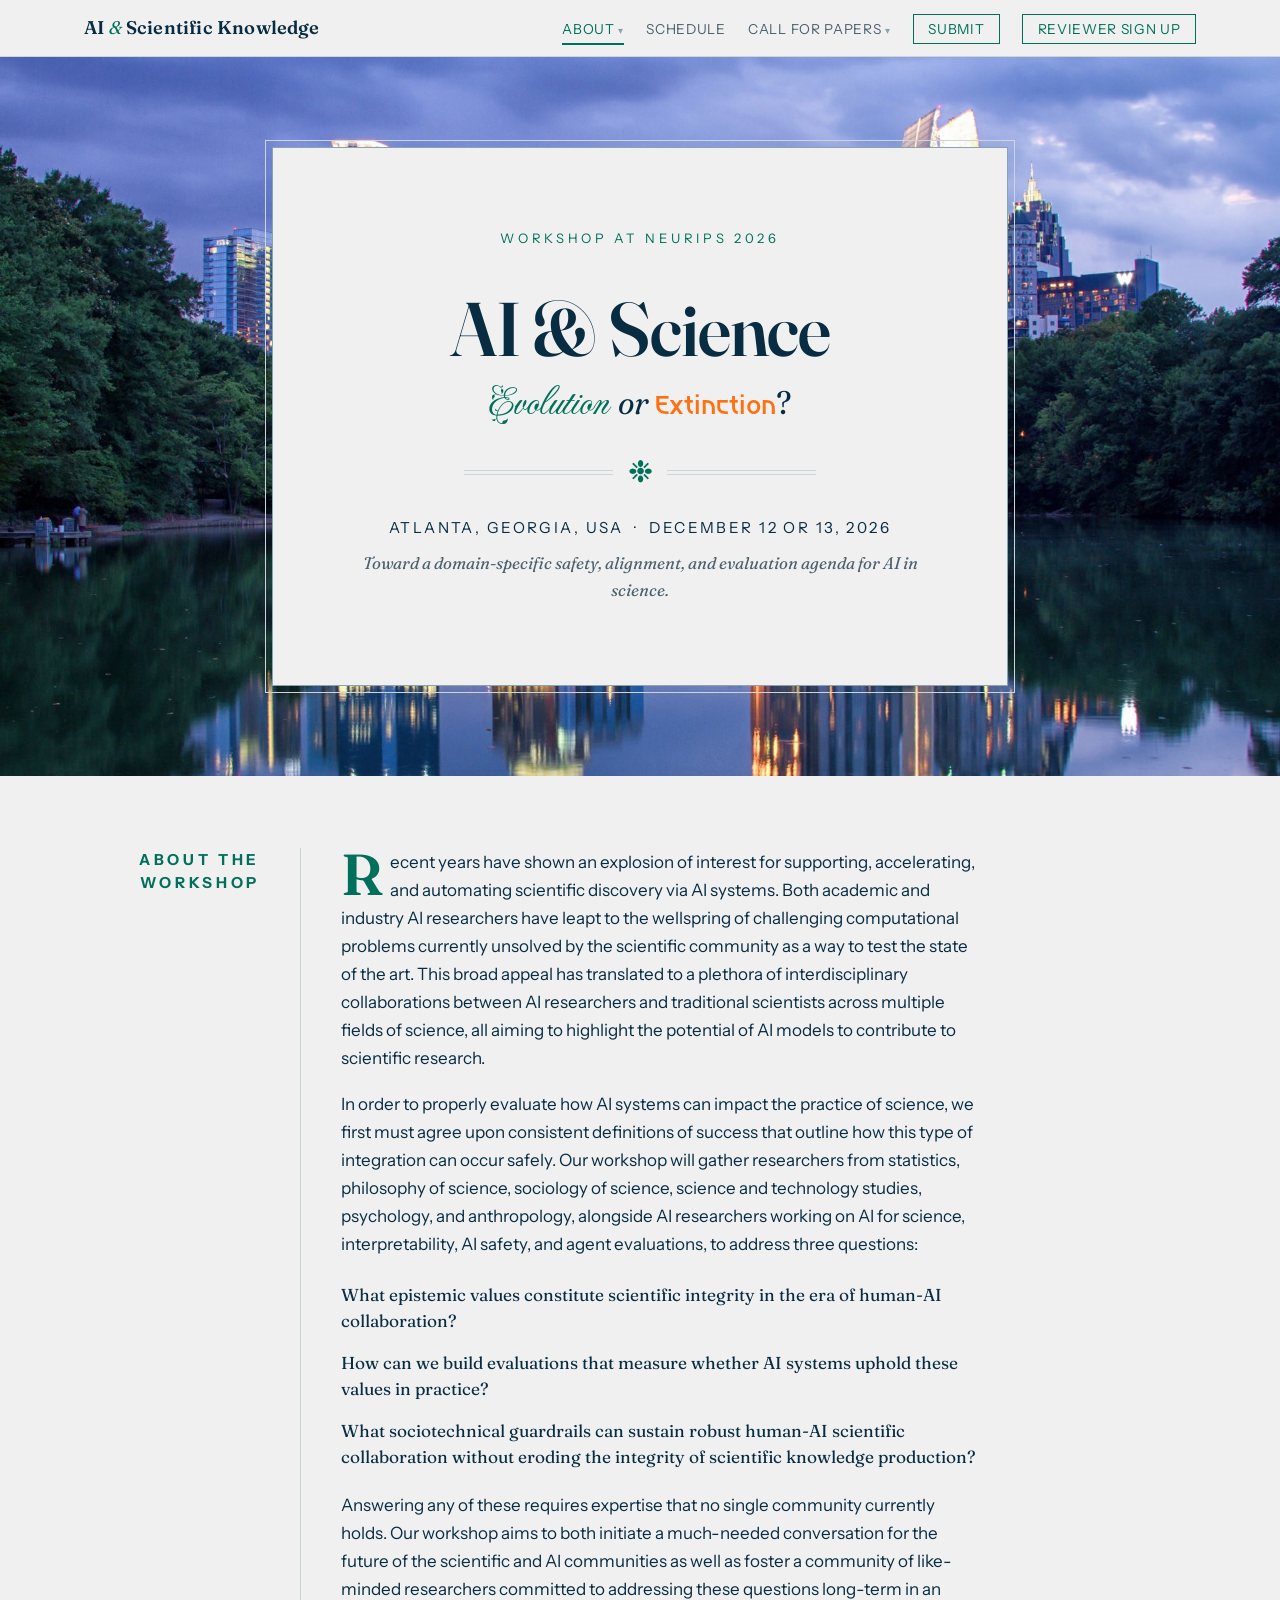
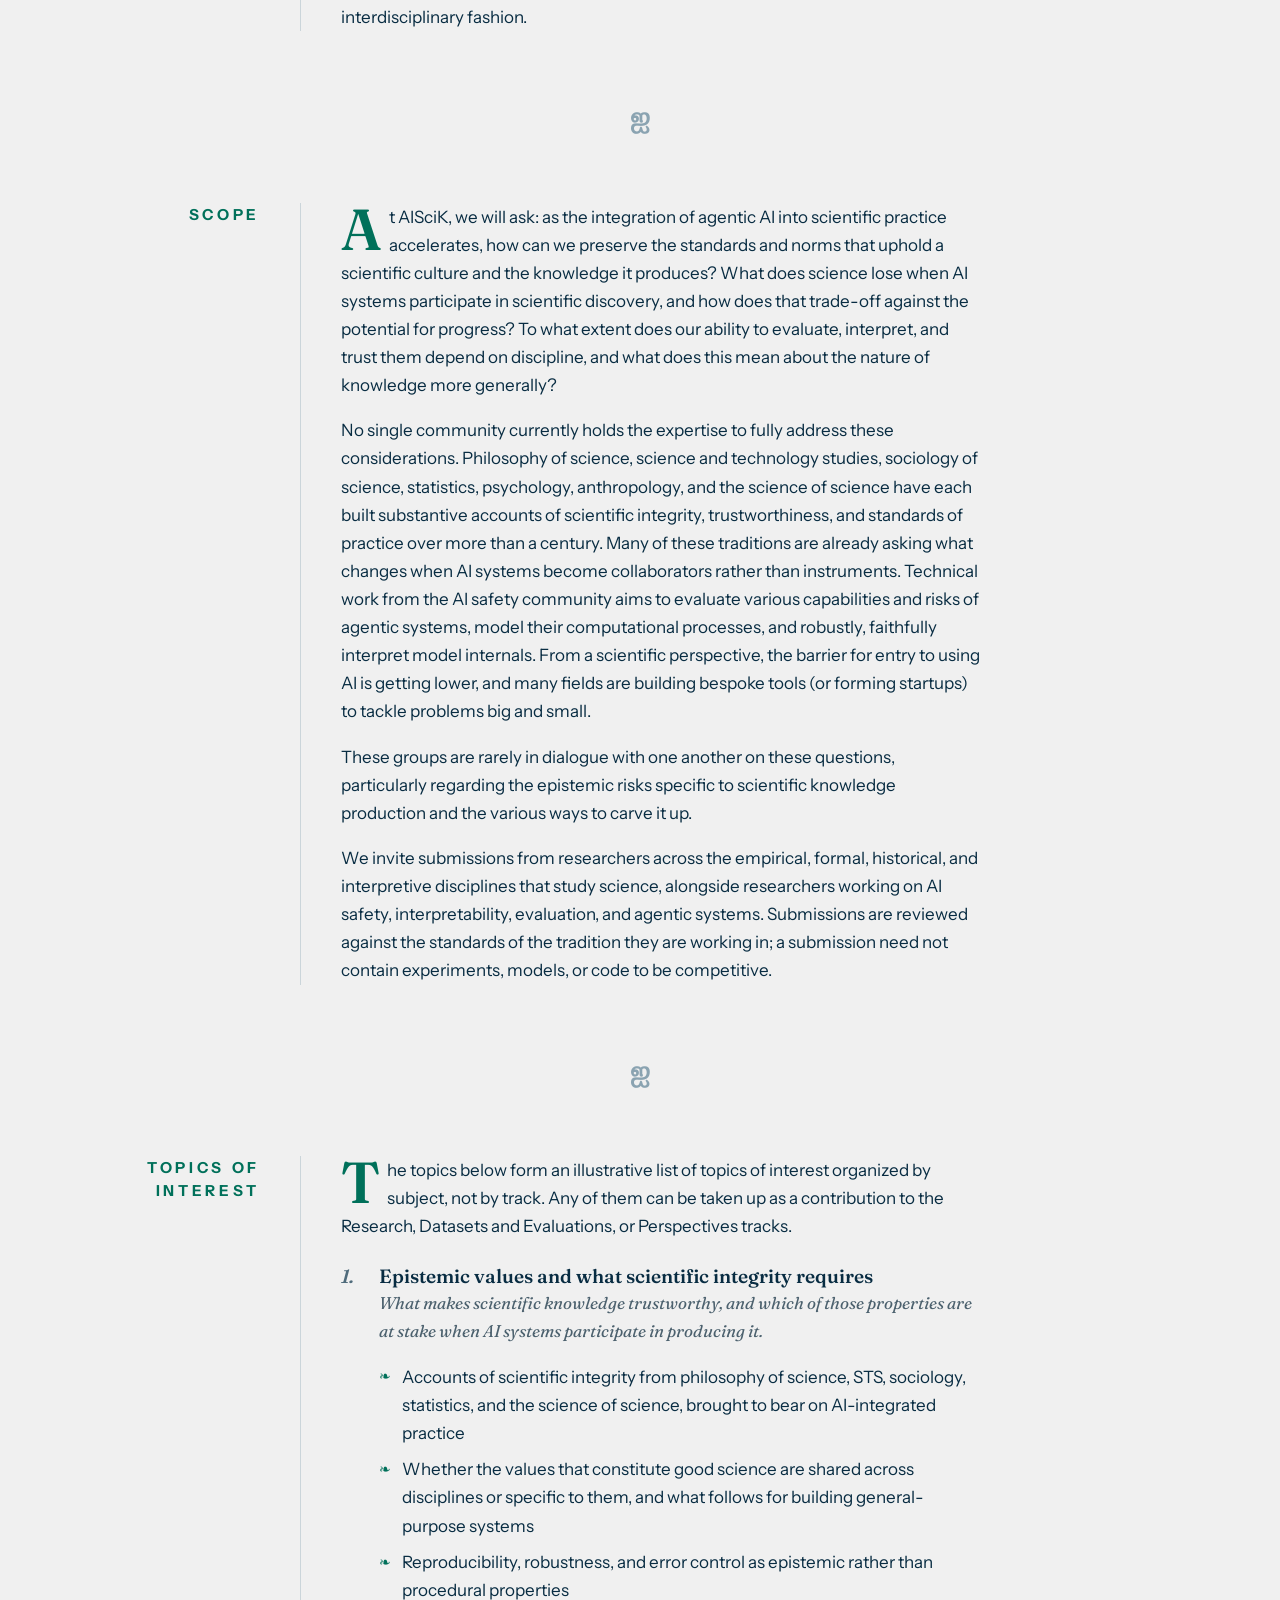
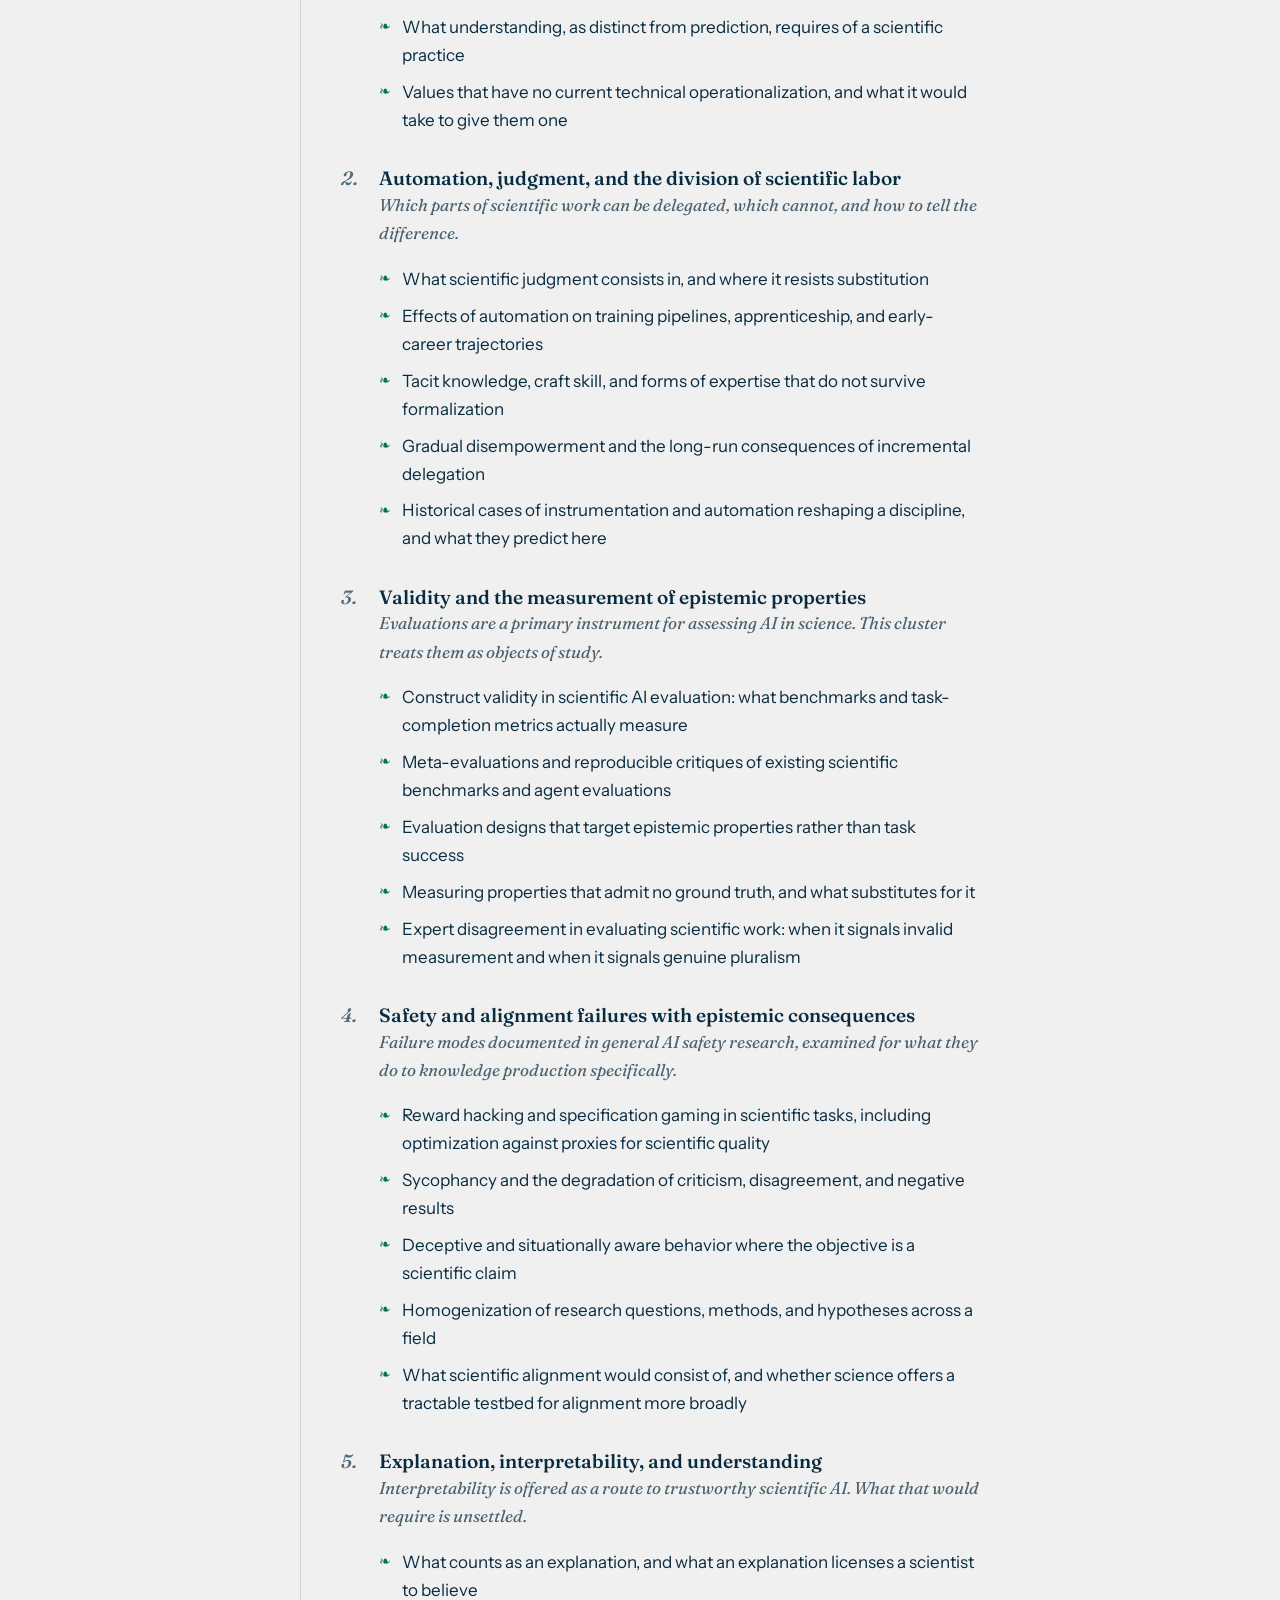
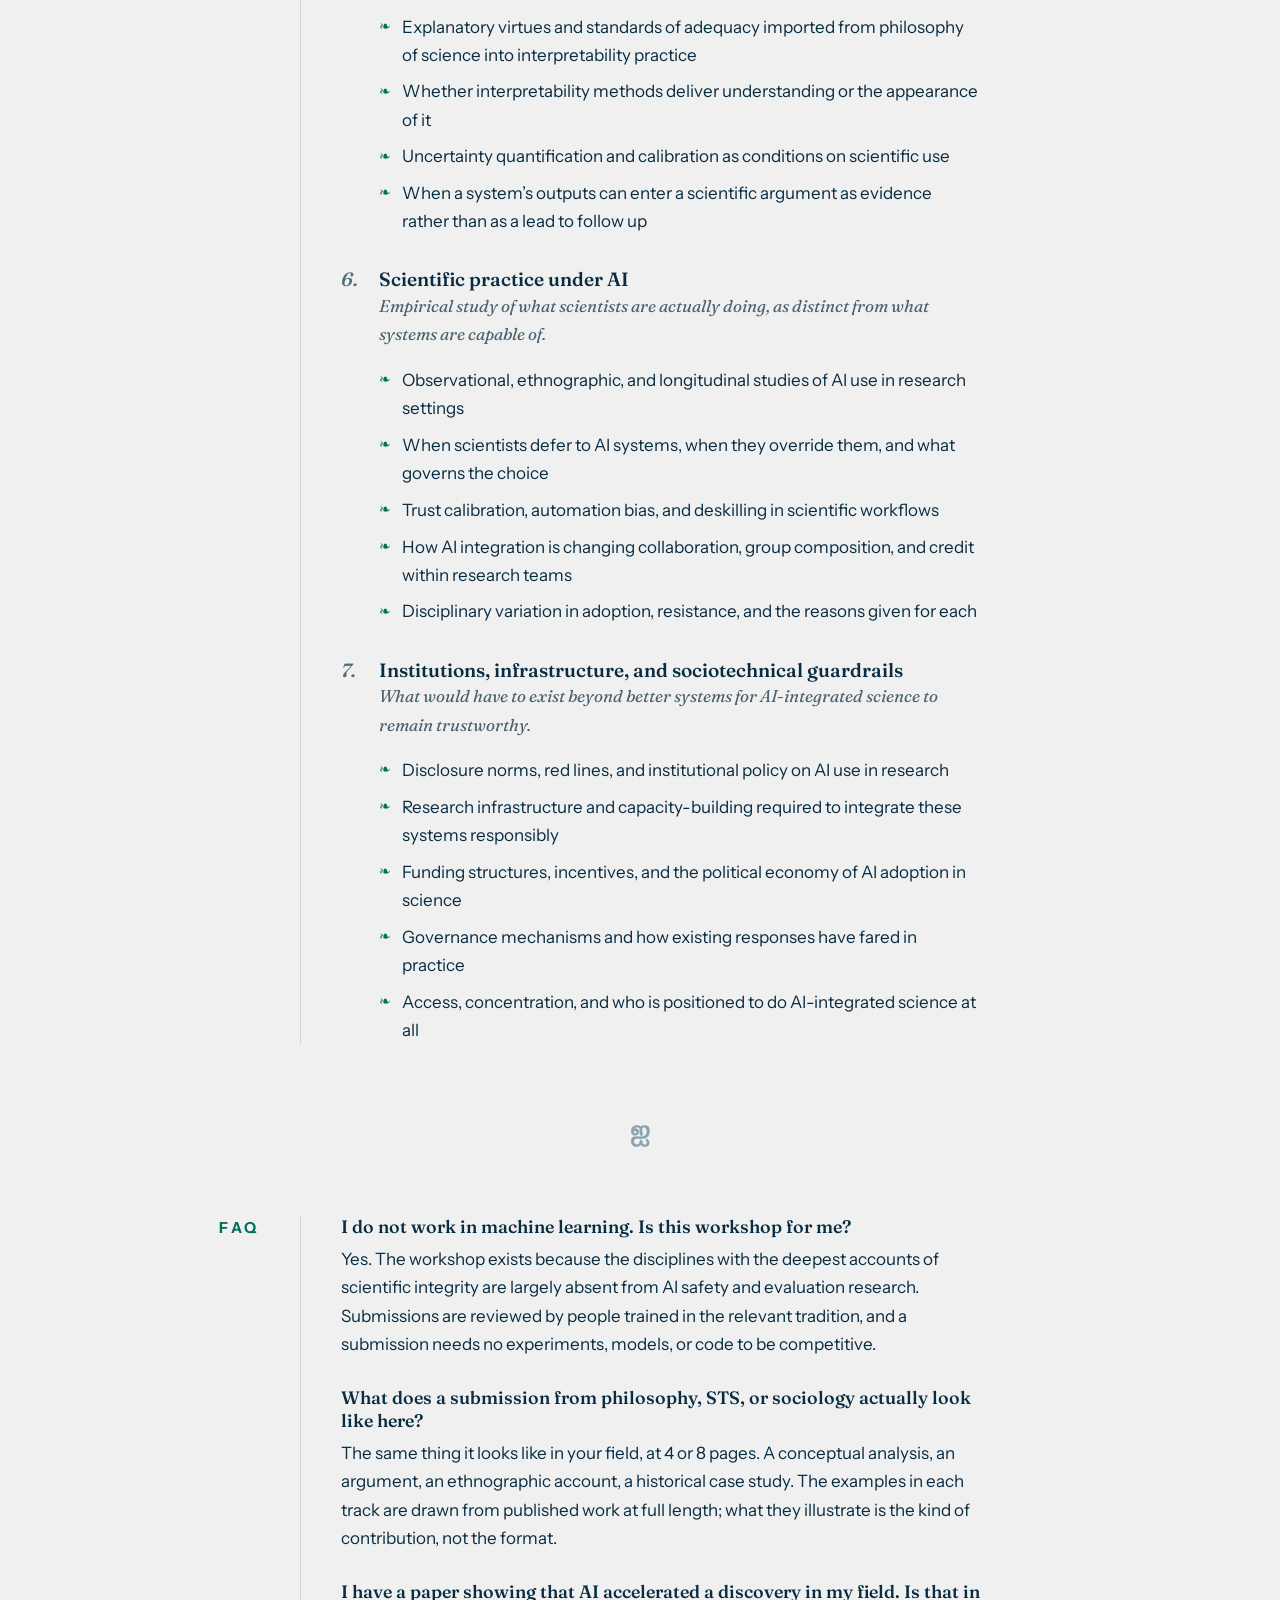
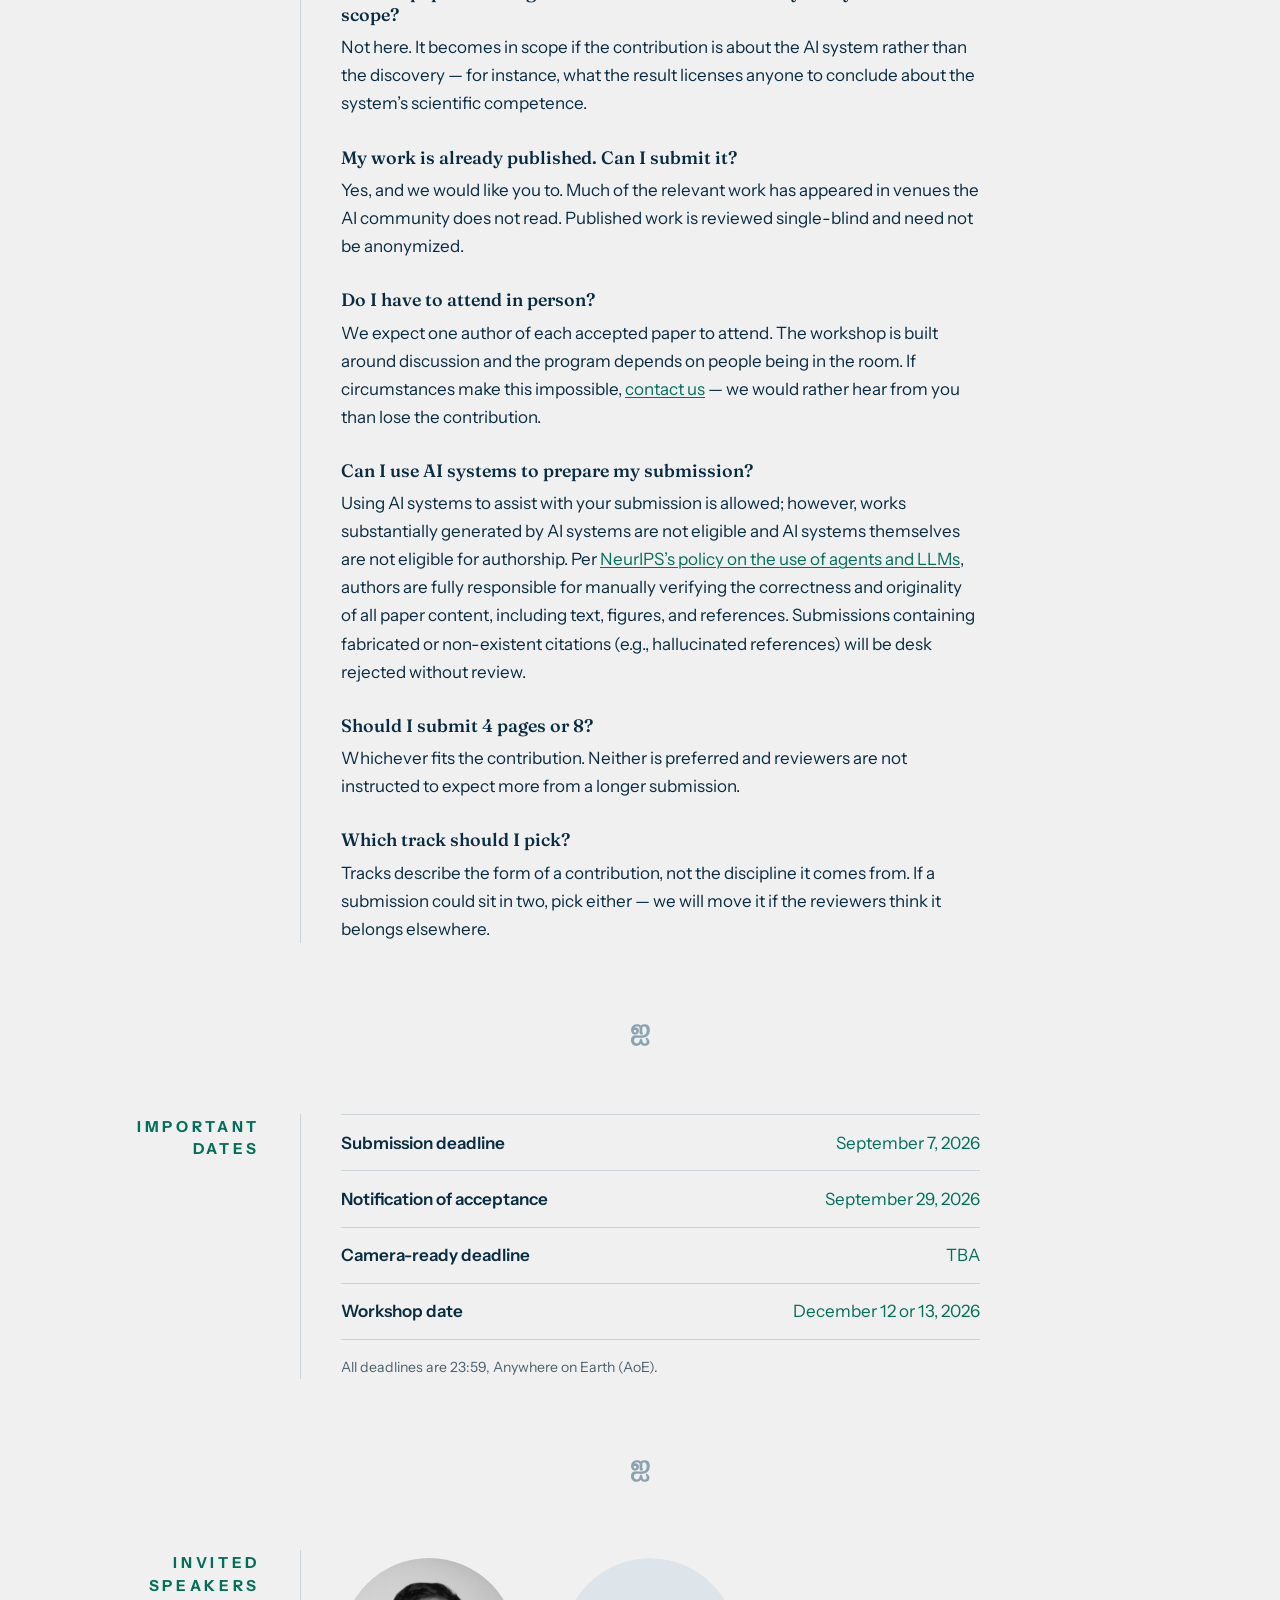
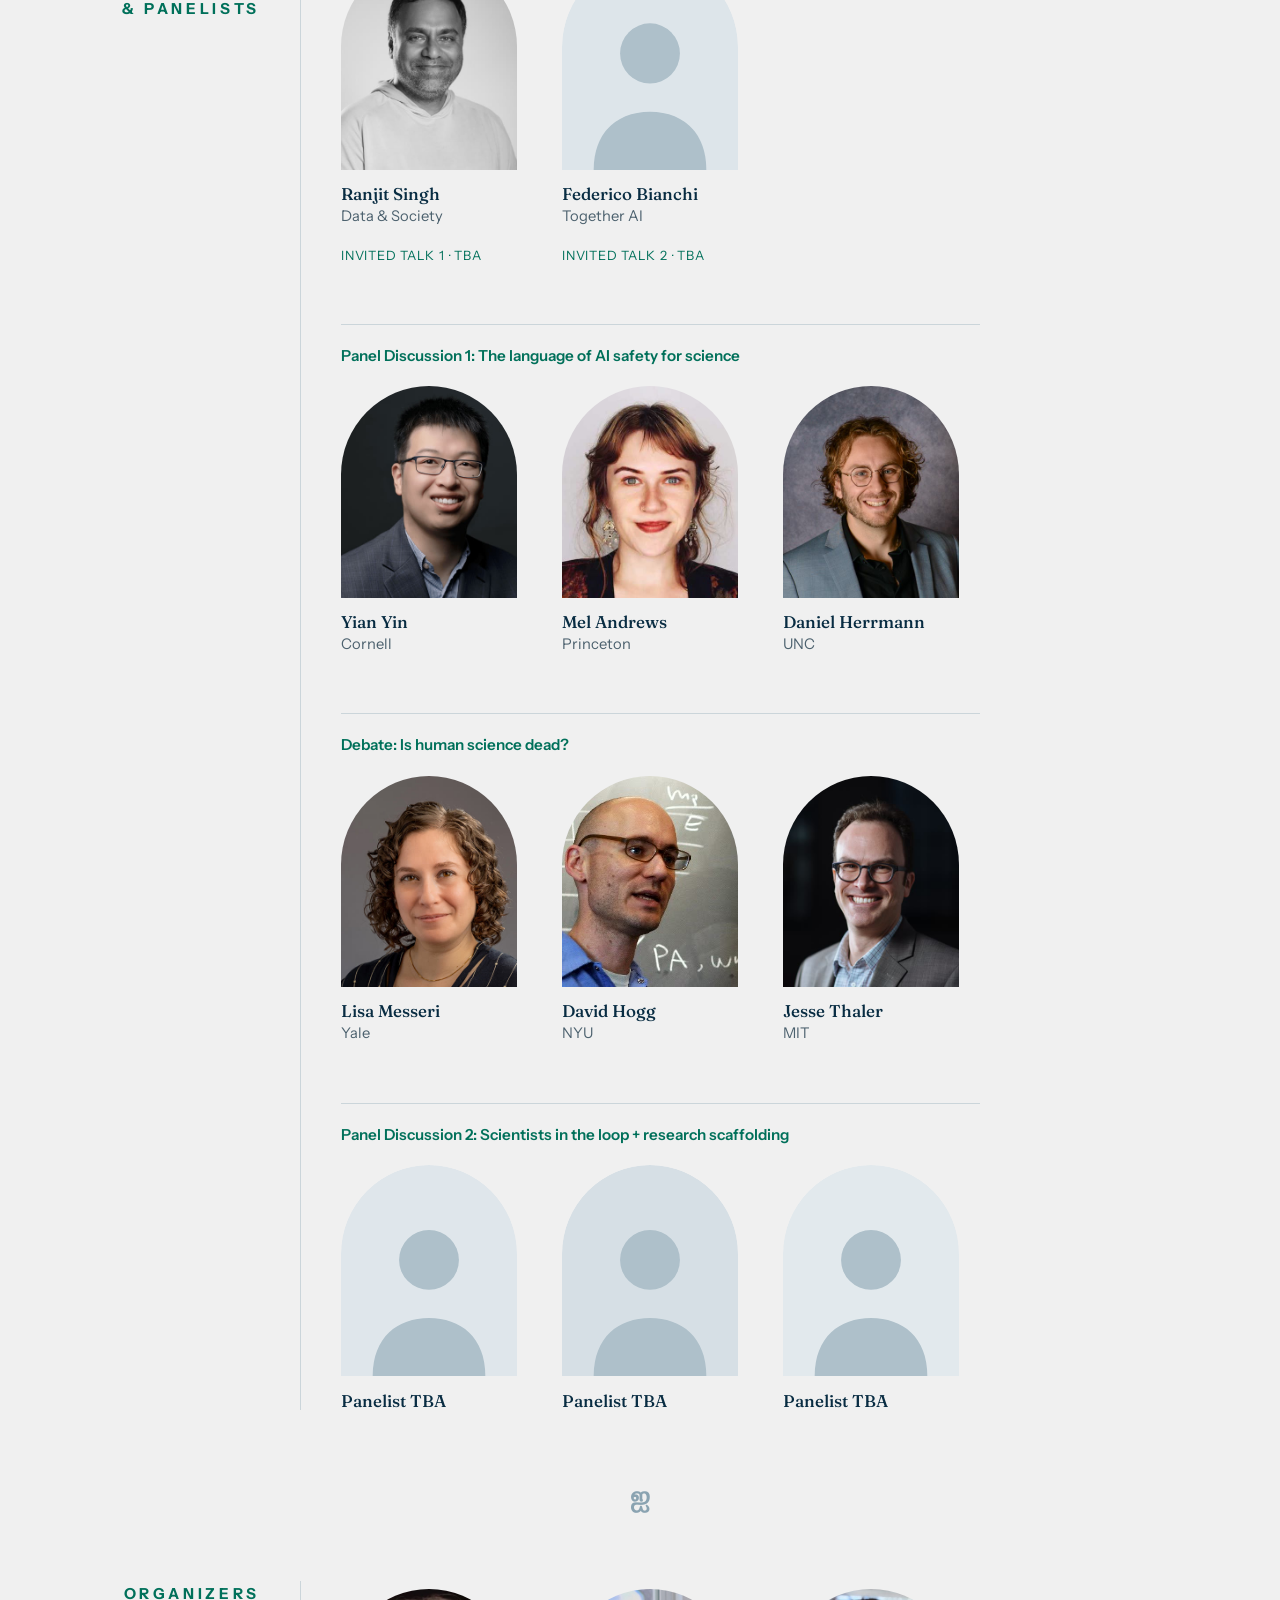
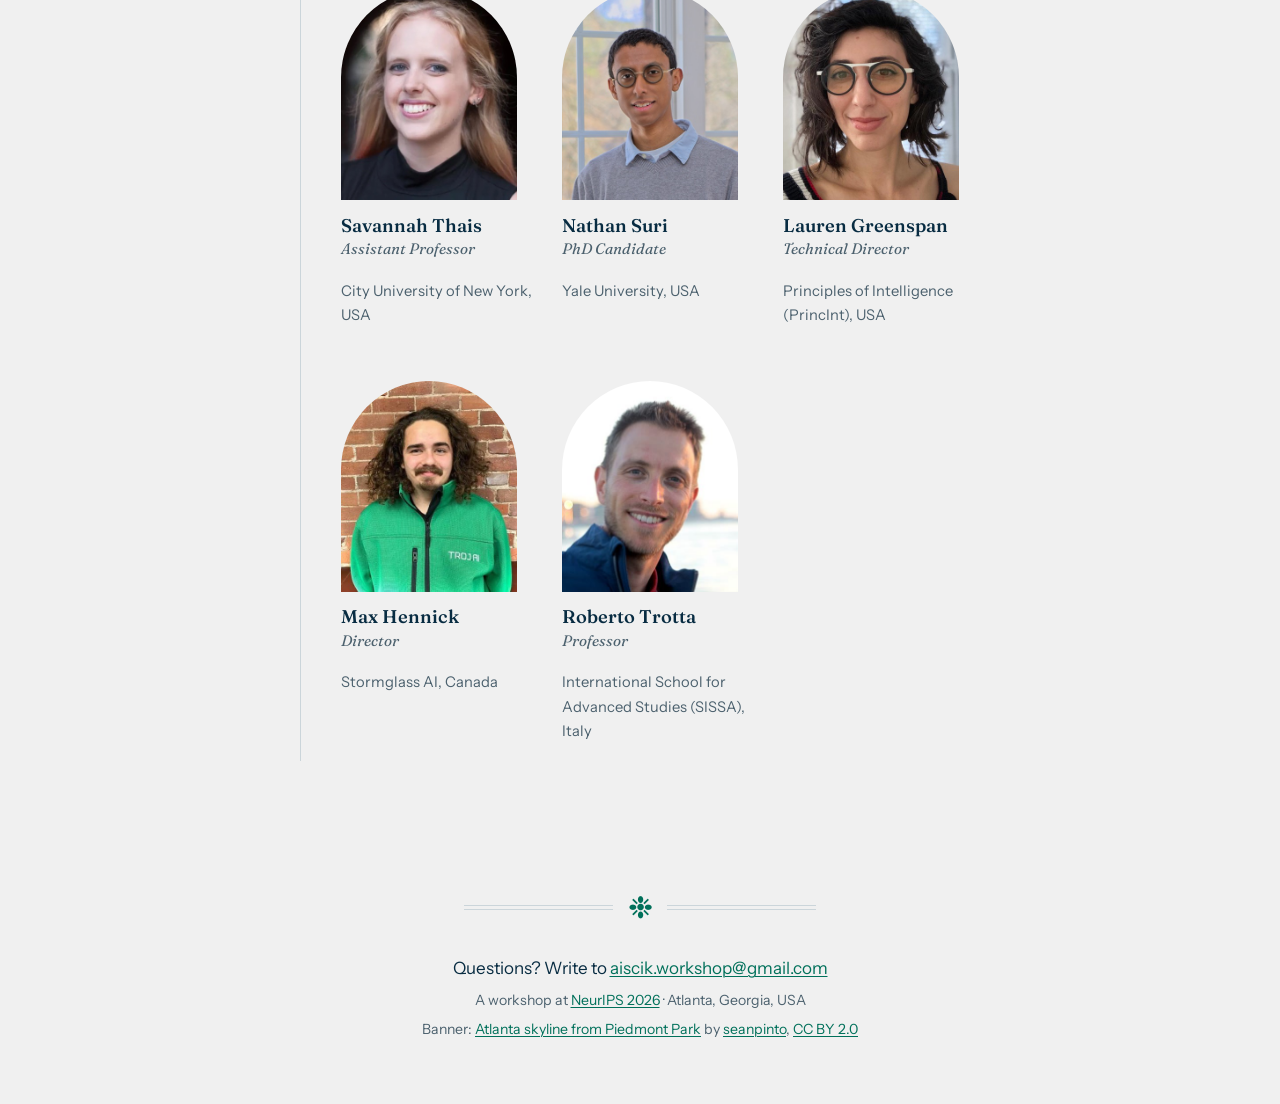
==== index.html @ 76142fbd "Add a Reviewer sign up button to the top nav Add a boxed nav call-to-action beside Submit, on every " ====
<!DOCTYPE html>
<html lang="en">
<head>
<meta charset="utf-8">
<meta name="viewport" content="width=device-width, initial-scale=1">
<title>AI &amp; Science: Evolution or Extinction? — NeurIPS 2026 Workshop</title>
<meta name="description" content="A NeurIPS 2026 workshop on scientific integrity in the era of human–AI collaboration. Atlanta, Georgia, USA.">
<link rel="preconnect" href="https://fonts.googleapis.com">
<link rel="preconnect" href="https://fonts.gstatic.com" crossorigin>
<link href="https://fonts.googleapis.com/css2?family=Asimovian&family=Fleur+De+Leah&family=Fraunces:ital,opsz,wght@0,9..144,300..700;1,9..144,300..700&family=Instrument+Sans:ital,wght@0,400..700;1,400..700&display=swap" rel="stylesheet">
<link rel="stylesheet" href="/css/styles.css?v=18">
<link rel="icon" href="data:image/svg+xml,<svg xmlns='http://www.w3.org/2000/svg' viewBox='0 0 100 100'><text x='50' y='50' font-size='78' text-anchor='middle' dominant-baseline='central'>❉</text></svg>">
</head>
<body>

<header class="site-header" id="top">
  <nav class="site-nav" aria-label="Main">
    <a class="nav-brand" href="/">AI&nbsp;<span class="amp">&amp;</span>&nbsp;Scientific Knowledge</a>
    <button class="nav-toggle" aria-expanded="false" aria-controls="nav-menu">
      <span class="nav-toggle-bar" aria-hidden="true"></span>
      Menu
    </button>
    <ul class="nav-menu" id="nav-menu">
      <li><a href="/" aria-current="page">About</a></li>
      <li><a href="/schedule/">Schedule</a></li>
      <li><a href="/call-for-papers/">Call for Papers</a></li>
      <li><a class="nav-cta" href="https://openreview.net/group?id=NeurIPS.cc/2026/Workshop/AISciK" target="_blank" rel="noopener">Submit</a></li>
      <li><a class="nav-cta" href="https://forms.gle/4uPAbh7ni3oshURU6" target="_blank" rel="noopener">Reviewer sign up</a></li>
    </ul>
  </nav>
</header>

<main>

  <!-- ======================= HERO ======================= -->
  <section class="hero">
    <div class="hero-frame">
      <p class="hero-eyebrow">Workshop at NeurIPS 2026</p>
      <h1 class="hero-title">
        <span class="hero-title-main">AI &amp; Science</span>
        <span class="hero-title-sub"><span class="evolution">Evolution</span> <em>or</em> <span class="extinction">Extinction</span><span class="rubric">?</span></span>
      </h1>
      <div class="hero-rule" aria-hidden="true"><span>❉</span></div>
      <p class="hero-meta">Atlanta, Georgia, USA&ensp;·&ensp;December 12 or 13, 2026</p>
      <p class="hero-tagline">Toward a domain-specific safety, alignment, and evaluation agenda for AI in science.</p>
    </div>
  </section>

  <!-- ======================= ABOUT ======================= -->
  <section class="section" id="about">
    <h2 class="section-rubric"><span class="rubric-word">About the workshop</span></h2>
    <div class="section-body">
      <p class="dropcap">Recent years have shown an explosion of interest for supporting, accelerating, and automating scientific discovery via AI systems. Both academic and industry AI researchers have leapt to the wellspring of challenging computational problems currently unsolved by the scientific community as a way to test the state of the art. This broad appeal has translated to a plethora of interdisciplinary collaborations between AI researchers and traditional scientists across multiple fields of science, all aiming to highlight the potential of AI models to contribute to scientific research.</p>
      <p>In order to properly evaluate how AI systems can impact the practice of science, we first must agree upon consistent definitions of success that outline how this type of integration can occur safely. Our workshop will gather researchers from statistics, philosophy of science, sociology of science, science and technology studies, psychology, and anthropology, alongside AI researchers working on AI for science, interpretability, AI safety, and agent evaluations, to address three questions:</p>
      <ol class="question-list">
        <li>What epistemic values constitute scientific integrity in the era of human-AI collaboration?</li>
        <li>How can we build evaluations that measure whether AI systems uphold these values in practice?</li>
        <li>What sociotechnical guardrails can sustain robust human-AI scientific collaboration without eroding the integrity of scientific knowledge production?</li>
      </ol>
      <p>Answering any of these requires expertise that no single community currently holds. Our workshop aims to both initiate a much-needed conversation for the future of the scientific and AI communities as well as foster a community of like-minded researchers committed to addressing these questions long-term in an interdisciplinary fashion.</p>
    </div>
  </section>

  <div class="fleuron" aria-hidden="true">ஐ</div>

  <!-- ======================= SCOPE ======================= -->
  <section class="section" id="scope">
    <h2 class="section-rubric"><span class="rubric-word">Scope</span></h2>
    <div class="section-body">
      <p class="dropcap">At AISciK, we will ask: as the integration of agentic AI into scientific practice accelerates, how can we preserve the standards and norms that uphold a scientific culture and the knowledge it produces? What does science lose when AI systems participate in scientific discovery, and how does that trade-off against the potential for progress? To what extent does our ability to evaluate, interpret, and trust them depend on discipline, and what does this mean about the nature of knowledge more generally?</p>
      <p>No single community currently holds the expertise to fully address these considerations. Philosophy of science, science and technology studies, sociology of science, statistics, psychology, anthropology, and the science of science have each built substantive accounts of scientific integrity, trustworthiness, and standards of practice over more than a century. Many of these traditions are already asking what changes when AI systems become collaborators rather than instruments. Technical work from the AI safety community aims to evaluate various capabilities and risks of agentic systems, model their computational processes, and robustly, faithfully interpret model internals. From a scientific perspective, the barrier for entry to using AI is getting lower, and many fields are building bespoke tools (or forming startups) to tackle problems big and small.</p>
      <p>These groups are rarely in dialogue with one another on these questions, particularly regarding the epistemic risks specific to scientific knowledge production and the various ways to carve it up.</p>
      <p>We invite submissions from researchers across the empirical, formal, historical, and interpretive disciplines that study science, alongside researchers working on AI safety, interpretability, evaluation, and agentic systems. Submissions are reviewed against the standards of the tradition they are working in; a submission need not contain experiments, models, or code to be competitive.</p>
    </div>
  </section>

  <div class="fleuron" aria-hidden="true">ஐ</div>

  <!-- ======================= TOPICS ======================= -->
  <section class="section" id="topics">
    <h2 class="section-rubric"><span class="rubric-word">Topics of Interest</span></h2>
    <div class="section-body">
      <p class="dropcap">The topics below form an illustrative list of topics of interest organized by subject, not by track. Any of them can be taken up as a contribution to the Research, Datasets and Evaluations, or Perspectives tracks.</p>
      <ol class="topics-list">
        <li>
          <h3>Epistemic values and what scientific integrity requires</h3>
          <p class="topic-desc">What makes scientific knowledge trustworthy, and which of those properties are at stake when AI systems participate in producing it.</p>
          <ul class="topic-list">
            <li>Accounts of scientific integrity from philosophy of science, STS, sociology, statistics, and the science of science, brought to bear on AI-integrated practice</li>
            <li>Whether the values that constitute good science are shared across disciplines or specific to them, and what follows for building general-purpose systems</li>
            <li>Reproducibility, robustness, and error control as epistemic rather than procedural properties</li>
            <li>What understanding, as distinct from prediction, requires of a scientific practice</li>
            <li>Values that have no current technical operationalization, and what it would take to give them one</li>
          </ul>
        </li>
        <li>
          <h3>Automation, judgment, and the division of scientific labor</h3>
          <p class="topic-desc">Which parts of scientific work can be delegated, which cannot, and how to tell the difference.</p>
          <ul class="topic-list">
            <li>What scientific judgment consists in, and where it resists substitution</li>
            <li>Effects of automation on training pipelines, apprenticeship, and early-career trajectories</li>
            <li>Tacit knowledge, craft skill, and forms of expertise that do not survive formalization</li>
            <li>Gradual disempowerment and the long-run consequences of incremental delegation</li>
            <li>Historical cases of instrumentation and automation reshaping a discipline, and what they predict here</li>
          </ul>
        </li>
        <li>
          <h3>Validity and the measurement of epistemic properties</h3>
          <p class="topic-desc">Evaluations are a primary instrument for assessing AI in science. This cluster treats them as objects of study.</p>
          <ul class="topic-list">
            <li>Construct validity in scientific AI evaluation: what benchmarks and task-completion metrics actually measure</li>
            <li>Meta-evaluations and reproducible critiques of existing scientific benchmarks and agent evaluations</li>
            <li>Evaluation designs that target epistemic properties rather than task success</li>
            <li>Measuring properties that admit no ground truth, and what substitutes for it</li>
            <li>Expert disagreement in evaluating scientific work: when it signals invalid measurement and when it signals genuine pluralism</li>
          </ul>
        </li>
        <li>
          <h3>Safety and alignment failures with epistemic consequences</h3>
          <p class="topic-desc">Failure modes documented in general AI safety research, examined for what they do to knowledge production specifically.</p>
          <ul class="topic-list">
            <li>Reward hacking and specification gaming in scientific tasks, including optimization against proxies for scientific quality</li>
            <li>Sycophancy and the degradation of criticism, disagreement, and negative results</li>
            <li>Deceptive and situationally aware behavior where the objective is a scientific claim</li>
            <li>Homogenization of research questions, methods, and hypotheses across a field</li>
            <li>What scientific alignment would consist of, and whether science offers a tractable testbed for alignment more broadly</li>
          </ul>
        </li>
        <li>
          <h3>Explanation, interpretability, and understanding</h3>
          <p class="topic-desc">Interpretability is offered as a route to trustworthy scientific AI. What that would require is unsettled.</p>
          <ul class="topic-list">
            <li>What counts as an explanation, and what an explanation licenses a scientist to believe</li>
            <li>Explanatory virtues and standards of adequacy imported from philosophy of science into interpretability practice</li>
            <li>Whether interpretability methods deliver understanding or the appearance of it</li>
            <li>Uncertainty quantification and calibration as conditions on scientific use</li>
            <li>When a system’s outputs can enter a scientific argument as evidence rather than as a lead to follow up</li>
          </ul>
        </li>
        <li>
          <h3>Scientific practice under AI</h3>
          <p class="topic-desc">Empirical study of what scientists are actually doing, as distinct from what systems are capable of.</p>
          <ul class="topic-list">
            <li>Observational, ethnographic, and longitudinal studies of AI use in research settings</li>
            <li>When scientists defer to AI systems, when they override them, and what governs the choice</li>
            <li>Trust calibration, automation bias, and deskilling in scientific workflows</li>
            <li>How AI integration is changing collaboration, group composition, and credit within research teams</li>
            <li>Disciplinary variation in adoption, resistance, and the reasons given for each</li>
          </ul>
        </li>
        <li>
          <h3>Institutions, infrastructure, and sociotechnical guardrails</h3>
          <p class="topic-desc">What would have to exist beyond better systems for AI-integrated science to remain trustworthy.</p>
          <ul class="topic-list">
            <li>Disclosure norms, red lines, and institutional policy on AI use in research</li>
            <li>Research infrastructure and capacity-building required to integrate these systems responsibly</li>
            <li>Funding structures, incentives, and the political economy of AI adoption in science</li>
            <li>Governance mechanisms and how existing responses have fared in practice</li>
            <li>Access, concentration, and who is positioned to do AI-integrated science at all</li>
          </ul>
        </li>
      </ol>
    </div>
  </section>

  <div class="fleuron" aria-hidden="true">ஐ</div>

  <!-- ======================= FAQ ======================= -->
  <section class="section" id="faq">
    <h2 class="section-rubric"><span class="rubric-word">FAQ</span></h2>
    <div class="section-body">
      <div class="faq">
        <div class="faq-item">
          <h3 class="faq-q">I do not work in machine learning. Is this workshop for me?</h3>
          <p>Yes. The workshop exists because the disciplines with the deepest accounts of scientific integrity are largely absent from AI safety and evaluation research. Submissions are reviewed by people trained in the relevant tradition, and a submission needs no experiments, models, or code to be competitive.</p>
        </div>
        <div class="faq-item">
          <h3 class="faq-q">What does a submission from philosophy, STS, or sociology actually look like here?</h3>
          <p>The same thing it looks like in your field, at 4 or 8 pages. A conceptual analysis, an argument, an ethnographic account, a historical case study. The examples in each track are drawn from published work at full length; what they illustrate is the kind of contribution, not the format.</p>
        </div>
        <div class="faq-item">
          <h3 class="faq-q">I have a paper showing that AI accelerated a discovery in my field. Is that in scope?</h3>
          <p>Not here. It becomes in scope if the contribution is about the AI system rather than the discovery — for instance, what the result licenses anyone to conclude about the system’s scientific competence.</p>
        </div>
        <div class="faq-item">
          <h3 class="faq-q">My work is already published. Can I submit it?</h3>
          <p>Yes, and we would like you to. Much of the relevant work has appeared in venues the AI community does not read. Published work is reviewed single-blind and need not be anonymized.</p>
        </div>
        <div class="faq-item">
          <h3 class="faq-q">Do I have to attend in person?</h3>
          <p>We expect one author of each accepted paper to attend. The workshop is built around discussion and the program depends on people being in the room. If circumstances make this impossible, <a href="mailto:aiscik.workshop@gmail.com">contact us</a> — we would rather hear from you than lose the contribution.</p>
        </div>
        <div class="faq-item">
          <h3 class="faq-q">Can I use AI systems to prepare my submission?</h3>
          <p>Using AI systems to assist with your submission is allowed; however, works substantially generated by AI systems are not eligible and AI systems themselves are not eligible for authorship. Per <a href="https://neurips.cc/Conferences/2026/MainTrackHandbook#:~:text=Author%20Use%20of%20Agents%20and%20Large%20Language%20Models%20(LLMs)%C2%A0" target="_blank" rel="noopener">NeurIPS’s policy on the use of agents and LLMs</a>, authors are fully responsible for manually verifying the correctness and originality of all paper content, including text, figures, and references. Submissions containing fabricated or non-existent citations (e.g., hallucinated references) will be desk rejected without review.</p>
        </div>
        <div class="faq-item">
          <h3 class="faq-q">Should I submit 4 pages or 8?</h3>
          <p>Whichever fits the contribution. Neither is preferred and reviewers are not instructed to expect more from a longer submission.</p>
        </div>
        <div class="faq-item">
          <h3 class="faq-q">Which track should I pick?</h3>
          <p>Tracks describe the form of a contribution, not the discipline it comes from. If a submission could sit in two, pick either — we will move it if the reviewers think it belongs elsewhere.</p>
        </div>
      </div>
    </div>
  </section>

  <div class="fleuron" aria-hidden="true">ஐ</div>

  <!-- ======================= IMPORTANT DATES ======================= -->
  <!-- Also on the Call for Papers page — keep the two lists in step. -->
  <section class="section" id="dates">
    <h2 class="section-rubric"><span class="rubric-word">Important dates</span></h2>
    <div class="section-body">
      <dl class="dates-list">
        <div class="dates-row"><dt>Submission deadline</dt><dd>September 7, 2026</dd></div>
        <div class="dates-row"><dt>Notification of acceptance</dt><dd>September 29, 2026</dd></div>
        <div class="dates-row"><dt>Camera-ready deadline</dt><dd>TBA</dd></div>
        <div class="dates-row"><dt>Workshop date</dt><dd>December 12 or 13, 2026</dd></div>
      </dl>
      <p class="footnote">All deadlines are 23:59, Anywhere on Earth (AoE).</p>
    </div>
  </section>

  <div class="fleuron" aria-hidden="true">ஐ</div>

  <!-- ======================= SPEAKERS ======================= -->
  <section class="section" id="speakers">
    <h2 class="section-rubric"><span class="rubric-word">Invited speakers &amp; panelists</span></h2>
    <div class="section-body section-body-wide">
<ul class="people-grid">
        <li class="person" id="speaker-1">
          <img src="/assets/headshots/ranjit-singh.jpg" alt="Headshot of Ranjit Singh" width="400" height="480" loading="lazy">
          <h4>Ranjit Singh</h4>
          <p class="person-affil">Data &amp; Society</p>
          <p class="person-role">Invited Talk 1 &middot; TBA</p>
        </li>
        <li class="person" id="speaker-2">
          <img src="/assets/headshots/speaker-2.svg" alt="Placeholder headshot of Federico Bianchi" width="200" height="240">
          <h4>Federico Bianchi</h4>
          <p class="person-affil">Together AI</p>
          <p class="person-role">Invited Talk 2 &middot; TBA</p>
        </li>
      </ul>
      <section class="speaker-group" id="panel-1">
        <h3 class="group-title">Panel Discussion 1: The language of AI safety for science</h3>
        <ul class="people-grid">
        <li class="person">
          <img src="/assets/headshots/yian-yin.jpg" alt="Headshot of Yian Yin" width="400" height="480" loading="lazy">
          <h4>Yian Yin</h4>
          <p class="person-affil">Cornell</p>
        </li>
        <li class="person">
          <img src="/assets/headshots/mel-andrews.jpg" alt="Headshot of Mel Andrews" width="400" height="480" loading="lazy">
          <h4>Mel Andrews</h4>
          <p class="person-affil">Princeton</p>
        </li>
        <li class="person">
          <img src="/assets/headshots/daniel-herrmann.jpg" alt="Headshot of Daniel Herrmann" width="400" height="480" loading="lazy">
          <h4>Daniel Herrmann</h4>
          <p class="person-affil">UNC</p>
        </li>
        </ul>
      </section>
      <section class="speaker-group" id="debate">
        <h3 class="group-title">Debate: Is human science dead?</h3>
        <ul class="people-grid">
        <li class="person">
          <img src="/assets/headshots/lisa-messeri.jpg" alt="Headshot of Lisa Messeri" width="400" height="480" loading="lazy">
          <h4>Lisa Messeri</h4>
          <p class="person-affil">Yale</p>
        </li>
        <li class="person">
          <img src="/assets/headshots/david-hogg.jpg" alt="Headshot of David Hogg" width="250" height="300" loading="lazy">
          <h4>David Hogg</h4>
          <p class="person-affil">NYU</p>
        </li>
        <li class="person">
          <img src="/assets/headshots/jesse-thaler.jpg" alt="Headshot of Jesse Thaler" width="400" height="480" loading="lazy">
          <h4>Jesse Thaler</h4>
          <p class="person-affil">MIT</p>
        </li>
        </ul>
      </section>
      <section class="speaker-group" id="panel-2">
        <h3 class="group-title">Panel Discussion 2: Scientists in the loop + research scaffolding</h3>
        <ul class="people-grid">
        <li class="person">
          <img src="/assets/headshots/speaker-9.svg" alt="Placeholder headshot" width="200" height="240">
          <h4>Panelist TBA</h4>
        </li>
        <li class="person">
          <img src="/assets/headshots/speaker-10.svg" alt="Placeholder headshot" width="200" height="240">
          <h4>Panelist TBA</h4>
        </li>
        <li class="person">
          <img src="/assets/headshots/speaker-11.svg" alt="Placeholder headshot" width="200" height="240">
          <h4>Panelist TBA</h4>
        </li>
        </ul>
      </section>
    </div>
  </section>

  <div class="fleuron" aria-hidden="true">ஐ</div>

  <!-- ======================= ORGANIZERS ======================= -->
  <section class="section" id="organizers">
    <h2 class="section-rubric"><span class="rubric-word">Organizers</span></h2>
    <div class="section-body section-body-wide">
      <ul class="people-grid people-grid-organizers">
        <li class="person">
          <img src="/assets/headshots/savannah-thais.jpg" alt="Headshot of Savannah Thais" width="400" height="480" loading="lazy">
          <h3>Savannah Thais</h3>
          <p class="person-title">Assistant Professor</p>
          <p class="person-affil">City University of New York, USA</p>
        </li>
        <li class="person">
          <img src="/assets/headshots/nathan-suri.jpg" alt="Headshot of Nathan Suri" width="400" height="480" loading="lazy">
          <h3>Nathan Suri</h3>
          <p class="person-title">PhD Candidate</p>
          <p class="person-affil">Yale University, USA</p>
        </li>
        <li class="person">
          <img src="/assets/headshots/lauren-greenspan.jpg" alt="Headshot of Lauren Greenspan" width="400" height="480" loading="lazy">
          <h3>Lauren Greenspan</h3>
          <p class="person-title">Technical Director</p>
          <p class="person-affil">Principles of Intelligence (PrincInt), USA</p>
        </li>
        <li class="person">
          <img src="/assets/headshots/max-hennick.jpg" alt="Headshot of Max Hennick" width="400" height="480" loading="lazy">
          <h3>Max Hennick</h3>
          <p class="person-title">Director</p>
          <p class="person-affil">Stormglass AI, Canada</p>
        </li>
        <li class="person">
          <img src="/assets/headshots/roberto-trotta.jpg" alt="Headshot of Roberto Trotta" width="356" height="426" loading="lazy">
          <h3>Roberto Trotta</h3>
          <p class="person-title">Professor</p>
          <p class="person-affil">International School for Advanced Studies (SISSA), Italy</p>
        </li>
      </ul>
    </div>
  </section>

</main>

<footer class="site-footer">
  <div class="hero-rule" aria-hidden="true"><span>❉</span></div>
  <p>Questions? Write to <a href="mailto:aiscik.workshop@gmail.com">aiscik.workshop@gmail.com</a></p>
  <p class="footnote">A workshop at <a href="https://neurips.cc">NeurIPS 2026</a> · Atlanta, Georgia, USA</p>
  <p class="footnote">Banner: <a href="https://commons.wikimedia.org/wiki/File:Atlanta_Skyline_-_Piedmont_Park.png">Atlanta skyline from Piedmont Park</a> by <a href="https://www.flickr.com/photos/seanpinto/26354316925/">seanpinto</a>, <a href="https://creativecommons.org/licenses/by/2.0/">CC&nbsp;BY&nbsp;2.0</a></p>
</footer>

<script src="/js/main.js?v=18"></script>
</body>
</html>
---- css/styles.css ----
/* =====================================================
   AI and Science: Evolution or Extinction? — NeurIPS 2026
   Clean modern typography with quiet manuscript motifs
   (rubricated margins, drop caps, fleurons, title-page
   rules), set in a cool palette.

   Ground, navy, teal, orange and mustard are sampled from
   the reference posters. The two brightest samples sit at
   about 2:1 on the grey, so anything carrying text uses a
   deeper mix of the same hue; the source values are kept
   for the purely graphic marks.
   ===================================================== */

:root {
  --vellum: #F0F0F0;      /* the cool ground */
  --vellum-deep: #E3E8EB; /* panels and banded rows */
  --ink: #082C42;         /* navy */
  --ink-soft: #4C616E;    /* muted navy-grey */
  --rubric: #00705A;      /* teal, deepened to carry text */
  --gold: #8AA3B1;        /* steel, for the fine rules */
  --line: #CBD5DA;        /* hairlines */

  --steel-deep: #4F6B7B;  /* steel that carries text */
  --teal-bright: #00B090; /* the sampled teal, graphic marks only */
  --pop-orange: #FF7010;  /* used sparingly */

  --font-display: "Fraunces", Georgia, serif;
  --font-body: "Instrument Sans", -apple-system, "Segoe UI", sans-serif;

  /* The page band and the rail sit at their original positions. The text
     column's right edge mirrors its left inset about the page centre, so
     every section closes on the same imaginary line — set symmetrically
     against the title frame's edges. */
  --page: 72rem;          /* outer band */
  --page-pad: 1.25rem;    /* viewport gutter */
  --rail: 11rem;          /* rubricated margin rail */
  --col-gap: 2.5rem;      /* rail to body */
  --body-pad: 2.5rem;     /* body's own left inset, inside its border */
  --hero-w: 46rem;        /* the title frame */
  /* distance from the band's left edge in to the body's vertical rule */
  --body-inset: calc(var(--page-pad) + var(--rail) + var(--col-gap));
  /* mirror it on the right: the column is centred on the page */
  --body-w: calc(var(--page) - var(--body-inset) * 2);
  --nav-h: 3.5rem;
}

* { box-sizing: border-box; }

body {
  margin: 0;
  background: var(--vellum);
  color: var(--ink);
  font-family: var(--font-body);
  font-size: 1.0625rem;
  line-height: 1.65;
  -webkit-font-smoothing: antialiased;
}

a { color: var(--rubric); text-decoration-thickness: 1px; text-underline-offset: 2px; }
a:hover { color: var(--ink); }
:focus-visible { outline: 2px solid var(--rubric); outline-offset: 3px; border-radius: 1px; }

h1, h2, h3, h4 { font-family: var(--font-display); font-weight: 500; line-height: 1.15; margin: 0; }

img { max-width: 100%; height: auto; display: block; }

/* ---------------- Navigation ---------------- */

.site-header {
  position: sticky;
  top: 0;
  z-index: 10;
  background: color-mix(in srgb, var(--vellum) 92%, transparent);
  backdrop-filter: blur(8px);
  border-bottom: 1px solid var(--line);
}

.site-nav {
  max-width: var(--page);
  margin: 0 auto;
  padding: 0 var(--page-pad);
  min-height: var(--nav-h);
  display: flex;
  align-items: center;
  justify-content: space-between;
  gap: 1rem;
}

.nav-brand {
  font-family: var(--font-display);
  font-size: 1.15rem;
  font-weight: 600;
  color: var(--ink);
  text-decoration: none;
  letter-spacing: 0.01em;
}
.nav-brand .amp { color: var(--rubric); font-style: italic; font-weight: 400; }

.nav-menu {
  display: flex;
  gap: 1.4rem;
  list-style: none;
  margin: 0;
  padding: 0;
  flex-wrap: wrap;
}

.nav-menu a {
  color: var(--ink-soft);
  text-decoration: none;
  font-size: 0.86rem;
  letter-spacing: 0.05em;
  text-transform: uppercase;
  padding: 0.35rem 0;
  border-bottom: 2px solid transparent;
}
.nav-menu a:hover { color: var(--ink); }
.nav-menu a.active,
.nav-menu a[aria-current="page"] { color: var(--rubric); border-bottom-color: var(--rubric); }

/* The Submit call-to-action, boxed to stand apart from the plain links */
.nav-menu a.nav-cta {
  border: 1px solid var(--rubric);
  color: var(--rubric);
  padding: 0.4rem 0.9rem;
}
.nav-menu a.nav-cta:hover { background: var(--rubric); color: var(--vellum); }

/* Section-jump dropdowns (built by main.js) under About and Call for Papers */
.nav-has-menu { position: relative; }
.nav-has-menu > a::after {
  content: "\25BE";
  font-size: 0.7em;
  margin-left: 0.35em;
  color: var(--gold);
  vertical-align: middle;
}
.nav-submenu {
  position: absolute;
  top: calc(100% + 0.4rem);
  left: 0;
  min-width: 13rem;
  margin: 0;
  padding: 0.35rem 0;
  list-style: none;
  background: var(--vellum);
  border: 1px solid var(--line);
  box-shadow: 0 10px 24px rgba(8, 44, 66, 0.14);
  opacity: 0;
  visibility: hidden;
  transform: translateY(-4px);
  transition: opacity 0.15s ease, transform 0.15s ease, visibility 0.15s;
  z-index: 30;
}
.nav-has-menu:hover .nav-submenu,
.nav-has-menu:focus-within .nav-submenu {
  opacity: 1;
  visibility: visible;
  transform: translateY(0);
}
.nav-submenu li { margin: 0; }
.nav-submenu a {
  display: block;
  padding: 0.45rem 1.1rem;
  font-size: 0.8rem;
  letter-spacing: 0.02em;
  text-transform: none;
  color: var(--ink-soft);
  white-space: nowrap;
  border-bottom: 0;
}
.nav-submenu a:hover,
.nav-submenu a:focus-visible { color: var(--rubric); background: var(--vellum-deep); }

.nav-toggle {
  display: none;
  font: inherit;
  font-size: 0.72rem;
  letter-spacing: 0.05em;
  text-transform: uppercase;
  color: var(--ink);
  background: none;
  border: 1px solid var(--line);
  border-radius: 2px;
  padding: 0.3rem 0.62rem;
  cursor: pointer;
  align-items: center;
  gap: 0.4rem;
}
.nav-toggle-bar {
  width: 0.85rem;
  height: 2px;
  background: var(--rubric);
  box-shadow: 0 4px 0 var(--rubric), 0 -4px 0 var(--rubric);
}

/* ---------------- Hero: the title page ---------------- */

/* Full-bleed banner; the vertical padding is what lets the photograph
   show above and below the title frame. */
.hero {
  padding: clamp(2.75rem, 7vw, 6rem) var(--page-pad);
  background-color: var(--ink);
  background-image: url("../assets/atlanta-piedmont-park.jpg");
  background-size: cover;
  background-position: center;
}

.hero-frame {
  max-width: var(--hero-w);
  margin: 0 auto;
  text-align: center;
  /* opaque, so the frame keeps its own ground over the photograph */
  background: var(--vellum);
  border: 1px solid var(--gold);
  outline: 1px solid var(--line);
  outline-offset: 6px;
  padding: clamp(2.5rem, 7vw, 5rem) clamp(1.25rem, 5vw, 4rem);
}

.hero-eyebrow {
  margin: 0 0 2.25rem;
  font-size: 0.82rem;
  letter-spacing: 0.28em;
  text-transform: uppercase;
  color: var(--rubric);
}

.hero-title { display: grid; gap: 0.75rem; }

.hero-title-main {
  font-size: clamp(2.6rem, 8vw, 4.75rem);
  font-weight: 560;
  font-variation-settings: "opsz" 144;
  letter-spacing: -0.015em;
}

.hero-title-sub {
  font-size: clamp(1.35rem, 3.6vw, 2rem);
  font-weight: 380;
  color: var(--ink-soft);
}
/* the two futures carry the accent; the words joining them stay in navy */
.hero-title-sub em { font-style: italic; color: var(--ink); }
.hero-title-sub .rubric { color: var(--ink); }

/* The two futures are set against each other: a written hand for the one
   we came from, a machined face for the one in question. Both are sized
   to sit on the same optical line as the roman text between them. */
.hero-title-sub .evolution {
  font-family: "Fleur De Leah", cursive;
  /* the palette's green against Extinction's orange */
  color: var(--rubric);
  /* the script's x-height is 34.5 per em against the machined face's 53.5,
     so this is the size at which the two words read as the same size */
  font-size: 1.28em;
  line-height: 0.6;
  /* the script's flourishes reach into its side bearings, so the normal
     word space reads as a collision */
  margin-right: 0.1em;
}
.hero-title-sub .extinction {
  font-family: "Asimovian", var(--font-display), sans-serif;
  color: var(--pop-orange);
  font-size: 0.82em;
  letter-spacing: 0.01em;
}

.hero-rule {
  display: flex;
  align-items: center;
  gap: 0.9rem;
  margin: 2.25rem auto 1.75rem;
  max-width: 22rem;
  color: var(--gold);
}
.hero-rule::before,
.hero-rule::after {
  content: "";
  flex: 1;
  border-top: 1px solid var(--line);
  border-bottom: 1px solid var(--line);
  height: 3px;
}
.hero-rule span { font-size: 1.85rem; line-height: 1; color: var(--rubric); }

.hero-meta {
  margin: 0 0 0.6rem;
  font-size: 0.95rem;
  letter-spacing: 0.16em;
  text-transform: uppercase;
  color: var(--ink);
}

.hero-tagline {
  margin: 0;
  font-family: var(--font-display);
  font-style: italic;
  font-size: 1.05rem;
  color: var(--ink-soft);
}

/* Subpages open on a slimmer strip of the same banner: the frame keeps its
   double rule and the title steps down. The full hero (About) is unchanged. */
.hero--compact { padding: clamp(1.25rem, 3.5vw, 2.5rem) var(--page-pad); }
.hero--compact .hero-frame {
  padding: clamp(1.5rem, 4vw, 2.5rem) clamp(1.25rem, 4vw, 3rem);
}
.hero--compact .hero-eyebrow { margin-bottom: 1.1rem; font-size: 0.75rem; }
.hero--compact .hero-title { gap: 0.4rem; }
.hero--compact .hero-title-main { font-size: clamp(1.9rem, 5vw, 2.9rem); }
.hero--compact .hero-title-sub { font-size: clamp(1.05rem, 2.5vw, 1.35rem); }

/* ---------------- Sections & the rubricated margin ---------------- */

.section {
  max-width: var(--page);
  margin: 0 auto;
  padding: clamp(2.5rem, 6vw, 4.5rem) var(--page-pad);
  display: grid;
  grid-template-columns: var(--rail) minmax(0, 1fr);
  gap: 0 var(--col-gap);
  scroll-margin-top: calc(var(--nav-h) + 1rem);
}

/* Margin rail: red incipit like a manuscript rubric */
/* The rail carries the section title itself, hung in the margin under its
   numeral, so the body opens straight into its text. */
.section-rubric {
  text-align: right;
  padding-top: 0.1rem;
}
/* the label treatment the rail carried before it became the heading; the
   h2 it now sits in would otherwise hand it the display serif and its
   heading weight */
.section-rubric .rubric-word {
  display: block;
  font-family: var(--font-body);
  font-size: 0.95rem;
  font-weight: 700;
  line-height: 1.5;
  letter-spacing: 0.24em;
  text-transform: uppercase;
  color: var(--rubric);
  text-wrap: balance;
}

.section-body {
  max-width: var(--body-w);
  border-left: 1px solid var(--line);
  padding-left: var(--body-pad);
}

.section-body p { margin: 0 0 1.1rem; }
.section-body > :last-child { margin-bottom: 0; }

/* Subsection heading within a section body — the same letterspaced teal
   label the schedule and questions panel carry, given top room so it
   reads as a break in the prose above it. */
.subsection-title {
  font-family: var(--font-body);
  font-size: 0.82rem;
  font-weight: 600;
  letter-spacing: 0.22em;
  text-transform: uppercase;
  color: var(--rubric);
  margin: 2rem 0 0.85rem;
}
/* when a subsection opens the section, sit it at the section's top edge
   rather than 2rem below the heading in the rail */
.section-body > .subsection-title:first-child { margin-top: 0; }

/* Drop cap on section openings */
.dropcap::first-letter {
  font-family: var(--font-display);
  font-weight: 600;
  font-size: 3.4em;
  line-height: 0.82;
  float: left;
  padding: 0.06em 0.12em 0 0;
  color: var(--rubric);
}

/* Section divider */
.fleuron {
  text-align: center;
  color: var(--gold);
  font-size: 1.7rem;
  font-weight: 700;
  line-height: 1;
  user-select: none;
}

/* ---------------- About: guiding questions ---------------- */

.questions {
  background: var(--vellum-deep);
  border: 1px solid var(--line);
  padding: 1.75rem 2rem;
  margin: 1.75rem 0;
}

.questions-heading {
  font-size: 0.82rem;
  font-family: var(--font-body);
  font-weight: 600;
  letter-spacing: 0.22em;
  text-transform: uppercase;
  color: var(--rubric);
  margin-bottom: 1rem;
}

.questions ol,
.question-list {
  margin: 0;
  padding: 0;
  list-style: none;
  display: grid;
  gap: 1rem;
}

/* the three questions, set in the run of prose rather than in the panel */
.question-list { margin: 1.5rem 0 1.35rem; }

.questions li,
.question-list li {
  font-family: var(--font-display);
  font-size: 1.08rem;
  line-height: 1.5;
}

/* ---------------- Lists: topics & guidelines ---------------- */

.topic-list, .guideline-list {
  margin: 0 0 1.25rem;
  padding: 0;
  list-style: none;
  display: grid;
  gap: 0.55rem;
}
.topic-list li, .guideline-list li {
  padding-left: 1.4rem;
  position: relative;
}
.topic-list li::before, .guideline-list li::before {
  content: "❧";
  position: absolute;
  left: 0;
  color: var(--rubric);
  font-size: 0.85em;
  top: 0.15em;
}
.guideline-list strong { font-weight: 600; }

/* ---------------- Tracks ---------------- */

/* Three track boxes stacked in a column, each keyed to a palette accent
   carried on its left rule with a faint wash of the same hue behind it. */
.tracks {
  list-style: none;
  margin: 1.5rem 0 0;
  padding: 0;
  display: grid;
  gap: 1rem;
}
.track {
  padding: 1.15rem 1.4rem;
  border: 1px solid var(--line);
  border-left: 5px solid var(--track-accent);
  background: color-mix(in srgb, var(--track-accent) 10%, var(--vellum));
}
.track h3 {
  font-size: 1.2rem;
  font-weight: 560;
  color: var(--ink);
}
/* Body copy inside a box: smaller and greyer than the running prose so the
   boxes read as supporting detail. Same 0.7rem rhythm; the nested list's
   fleurons pick up the box's own accent rather than the default teal. */
.track p { margin: 0.7rem 0 0; font-size: 0.9rem; color: var(--ink-soft); }
.track .topic-list { margin: 0.7rem 0 0; font-size: 0.9rem; color: var(--ink-soft); }
.track .topic-list li::before { color: var(--track-accent); }
/* Small label for a subsection inside a box (e.g. Example Works), tinted
   to the box's own accent. */
.track-subhead {
  margin: 1.1rem 0 0.5rem;
  font-family: var(--font-body);
  font-size: 0.72rem;
  font-weight: 600;
  letter-spacing: 0.14em;
  text-transform: uppercase;
  color: var(--track-accent);
}
.track-research     { --track-accent: var(--rubric); }
.track-datasets     { --track-accent: var(--steel-deep); }
.track-perspectives { --track-accent: var(--pop-orange); }

/* ---------------- Topics ---------------- */

/* A numbered list of topic clusters: each carries a display-serif title
   with its number hung in the margin, an italic one-line gloss, and the
   ❧ bullets of a nested topic list — title, gloss and bullets share one
   left edge, the numeral hangs to its left like the question list. */
.topics-list {
  list-style: none;
  counter-reset: topic;
  margin: 1.5rem 0 0;
  padding: 0;
  display: grid;
  gap: 2rem;
}
.topics-list > li { counter-increment: topic; }
.topics-list > li > h3 {
  position: relative;
  padding-left: 2.4rem;
  font-size: 1.2rem;
  font-weight: 560;
  line-height: 1.3;
}
.topics-list > li > h3::before {
  content: counter(topic) ".";
  position: absolute;
  left: 0;
  font-family: var(--font-display);
  font-style: italic;
  color: var(--steel-deep);
}
.topic-desc {
  margin: 0.45rem 0 0.85rem;
  padding-left: 2.4rem;
  font-family: var(--font-display);
  font-style: italic;
  color: var(--ink-soft);
}
.topics-list .topic-list { margin: 0; padding-left: 2.4rem; }

/* ---------------- FAQ ---------------- */

/* Each entry is a serif question with its answer set beneath in the body
   face; the grid gap keeps the pairs apart. */
.faq { display: grid; gap: 1.75rem; }
.faq-q {
  font-family: var(--font-display);
  font-size: 1.12rem;
  font-weight: 550;
  line-height: 1.3;
  margin: 0 0 0.45rem;
}
.faq-item p { margin: 0; }

/* ---------------- Submit button ---------------- */

.submit-row { margin-top: 1.75rem; }

.button {
  display: inline-block;
  background: var(--rubric);
  color: var(--vellum);
  text-decoration: none;
  font-size: 0.9rem;
  font-weight: 600;
  letter-spacing: 0.08em;
  text-transform: uppercase;
  padding: 0.8rem 1.6rem;
  border: 1px solid var(--rubric);
  transition: background 0.15s ease, color 0.15s ease;
}
.button:hover { background: transparent; color: var(--rubric); }
.button[aria-disabled="true"] { opacity: 0.85; cursor: default; }

/* ---------------- Important dates ---------------- */

.dates-list { margin: 0 0 1rem; }

.dates-row {
  display: flex;
  align-items: baseline;
  gap: 1rem;
  padding: 0.85rem 0;
  border-bottom: 1px solid var(--line);
}
.dates-row:first-child { border-top: 1px solid var(--line); }

.dates-row dt { font-weight: 600; margin: 0; }
/* set as the term it answers, distinguished by colour alone */
.dates-row dd {
  margin: 0 0 0 auto;
  color: var(--rubric);
  white-space: nowrap;
}

.footnote { font-size: 0.88rem; color: var(--ink-soft); }

/* ---------------- Schedule ---------------- */

/* The day runs in three named sessions */
.session { margin-top: 2.25rem; }
.session-title {
  font-family: var(--font-body);
  font-size: 0.82rem;
  font-weight: 600;
  letter-spacing: 0.22em;
  text-transform: uppercase;
  color: var(--rubric);
  margin-bottom: 0.85rem;
}

.schedule {
  list-style: none;
  margin: 0;
  padding: 0;
}

.slot {
  display: grid;
  /* wide enough for a full range, e.g. 10:15–10:45 */
  grid-template-columns: 7rem minmax(0, 1fr);
  gap: 1.5rem;
  padding: 1rem 0;
  border-bottom: 1px solid var(--line);
}
.slot:first-child { border-top: 1px solid var(--line); }

.slot-time {
  /* set exactly as the entry beside it: only the colour differs */
  font-size: 1.02rem;
  font-weight: 600;
  font-variant-numeric: tabular-nums;
  color: var(--ink-soft);
  /* centred in the row rather than sat on the first line's baseline */
  align-self: center;
}
.slot-talk .slot-time { color: var(--rubric); }

/* the entry sits centred against its time, rather than filling the row */
.slot-info { align-self: center; }

.slot-info h4 {
  /* set as the times are, so the whole programme reads in one voice */
  font-family: var(--font-body);
  font-size: 1.02rem;
  font-weight: 600;
}
.slot-info p { margin: 0.4rem 0 0; font-size: 0.95rem; color: var(--ink-soft); }

.slot-break { background: linear-gradient(to right, transparent, var(--vellum-deep) 12%, var(--vellum-deep) 88%, transparent); }
/* breaks read as the other entries do, set apart by the italic alone */
.slot-break .slot-info h4 { font-style: italic; color: var(--ink-soft); }

.slot-speaker {
  display: inline-flex;
  align-items: center;
  gap: 0.55rem;
  margin-right: 1.25rem;
  color: var(--ink);
  text-decoration: none;
  border-bottom: 1px solid transparent;
}
.slot-speaker:hover { color: var(--rubric); }
.slot-speaker img { width: 28px; height: 34px; flex: none; }

/* ---------------- People grids ---------------- */

.people-grid {
  list-style: none;
  margin: 0.5rem 0 0;
  padding: 0;
  display: grid;
  grid-template-columns: repeat(auto-fill, minmax(9.5rem, 1fr));
  gap: 2.25rem 1.5rem;
}

/* Speakers are grouped by the session they appear in */
.speaker-group { margin-top: 2.5rem; scroll-margin-top: calc(var(--nav-h) + 1.5rem); }
.group-title {
  font-family: var(--font-body);
  font-size: 0.95rem;
  font-weight: 600;
  line-height: 1.4;
  color: var(--rubric);
  padding-top: 1.25rem;
  border-top: 1px solid var(--line);
  margin-bottom: 1.25rem;
}

/* the schedule entry carries you down to the people in it */
.slot-link { color: inherit; text-decoration: none; border-bottom: 1px solid var(--line); }
.slot-link:hover { color: var(--rubric); border-bottom-color: currentColor; }

/* the Program page's schedule links land on individual cards here, so they
   need the same sticky-header clearance the speaker groups have */
.person { max-width: 14rem; scroll-margin-top: calc(var(--nav-h) + 1.5rem); }
/* aspect-ratio + cover so a real photo of any shape fills the slot to the
   same proportions as the placeholders, keeping the grid even */
.person img {
  width: 100%;
  max-width: 11rem;
  margin-bottom: 0.9rem;
  aspect-ratio: 5 / 6;
  object-fit: cover;
  /* the niche arch the placeholder frames draw, so photographs share it
     (a no-op on the SVGs, whose corners are already transparent) */
  border-radius: 50% 50% 0 0 / 42% 42% 0 0;
}
.person h3 { font-size: 1.15rem; font-weight: 550; }
/* The role held, set apart from the institution beneath it */
.person-title {
  margin: 0.3rem 0 0;
  font-family: var(--font-display);
  font-style: italic;
  font-size: 0.95rem;
  color: var(--ink-soft);
}
.person-affil { margin: 0.25rem 0 0; font-size: 0.92rem; color: var(--ink-soft); }
.person-role {
  margin: 0.5rem 0 0;
  font-size: 0.8rem;
  letter-spacing: 0.06em;
  text-transform: uppercase;
  color: var(--rubric);
}

/* highlight a speaker card when jumped to from the schedule */
.person:target img { outline: 2px solid var(--rubric); outline-offset: 4px; }

/* Speakers land 3×2 and organizers 3+2 inside the shared column; both
   drop to two columns on narrow screens via the auto-fill above. */

/* ---------------- Footer ---------------- */

.site-footer {
  max-width: var(--page);
  margin: 0 auto;
  padding: 1.5rem var(--page-pad) 3.5rem;
  text-align: center;
}
.site-footer .hero-rule { margin-bottom: 2rem; }
.site-footer p { margin: 0.4rem 0; }

/* ---------------- Responsive ---------------- */

@media (max-width: 56rem) {
  .section {
    grid-template-columns: minmax(0, 1fr);
    gap: 0;
  }
  .section-rubric {
    text-align: left;
    padding: 0 0 0.75rem;
    display: flex;
    align-items: baseline;
    gap: 0.6rem;
  }
  .section-body { border-left: 0; padding-left: 0; }
}

@media (max-width: 44rem) {
  .nav-toggle { display: inline-flex; }
  .nav-brand { font-size: 0.95rem; }
  .nav-menu {
    display: none;
    position: absolute;
    top: 100%;
    left: 0;
    right: 0;
    flex-direction: column;
    gap: 0;
    background: var(--vellum);
    border-bottom: 1px solid var(--line);
    padding: 0.5rem 1.25rem 1rem;
  }
  .nav-menu.open { display: flex; }
  .nav-menu a { display: block; padding: 0.55rem 0; border-bottom: 0; }
  .nav-menu a.active,
  .nav-menu a[aria-current="page"] { border-bottom: 0; }

  /* dropdowns open inline and indented within the collapsed menu */
  .nav-has-menu > a::after { display: none; }
  .nav-submenu {
    position: static;
    opacity: 1;
    visibility: visible;
    transform: none;
    min-width: 0;
    padding: 0 0 0.35rem 1rem;
    border: 0;
    box-shadow: none;
    background: transparent;
  }
  .nav-submenu a { padding: 0.4rem 0; }

  .slot { grid-template-columns: 6rem minmax(0, 1fr); gap: 0.9rem; }
  .slot-speaker { display: flex; margin: 0.4rem 0 0; }

  .hero-frame { outline-offset: 4px; }
}
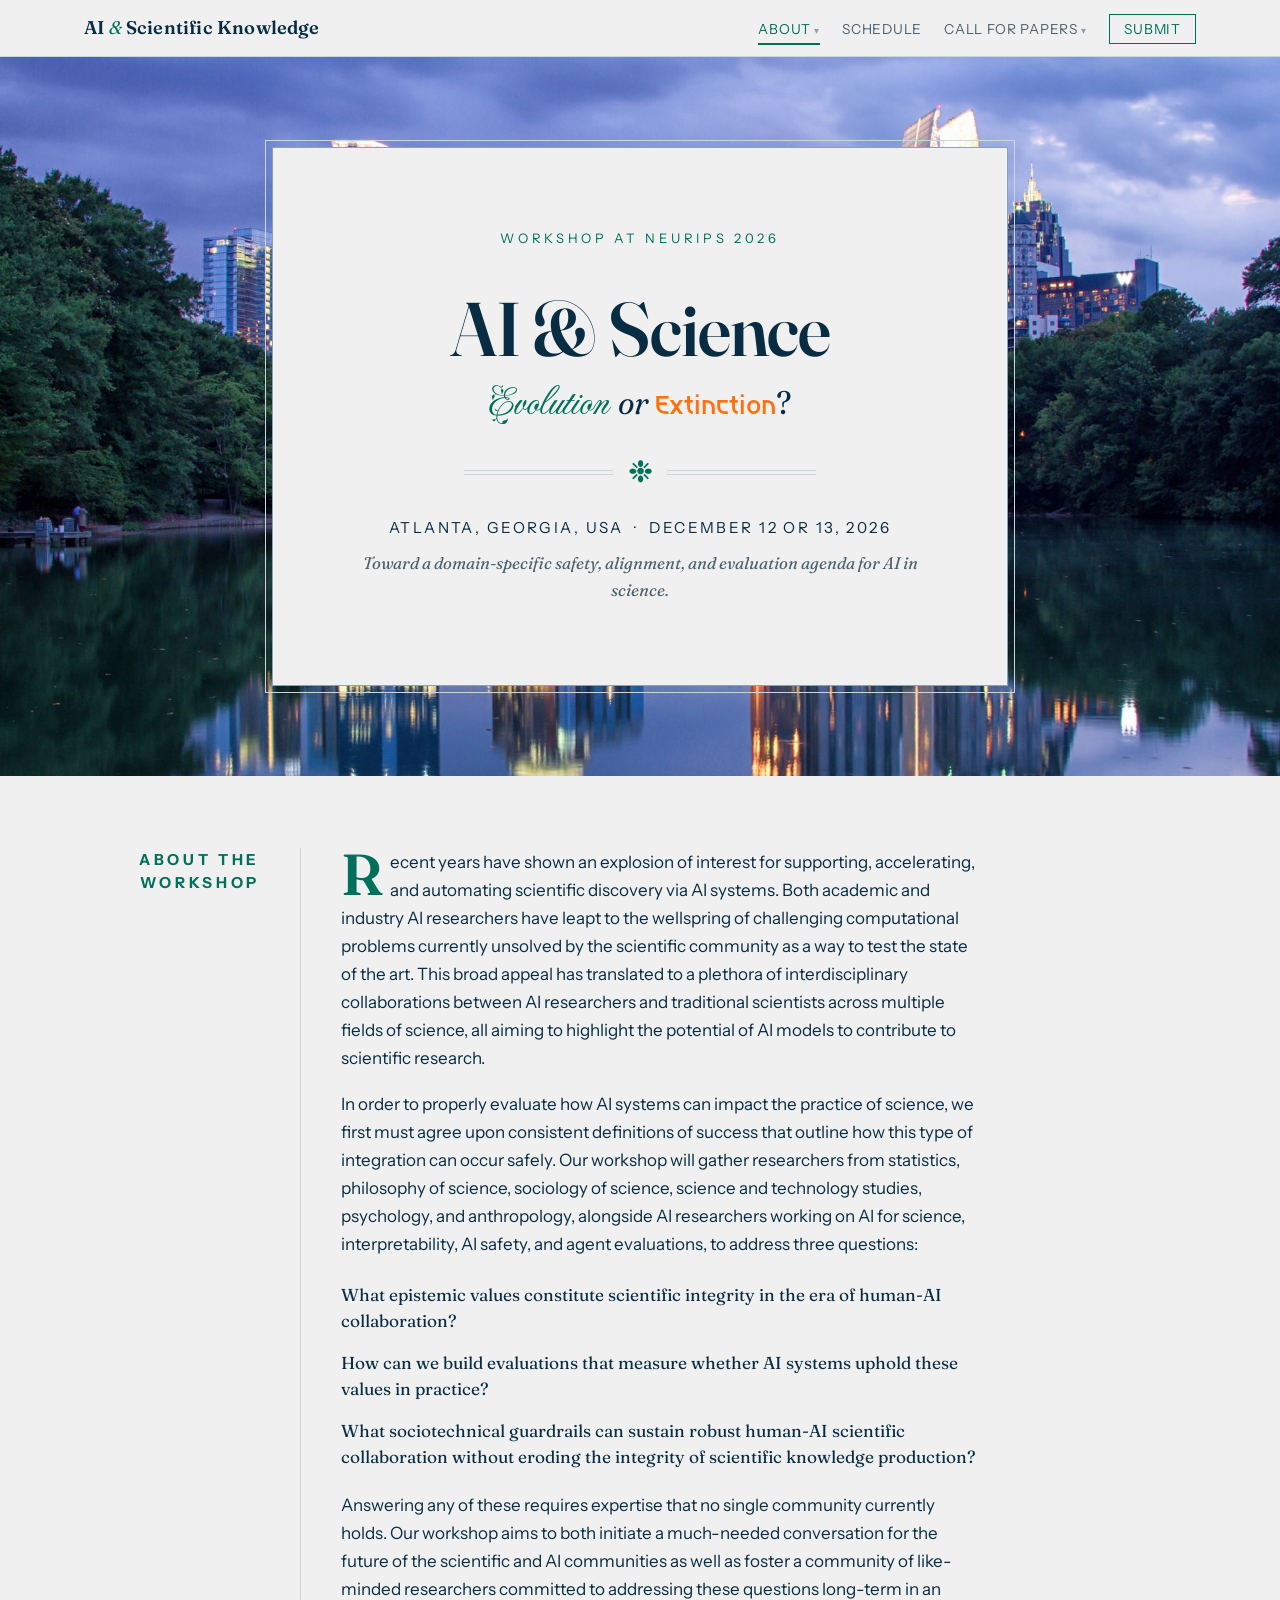
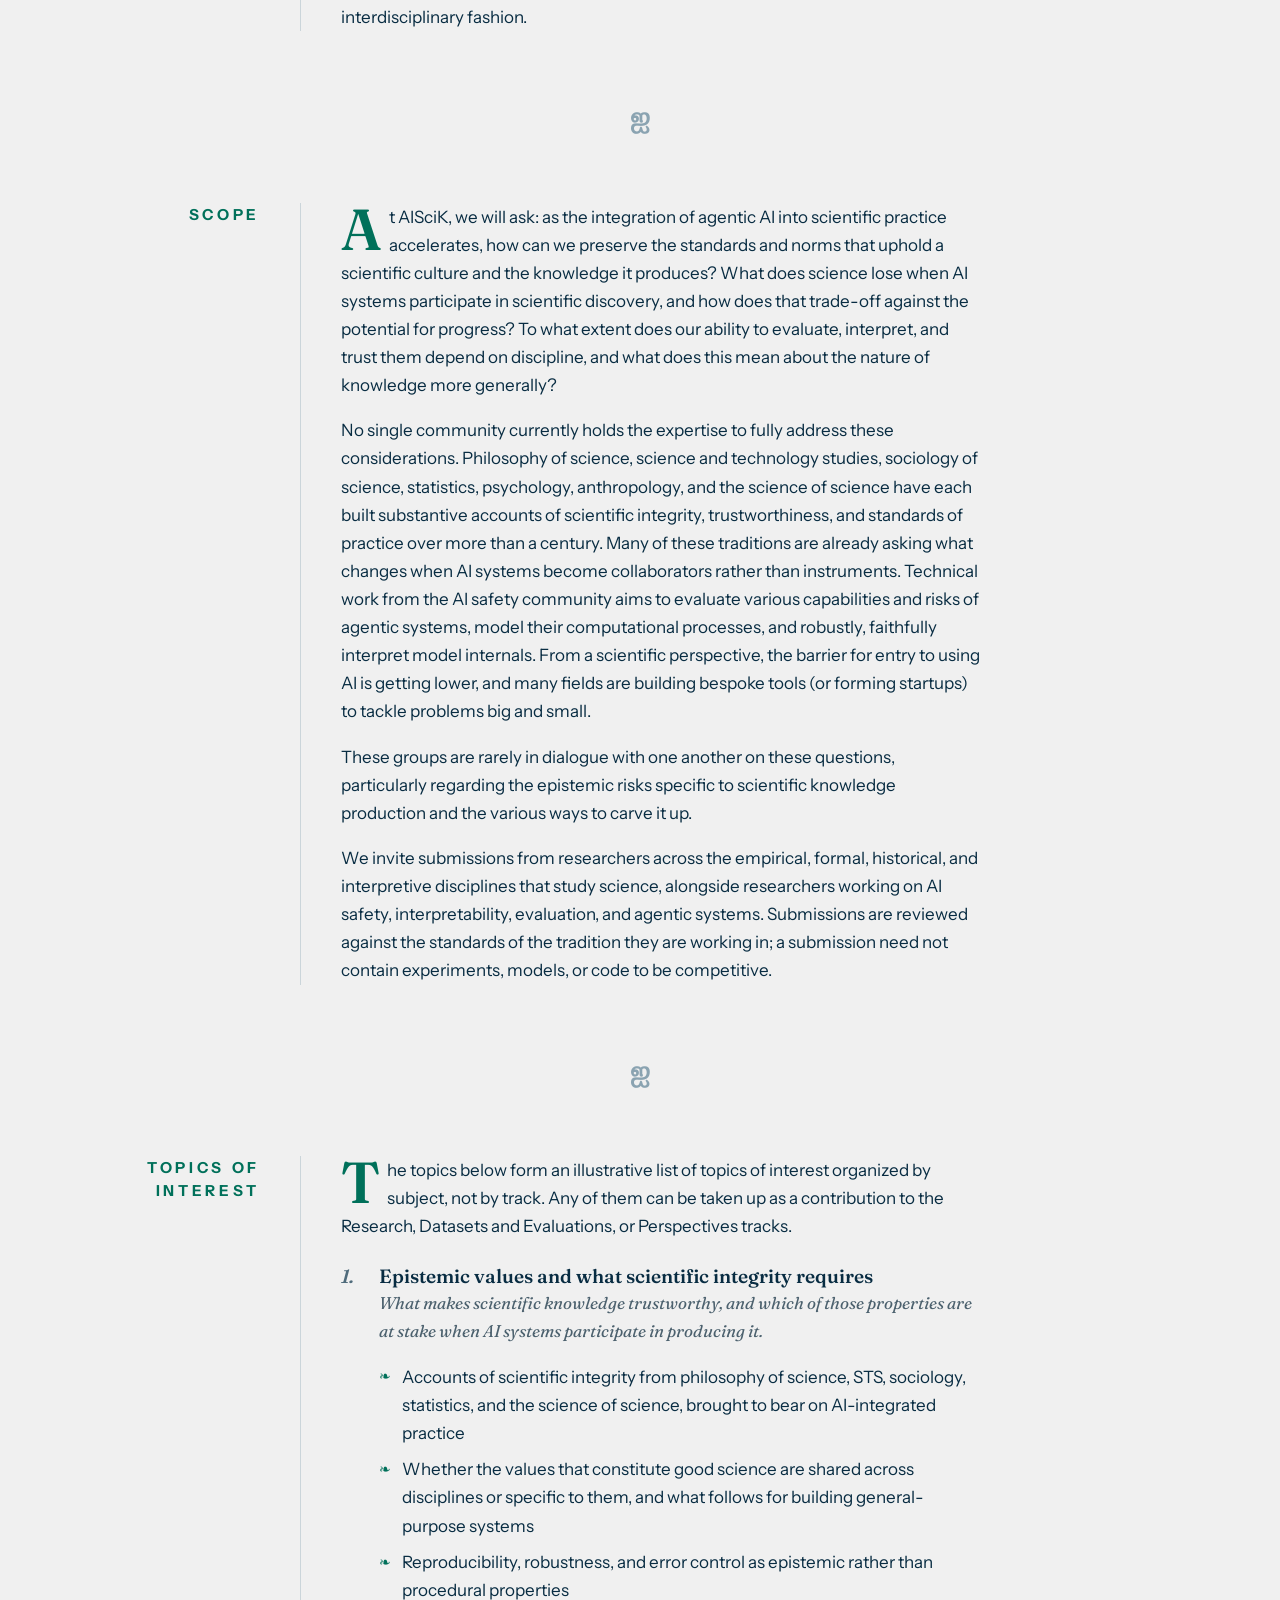
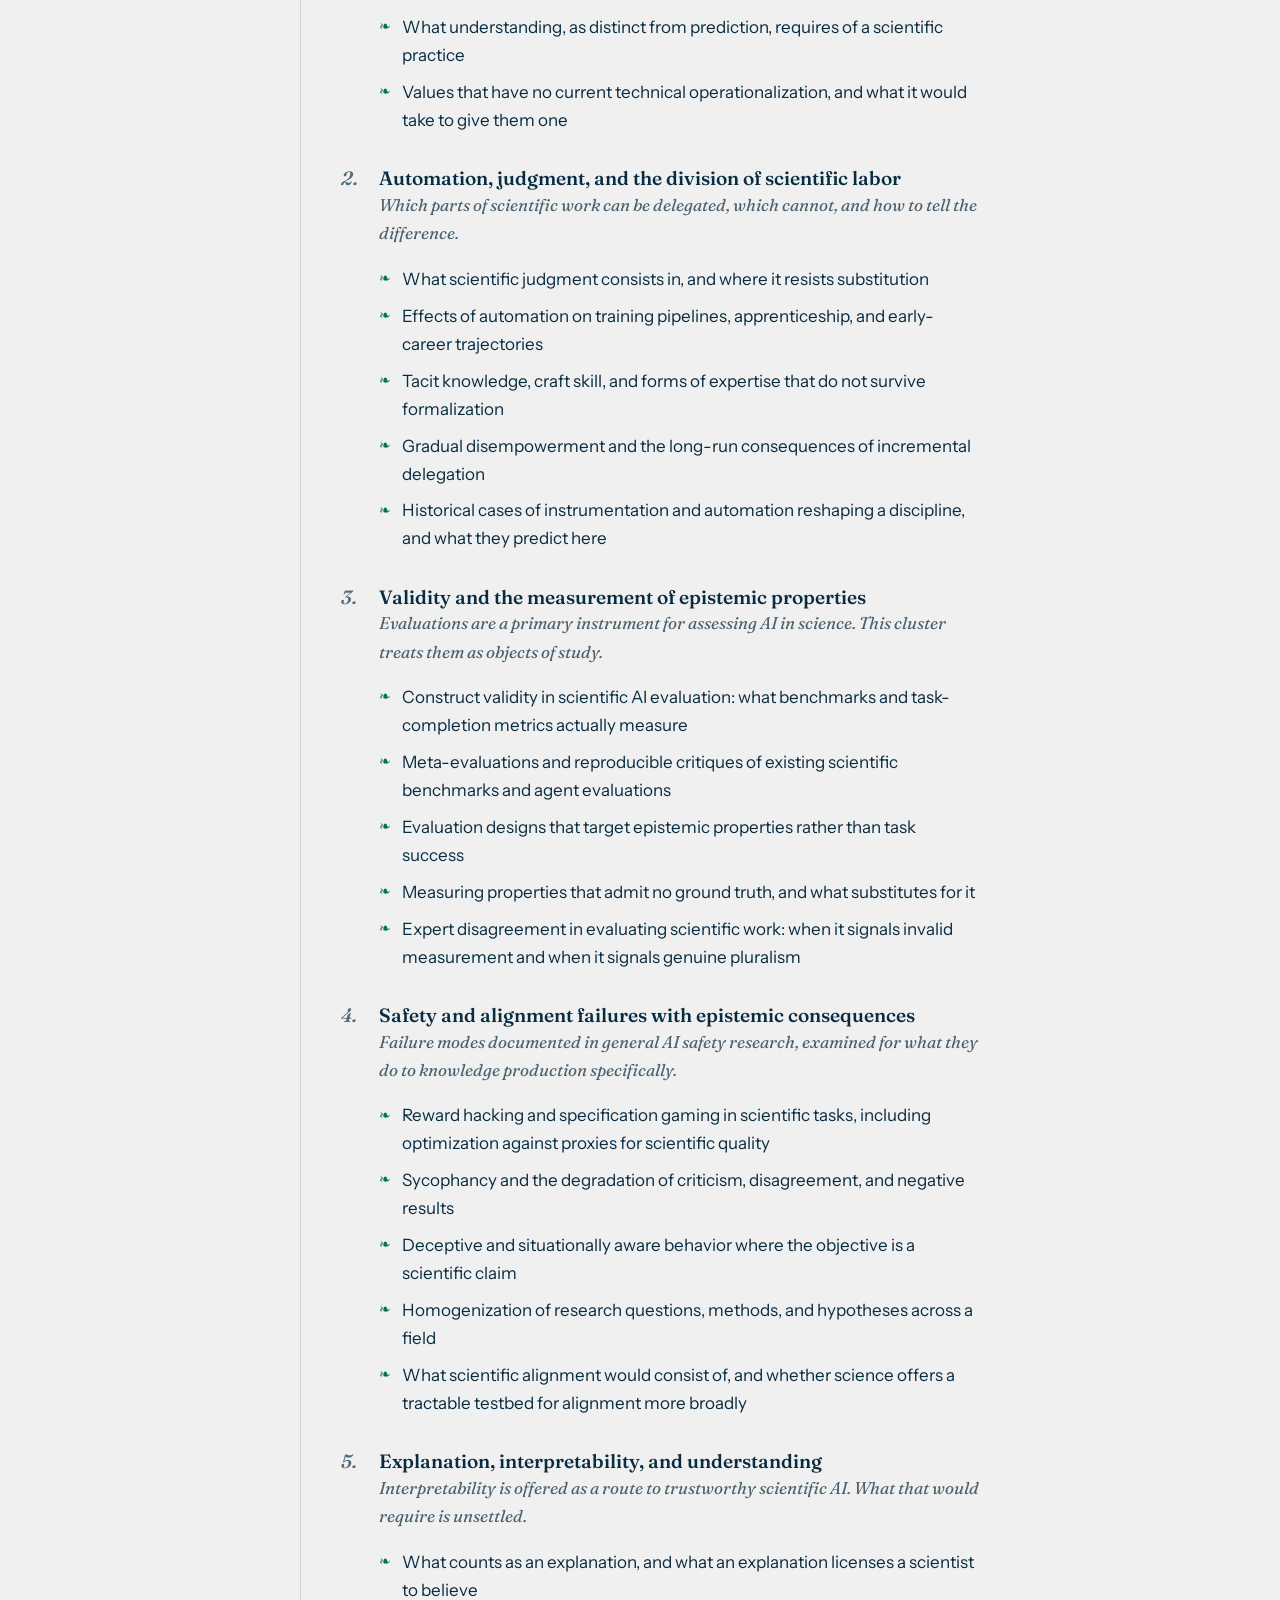
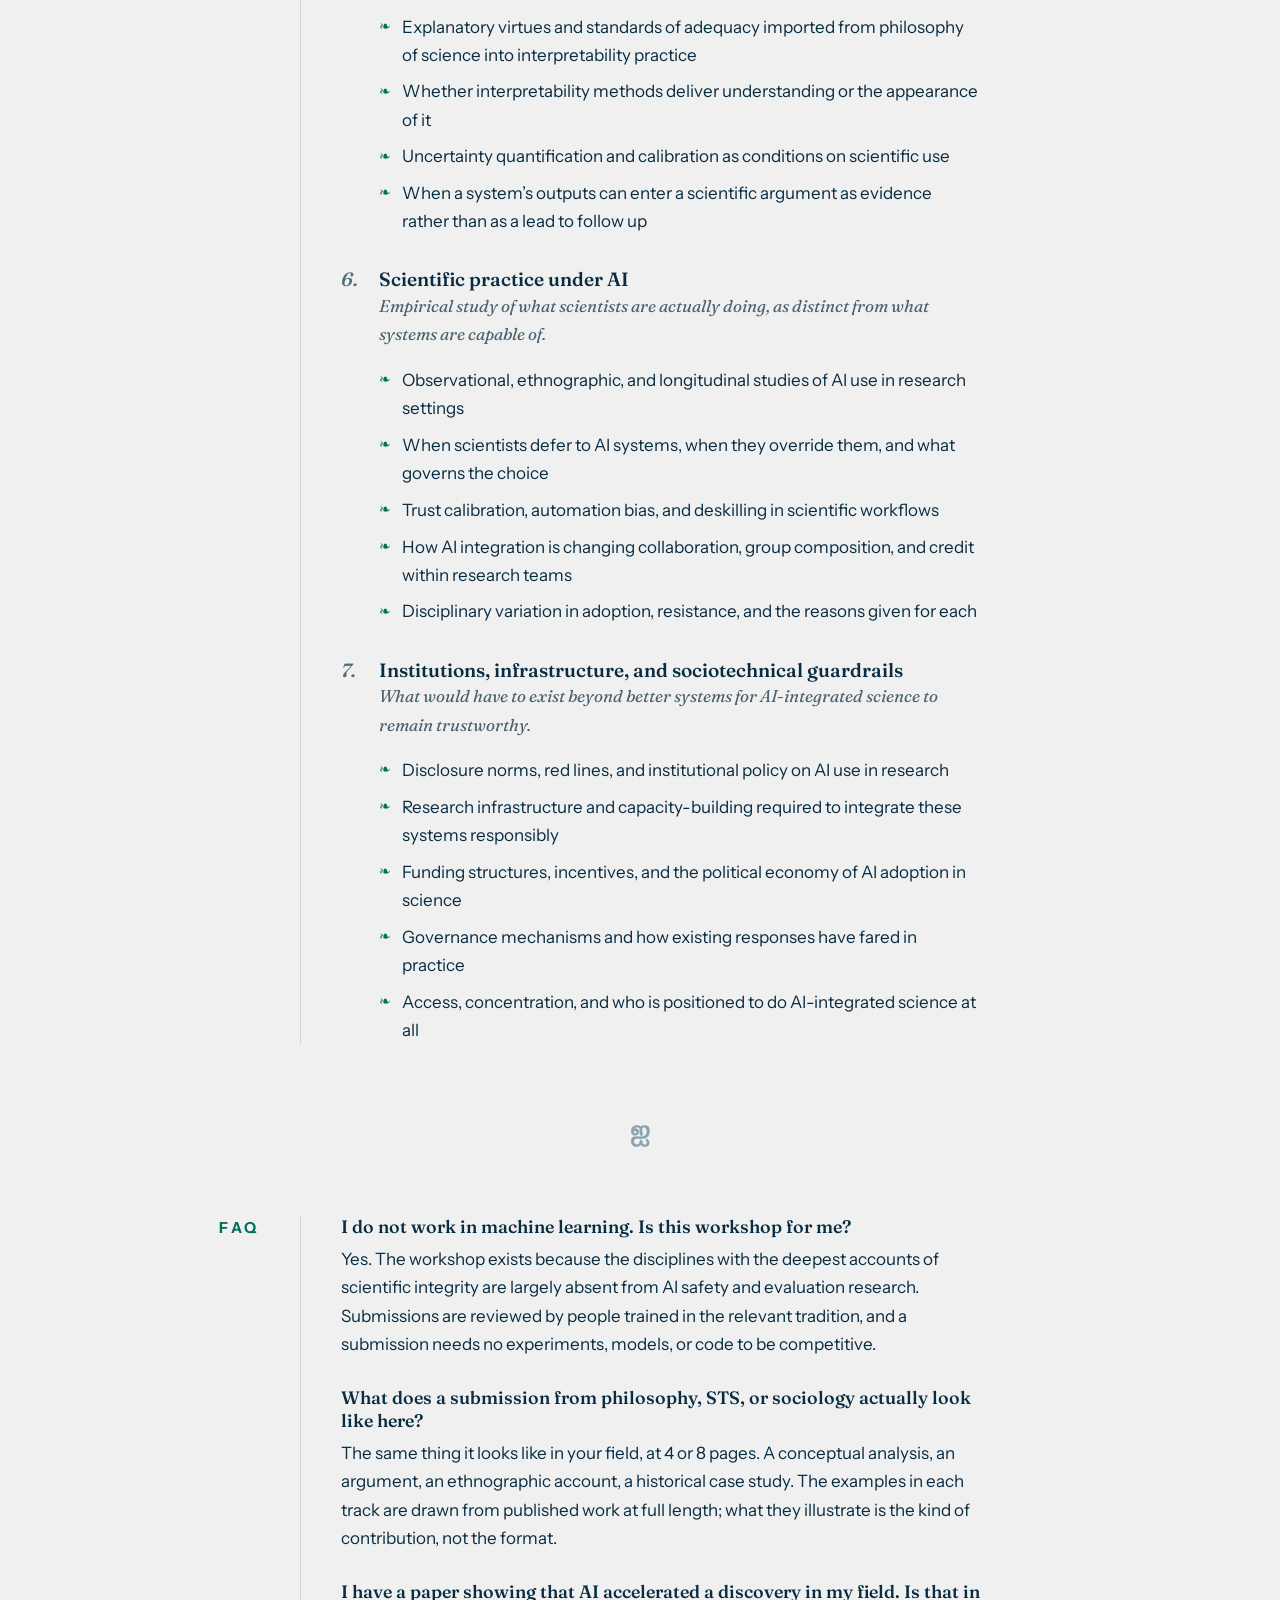
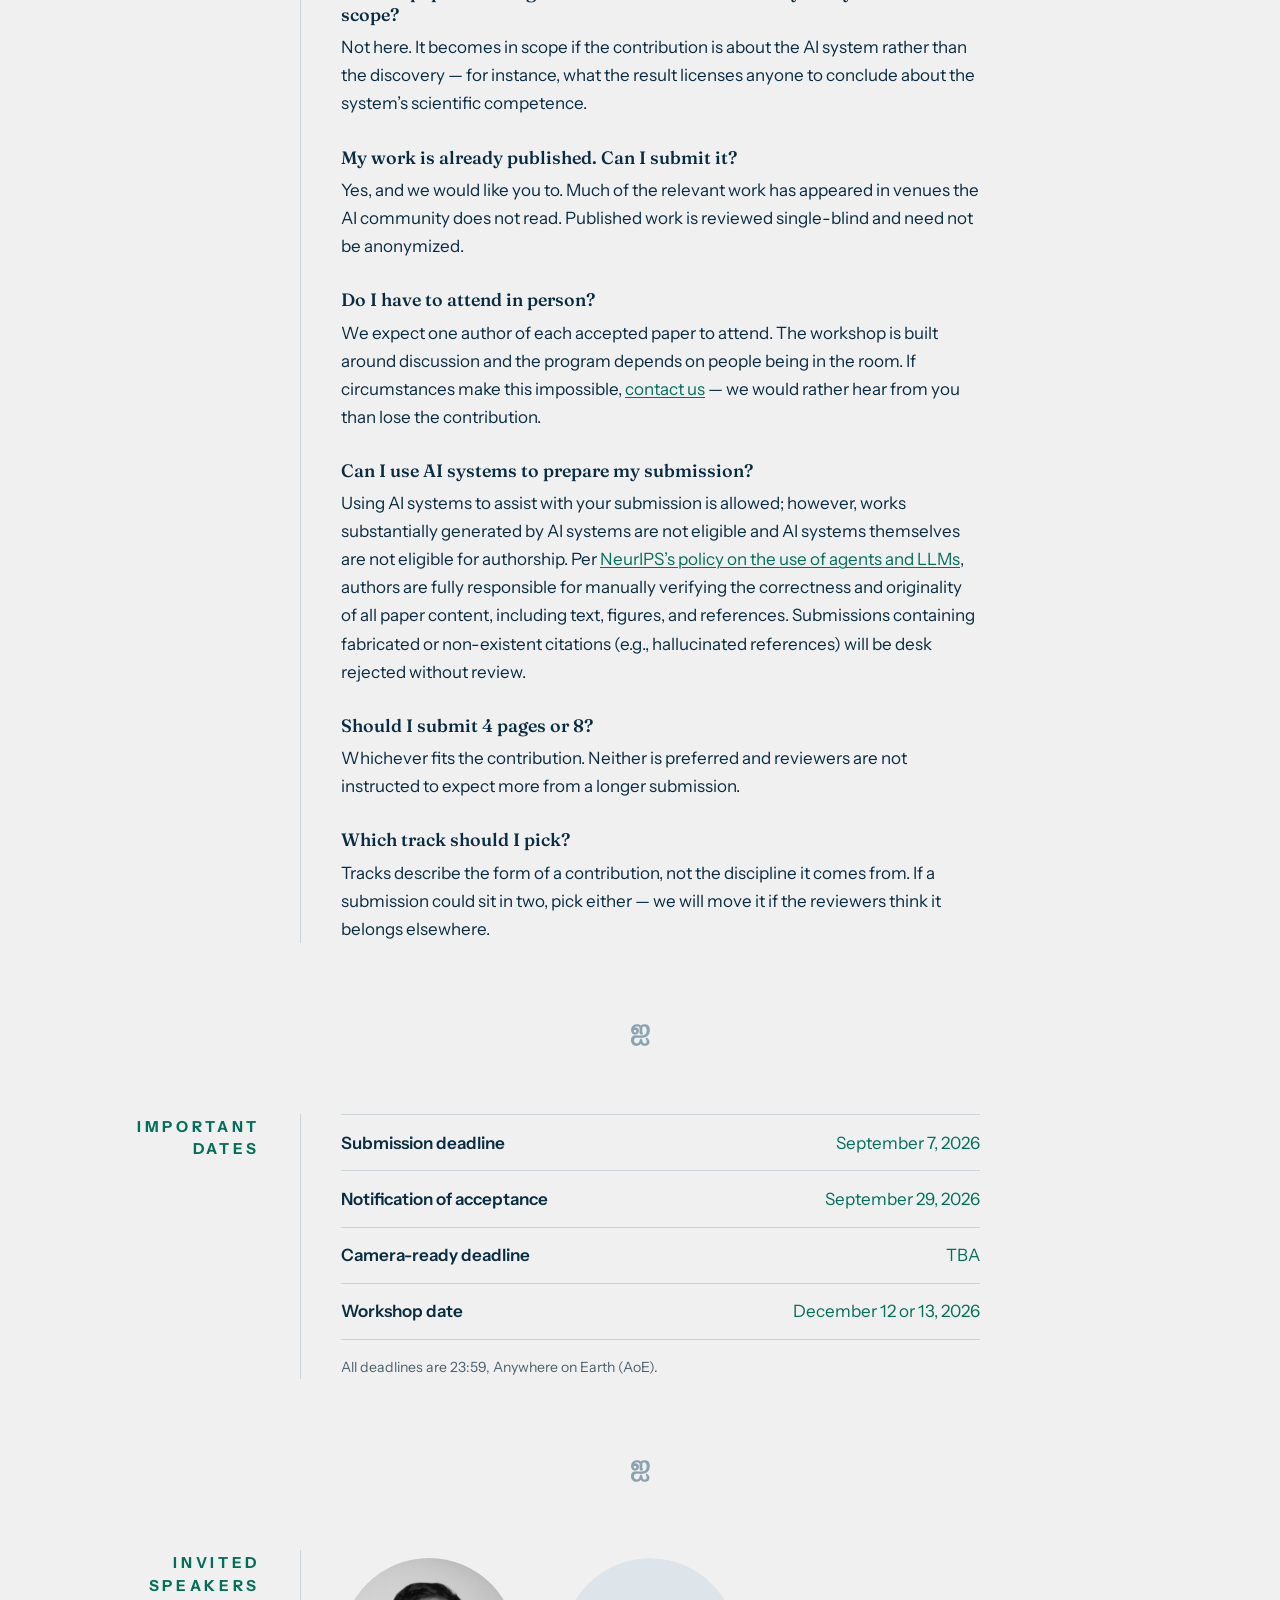
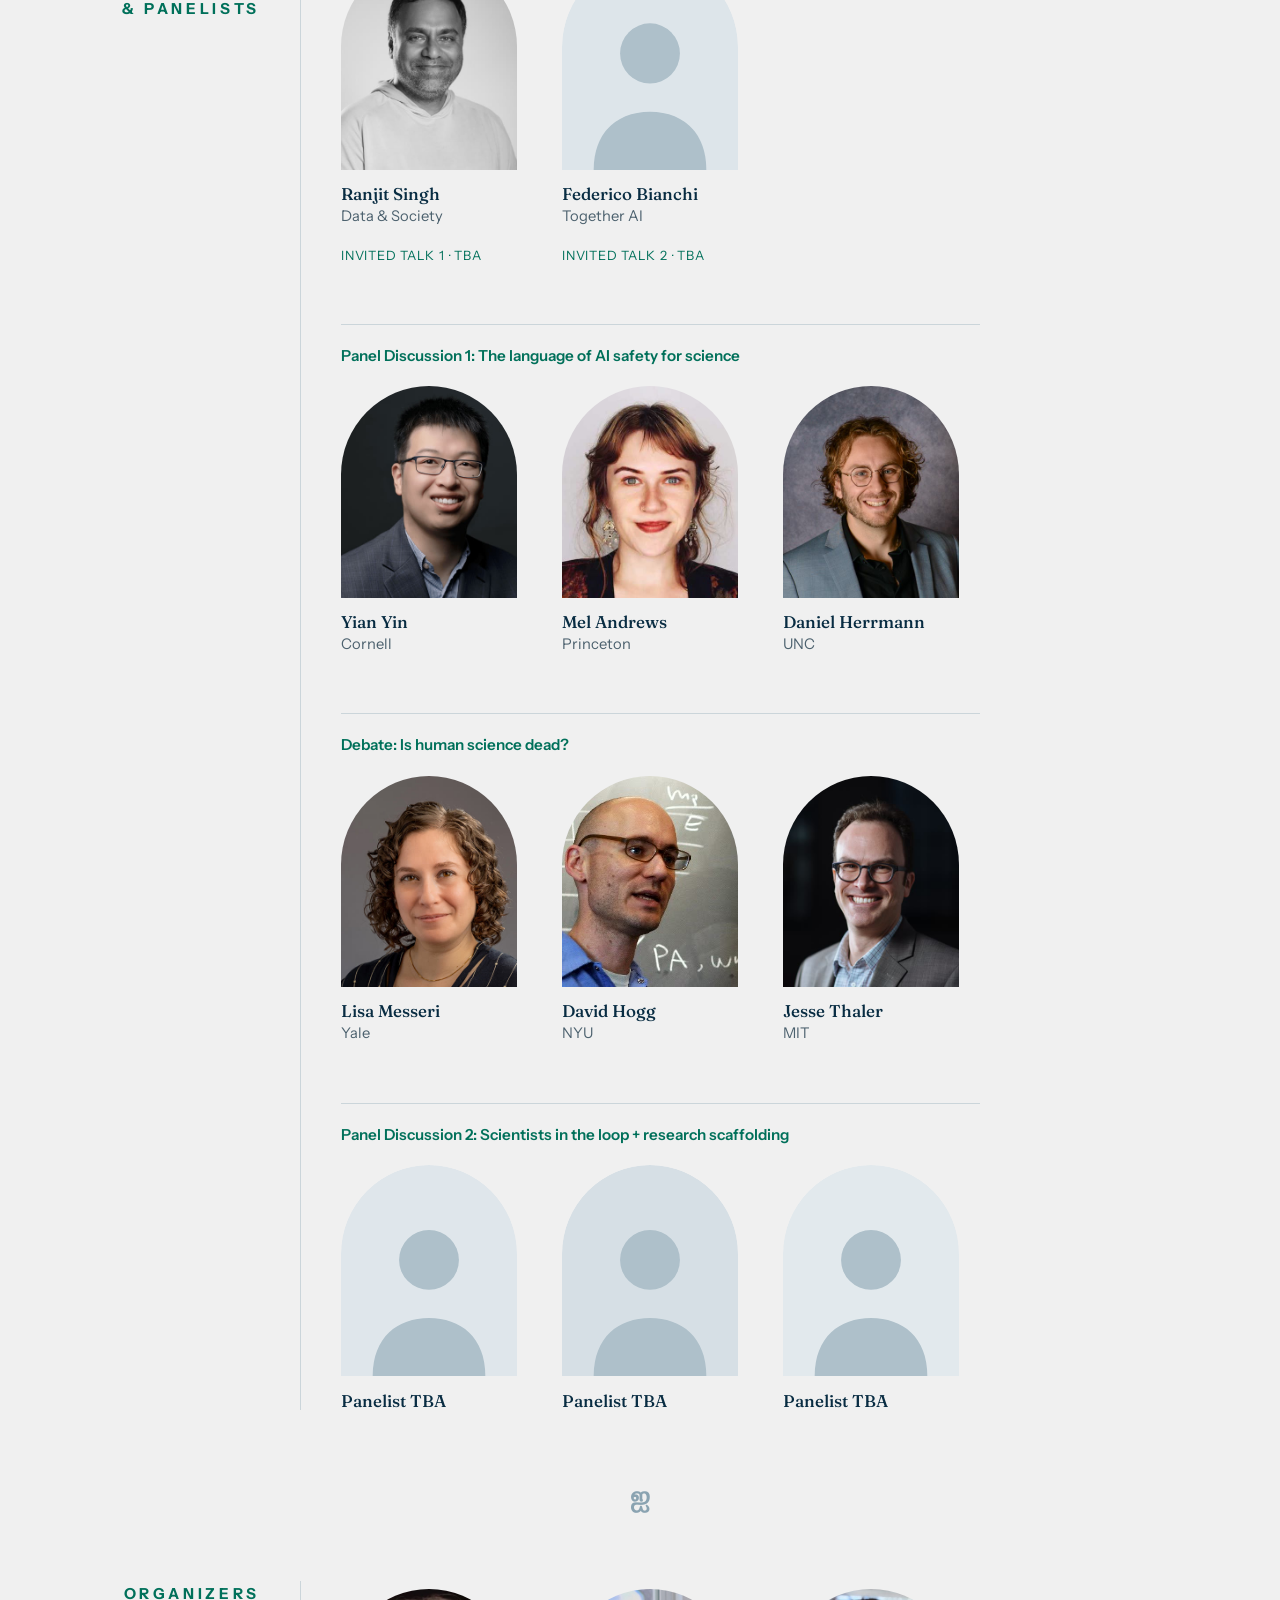
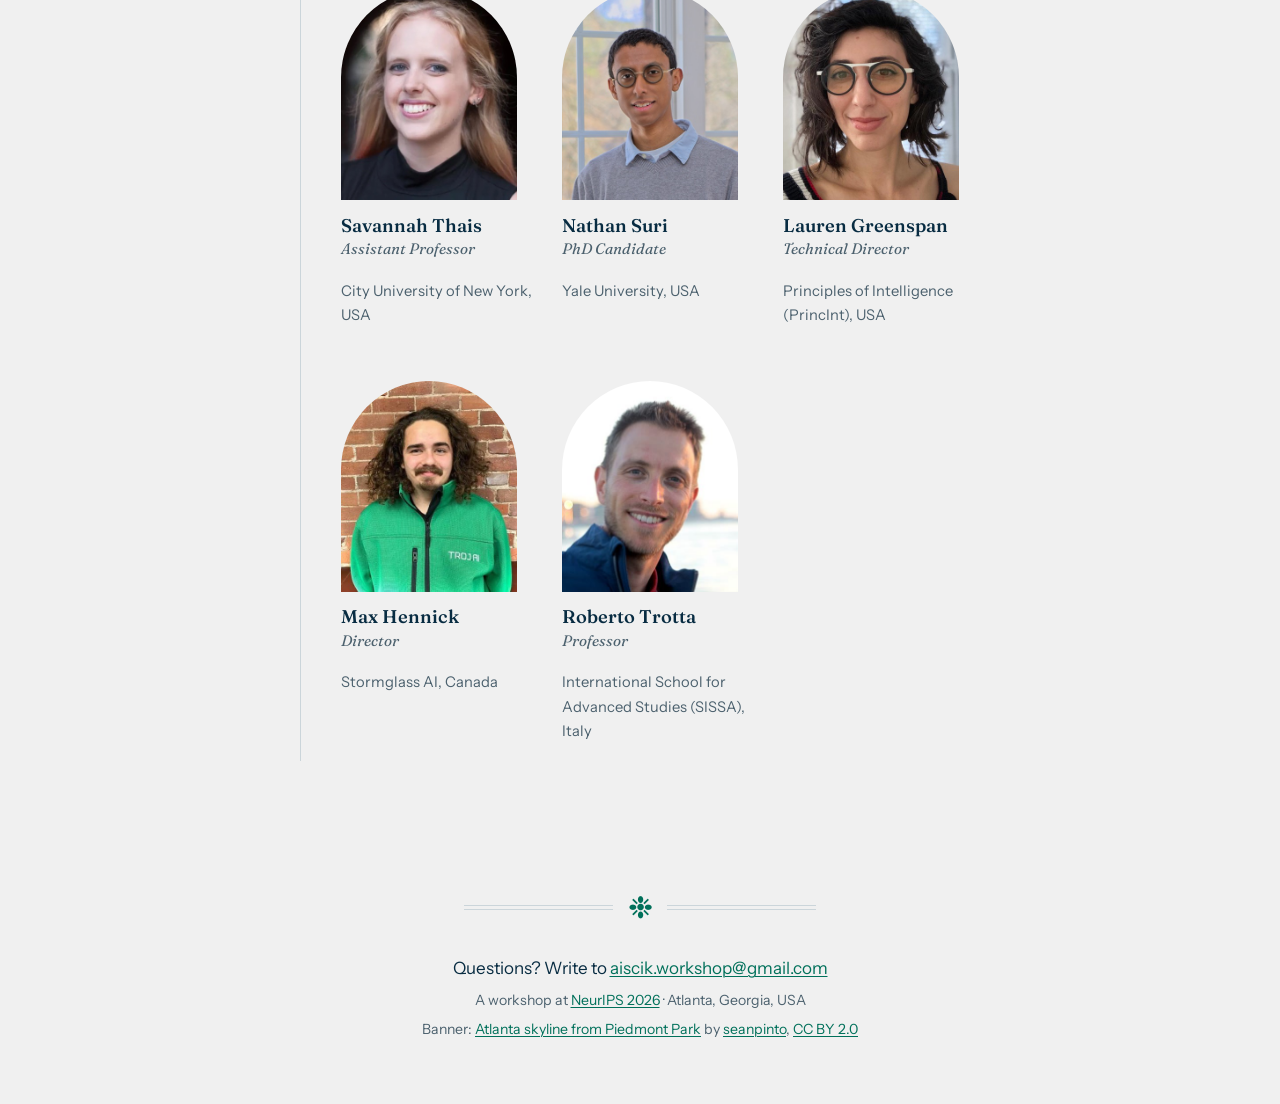
==== commit bcec08f1: "Set the About hero date to December 12 or 13, 2026 Replace the "Date TBA" in the title banner now th" ====
--- a/index.html
+++ b/index.html
@@ -25,7 +25,6 @@
       <li><a href="/schedule/">Schedule</a></li>
       <li><a href="/call-for-papers/">Call for Papers</a></li>
       <li><a class="nav-cta" href="https://openreview.net/group?id=NeurIPS.cc/2026/Workshop/AISciK" target="_blank" rel="noopener">Submit</a></li>
-      <li><a class="nav-cta" href="https://forms.gle/4uPAbh7ni3oshURU6" target="_blank" rel="noopener">Reviewer sign up</a></li>
     </ul>
   </nav>
 </header>
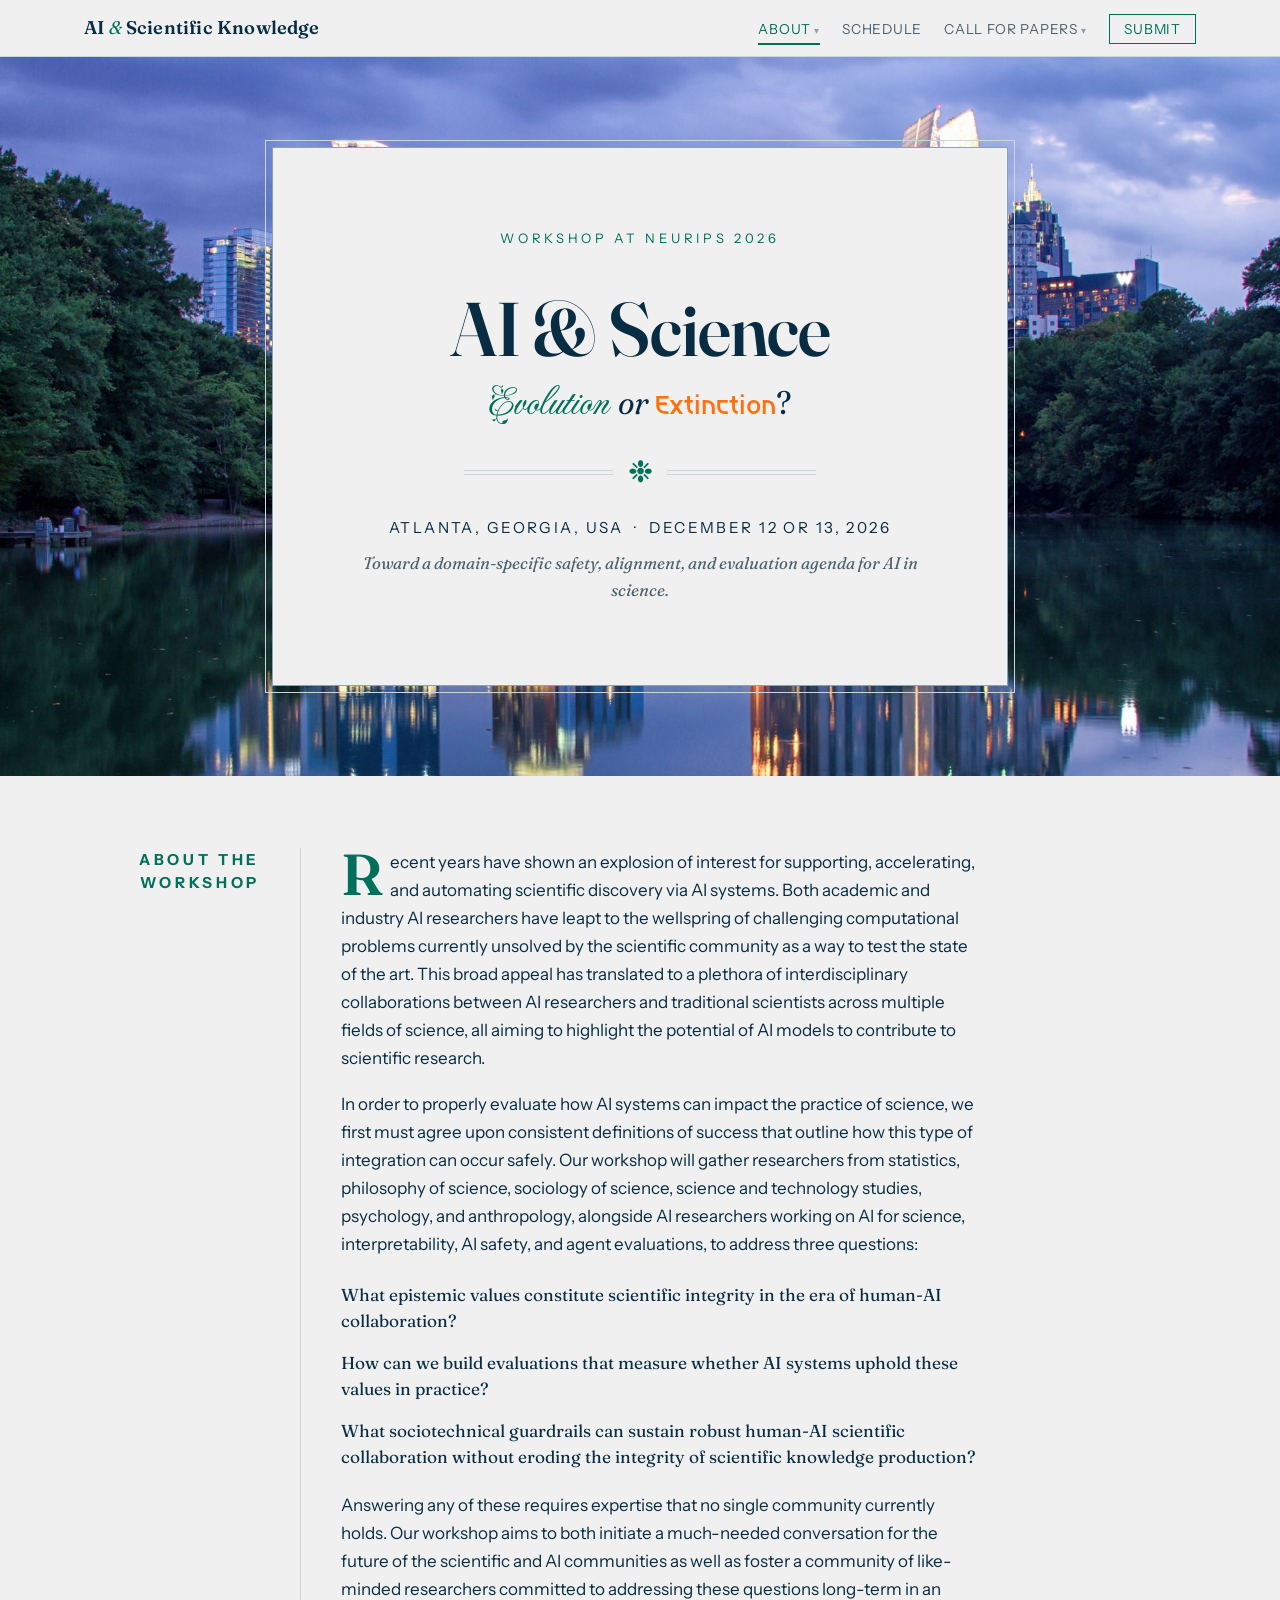
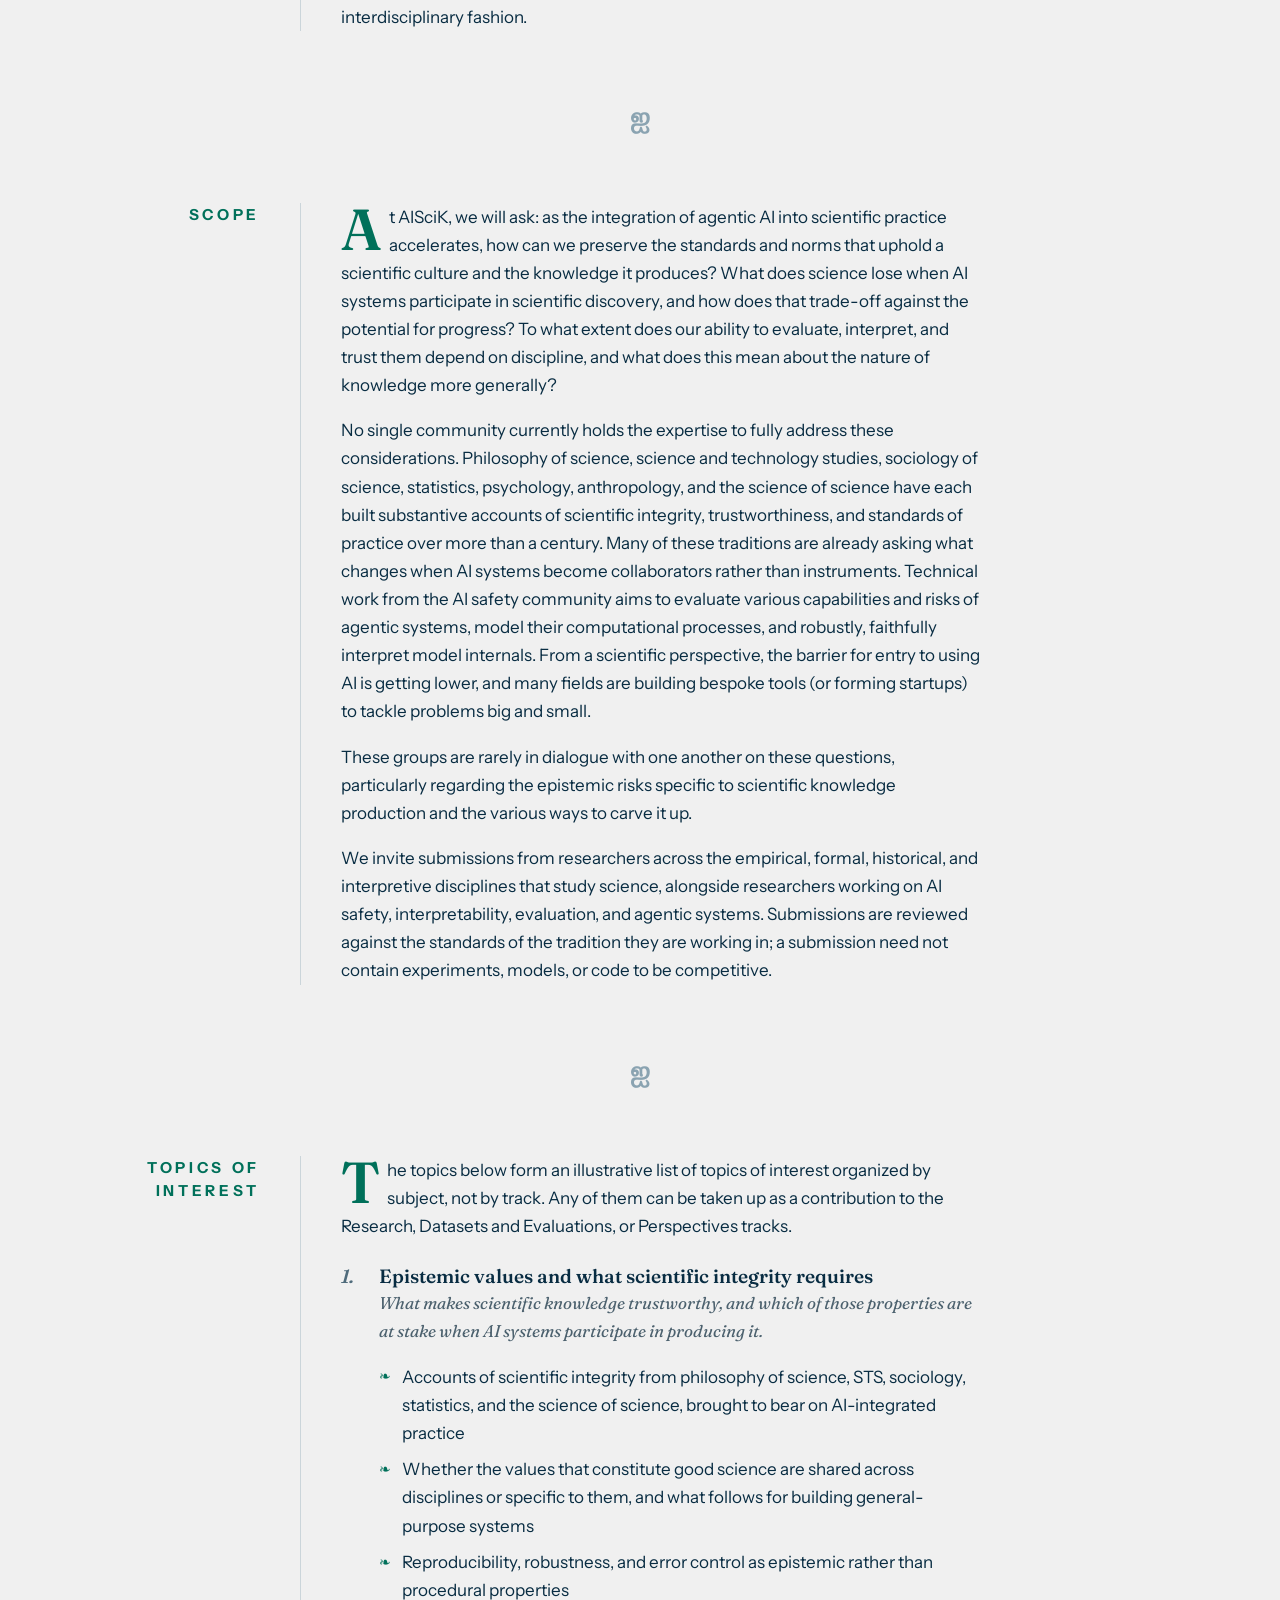
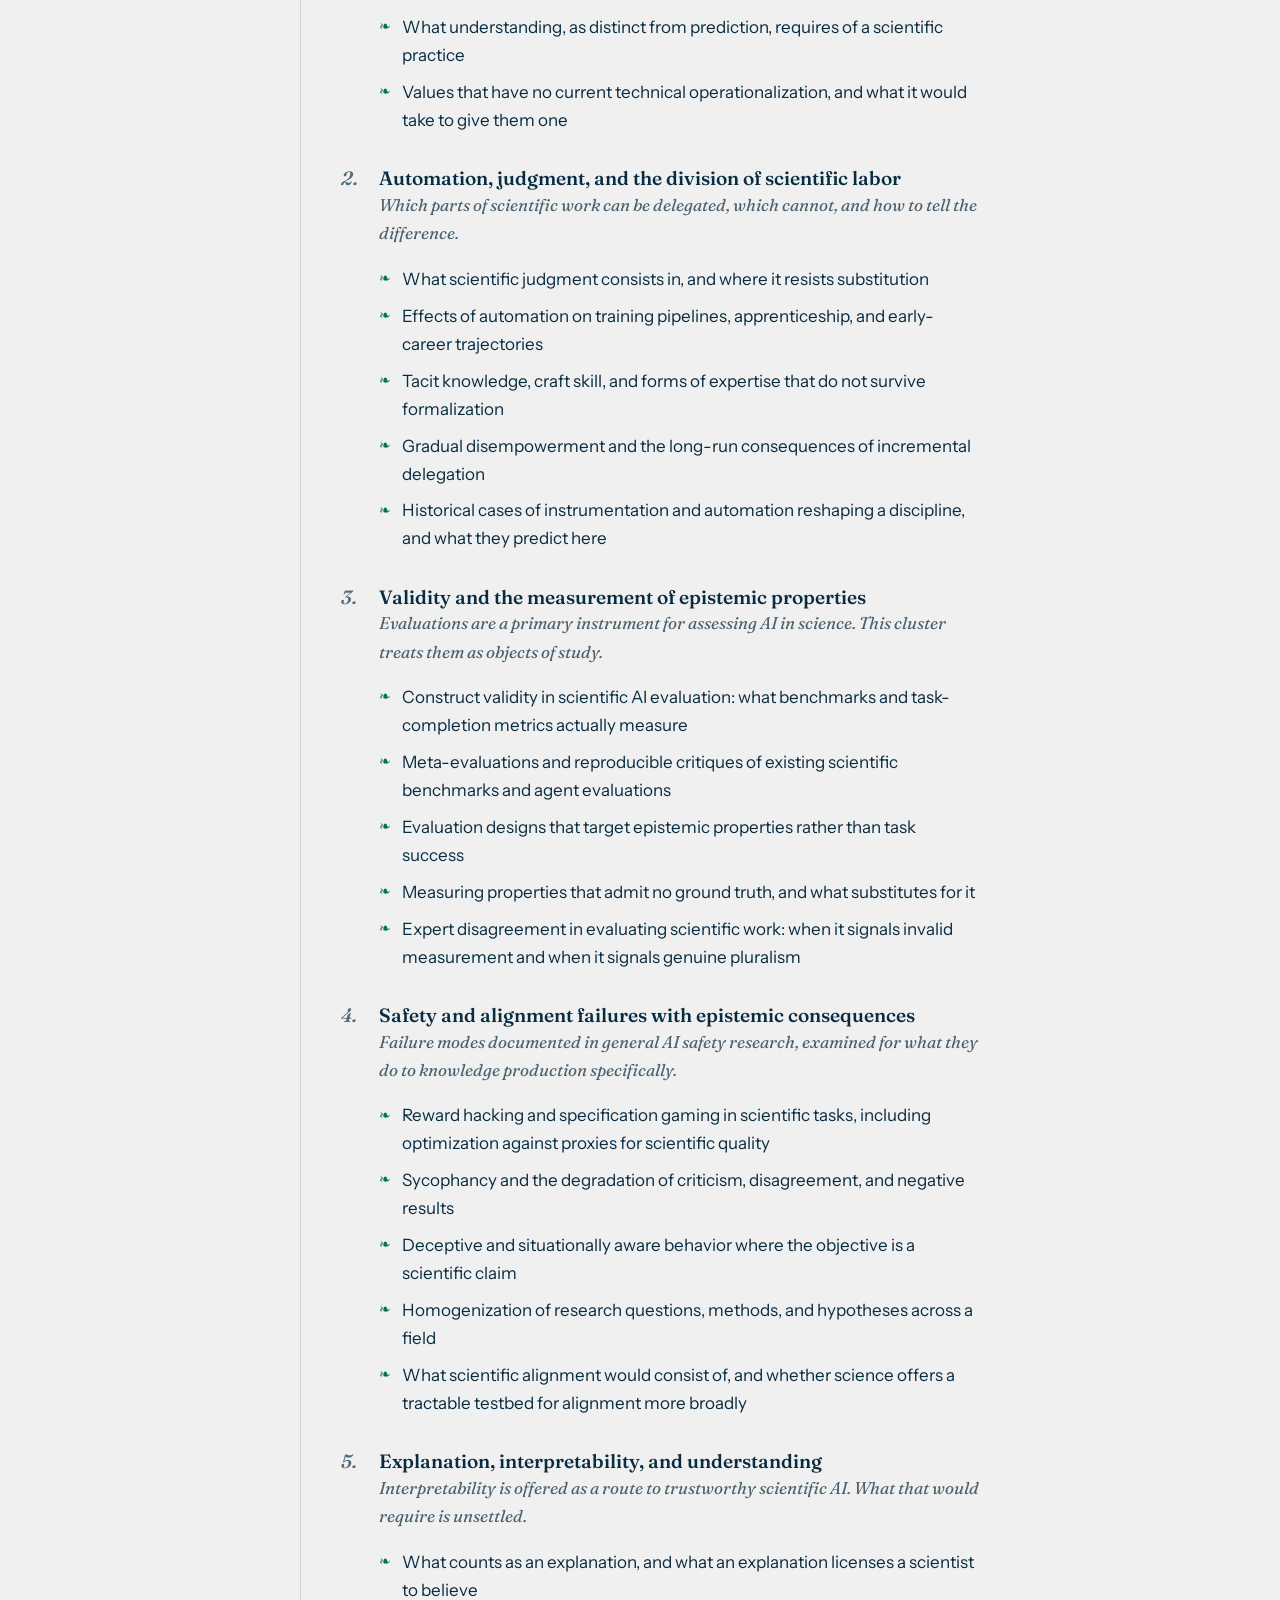
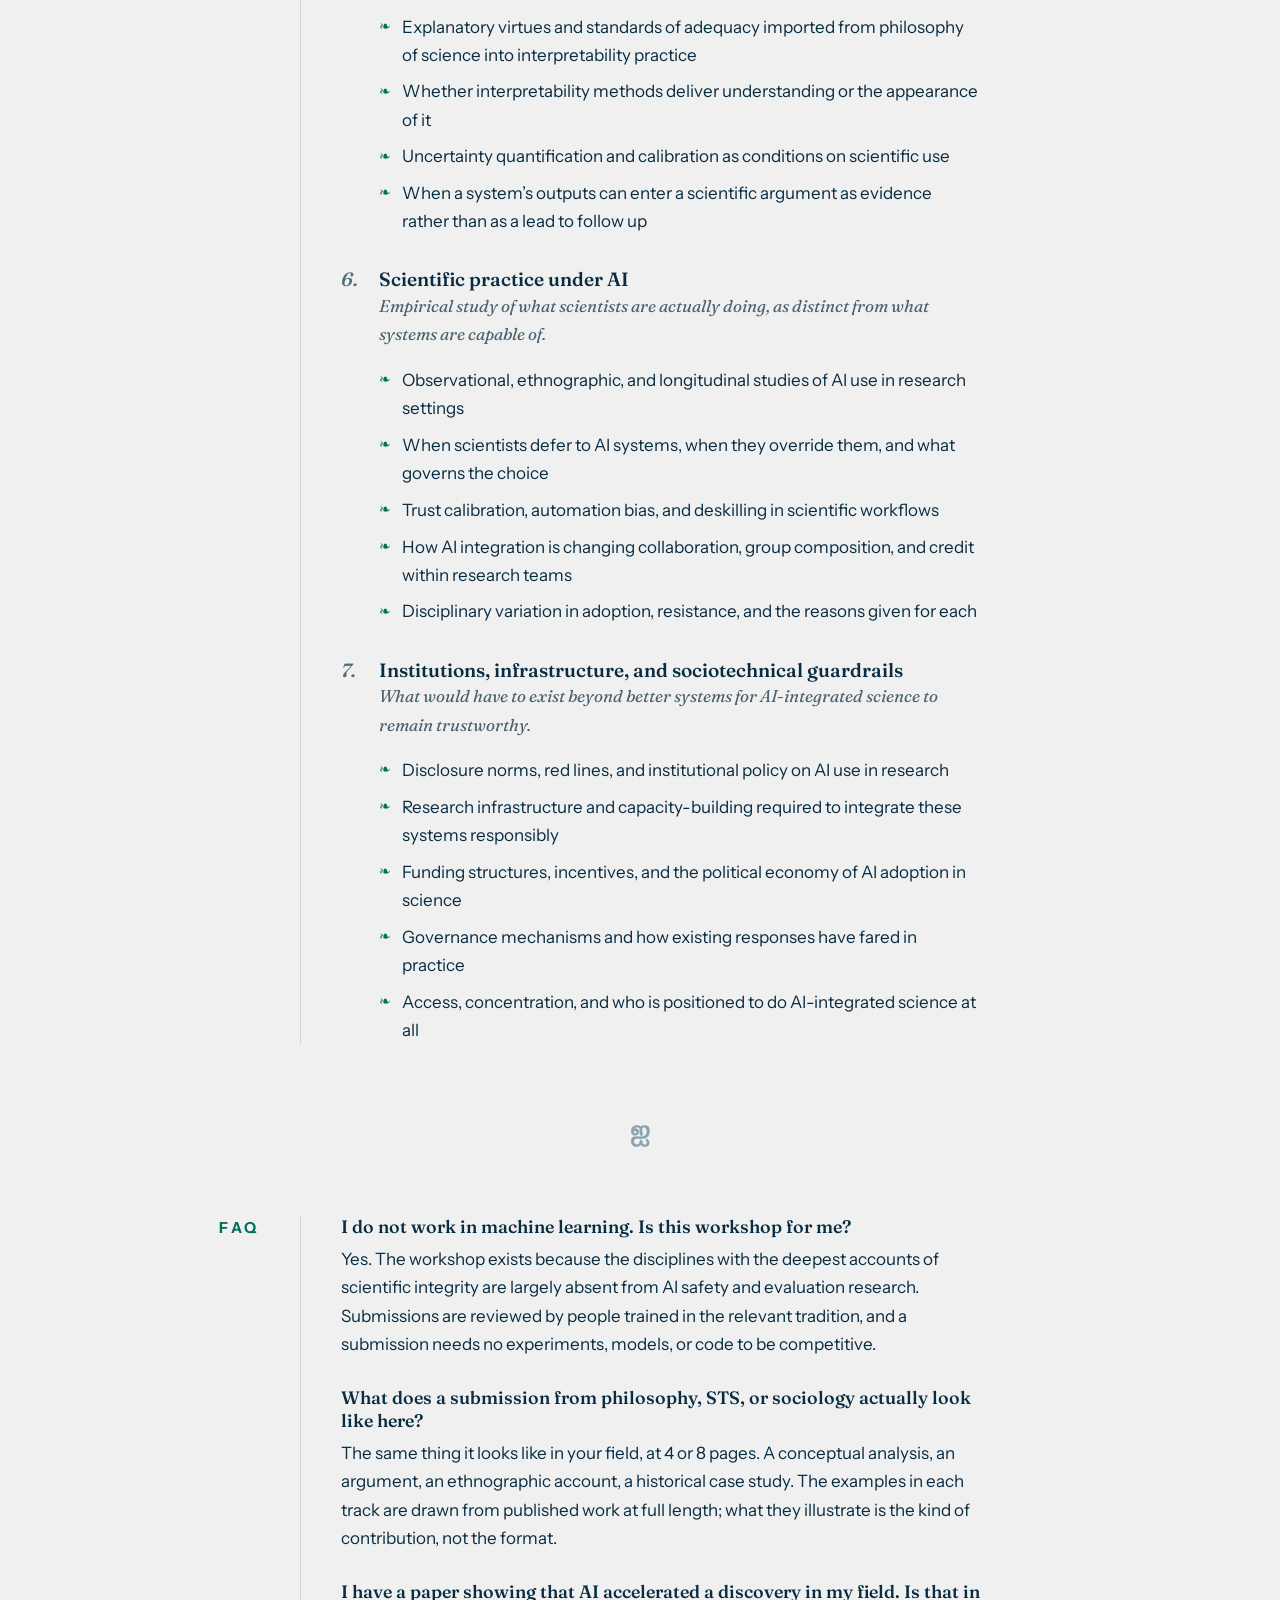
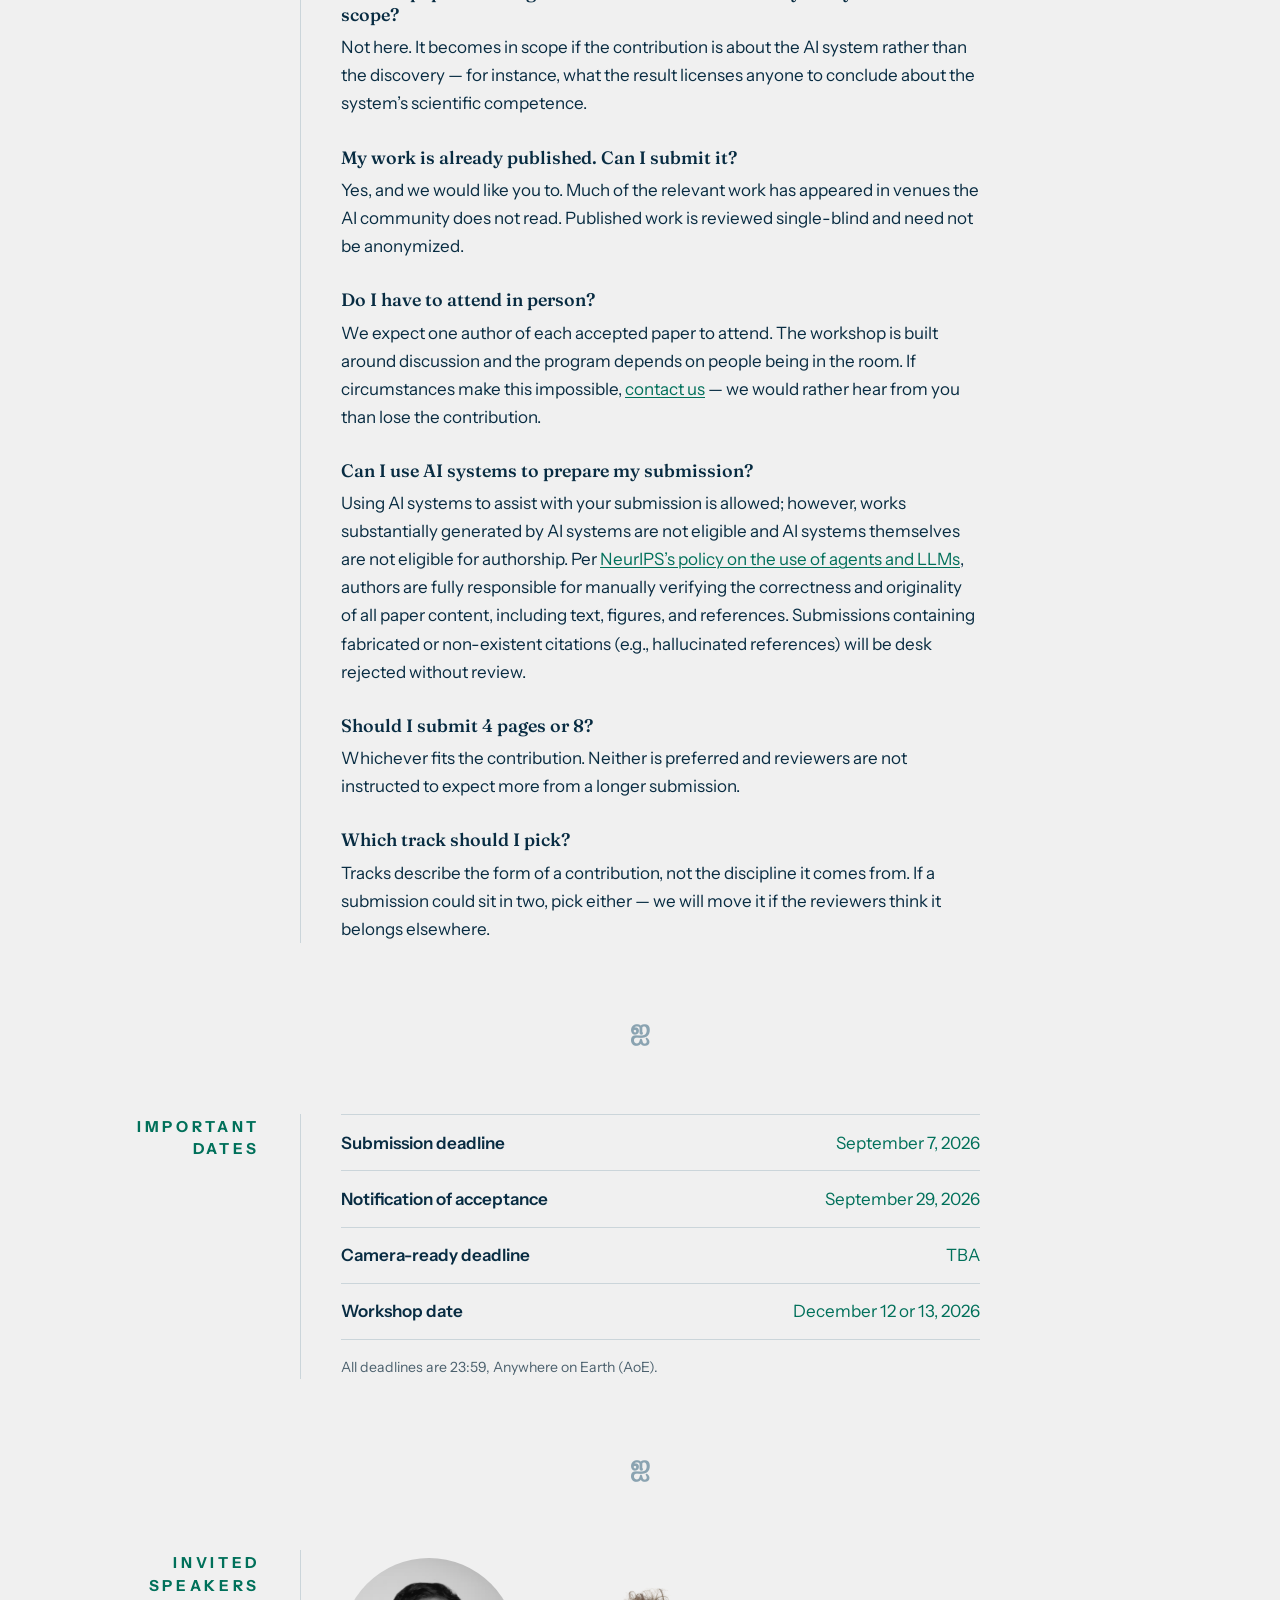
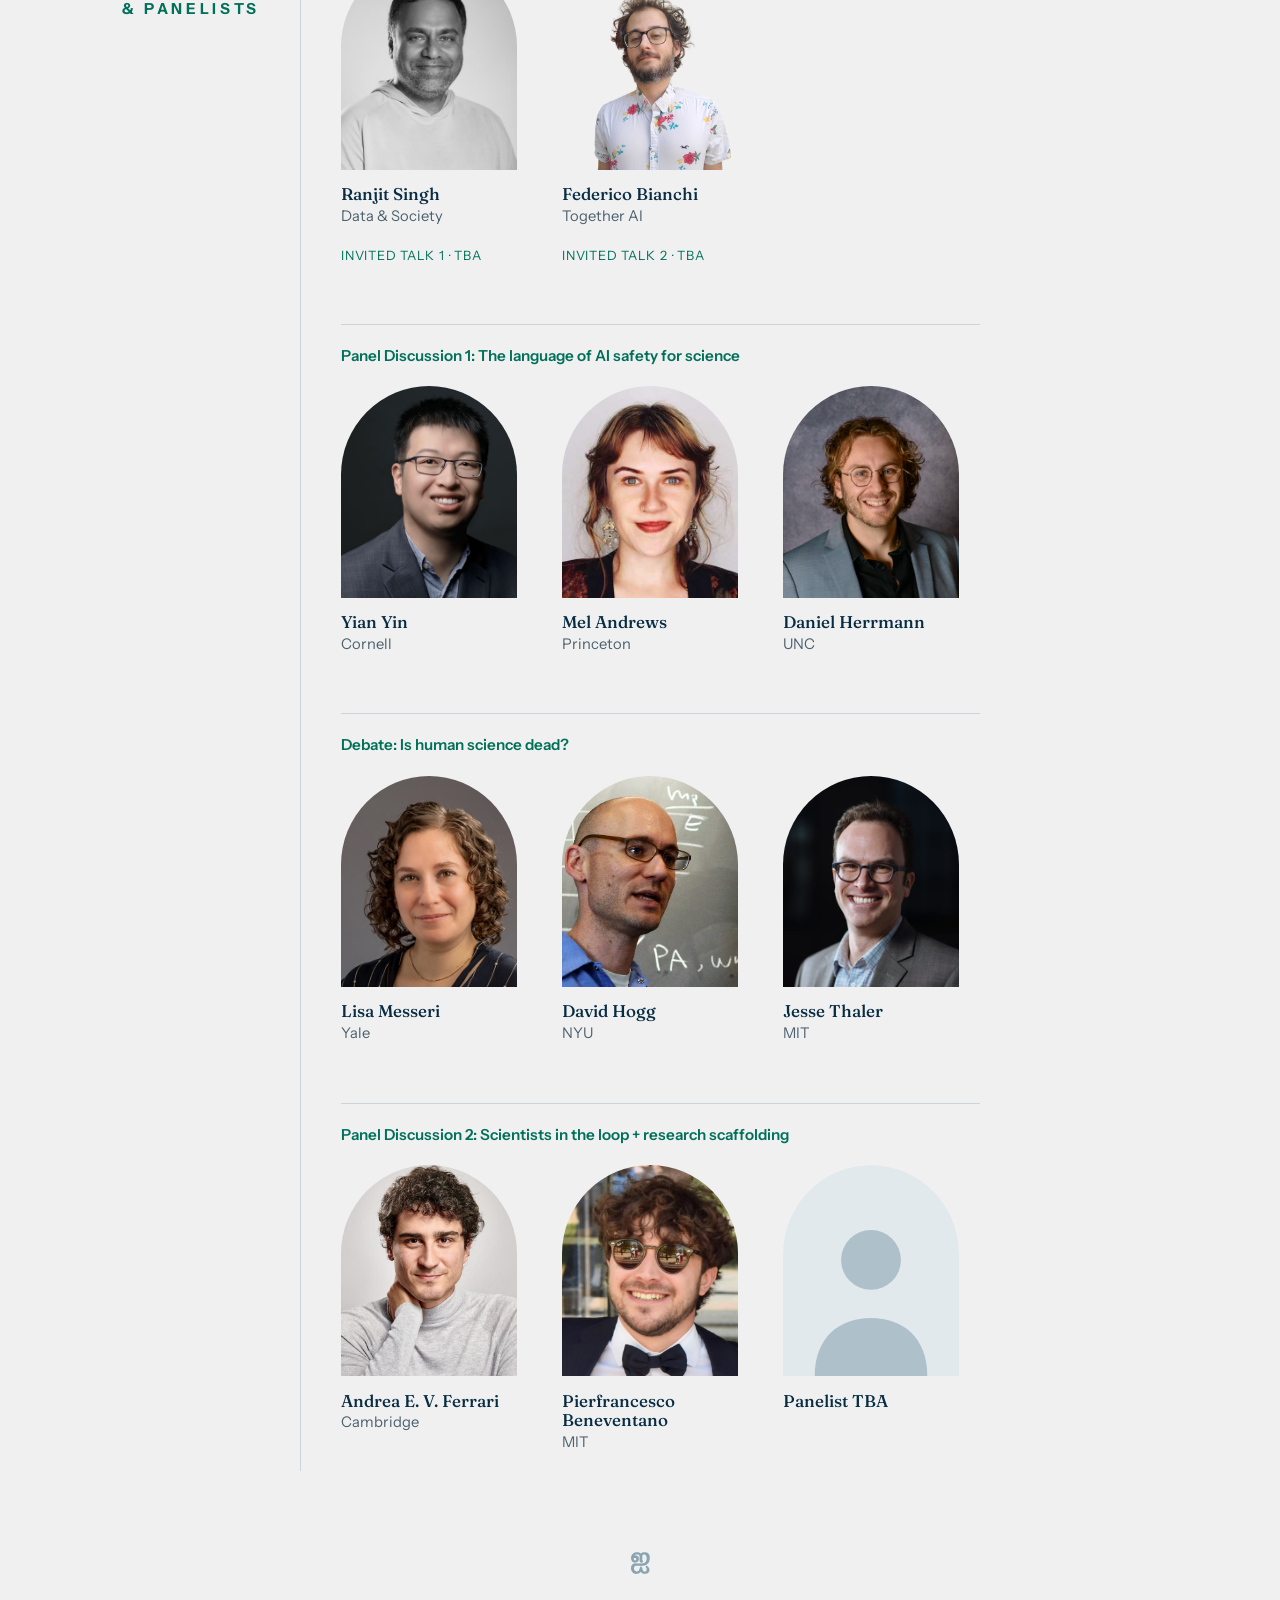
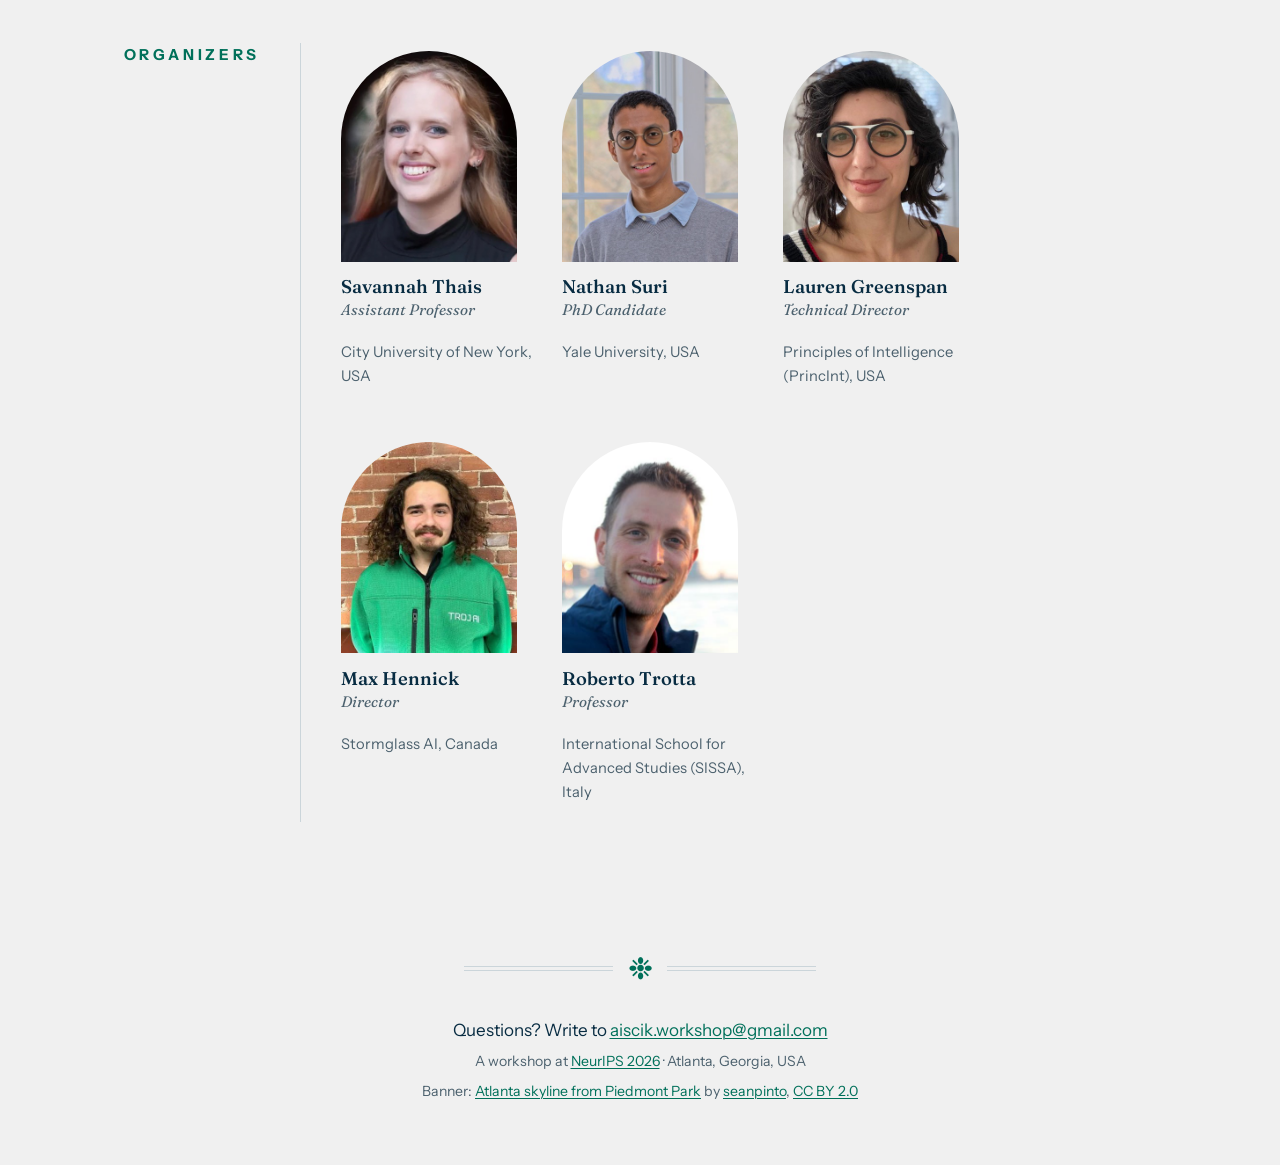
==== commit a3f1cda9: "Add speaker and panelist headshots Replace Federico Bianchi's placeholder with his photo, and add An" ====
--- a/index.html
+++ b/index.html
@@ -236,7 +236,7 @@
           <p class="person-role">Invited Talk 1 &middot; TBA</p>
         </li>
         <li class="person" id="speaker-2">
-          <img src="/assets/headshots/speaker-2.svg" alt="Placeholder headshot of Federico Bianchi" width="200" height="240">
+          <img src="/assets/headshots/federico-bianchi.png" alt="Headshot of Federico Bianchi" width="540" height="659" loading="lazy">
           <h4>Federico Bianchi</h4>
           <p class="person-affil">Together AI</p>
           <p class="person-role">Invited Talk 2 &middot; TBA</p>
@@ -286,12 +286,14 @@
         <h3 class="group-title">Panel Discussion 2: Scientists in the loop + research scaffolding</h3>
         <ul class="people-grid">
         <li class="person">
-          <img src="/assets/headshots/speaker-9.svg" alt="Placeholder headshot" width="200" height="240">
-          <h4>Panelist TBA</h4>
-        </li>
-        <li class="person">
-          <img src="/assets/headshots/speaker-10.svg" alt="Placeholder headshot" width="200" height="240">
-          <h4>Panelist TBA</h4>
+          <img src="/assets/headshots/andrea-ferrari.jpg" alt="Headshot of Andrea E. V. Ferrari" width="540" height="648" loading="lazy">
+          <h4>Andrea E. V. Ferrari</h4>
+          <p class="person-affil">Cambridge</p>
+        </li>
+        <li class="person">
+          <img src="/assets/headshots/pierfrancesco-beneventano.jpg" alt="Headshot of Pierfrancesco Beneventano" width="540" height="649" loading="lazy">
+          <h4>Pierfrancesco Beneventano</h4>
+          <p class="person-affil">MIT</p>
         </li>
         <li class="person">
           <img src="/assets/headshots/speaker-11.svg" alt="Placeholder headshot" width="200" height="240">
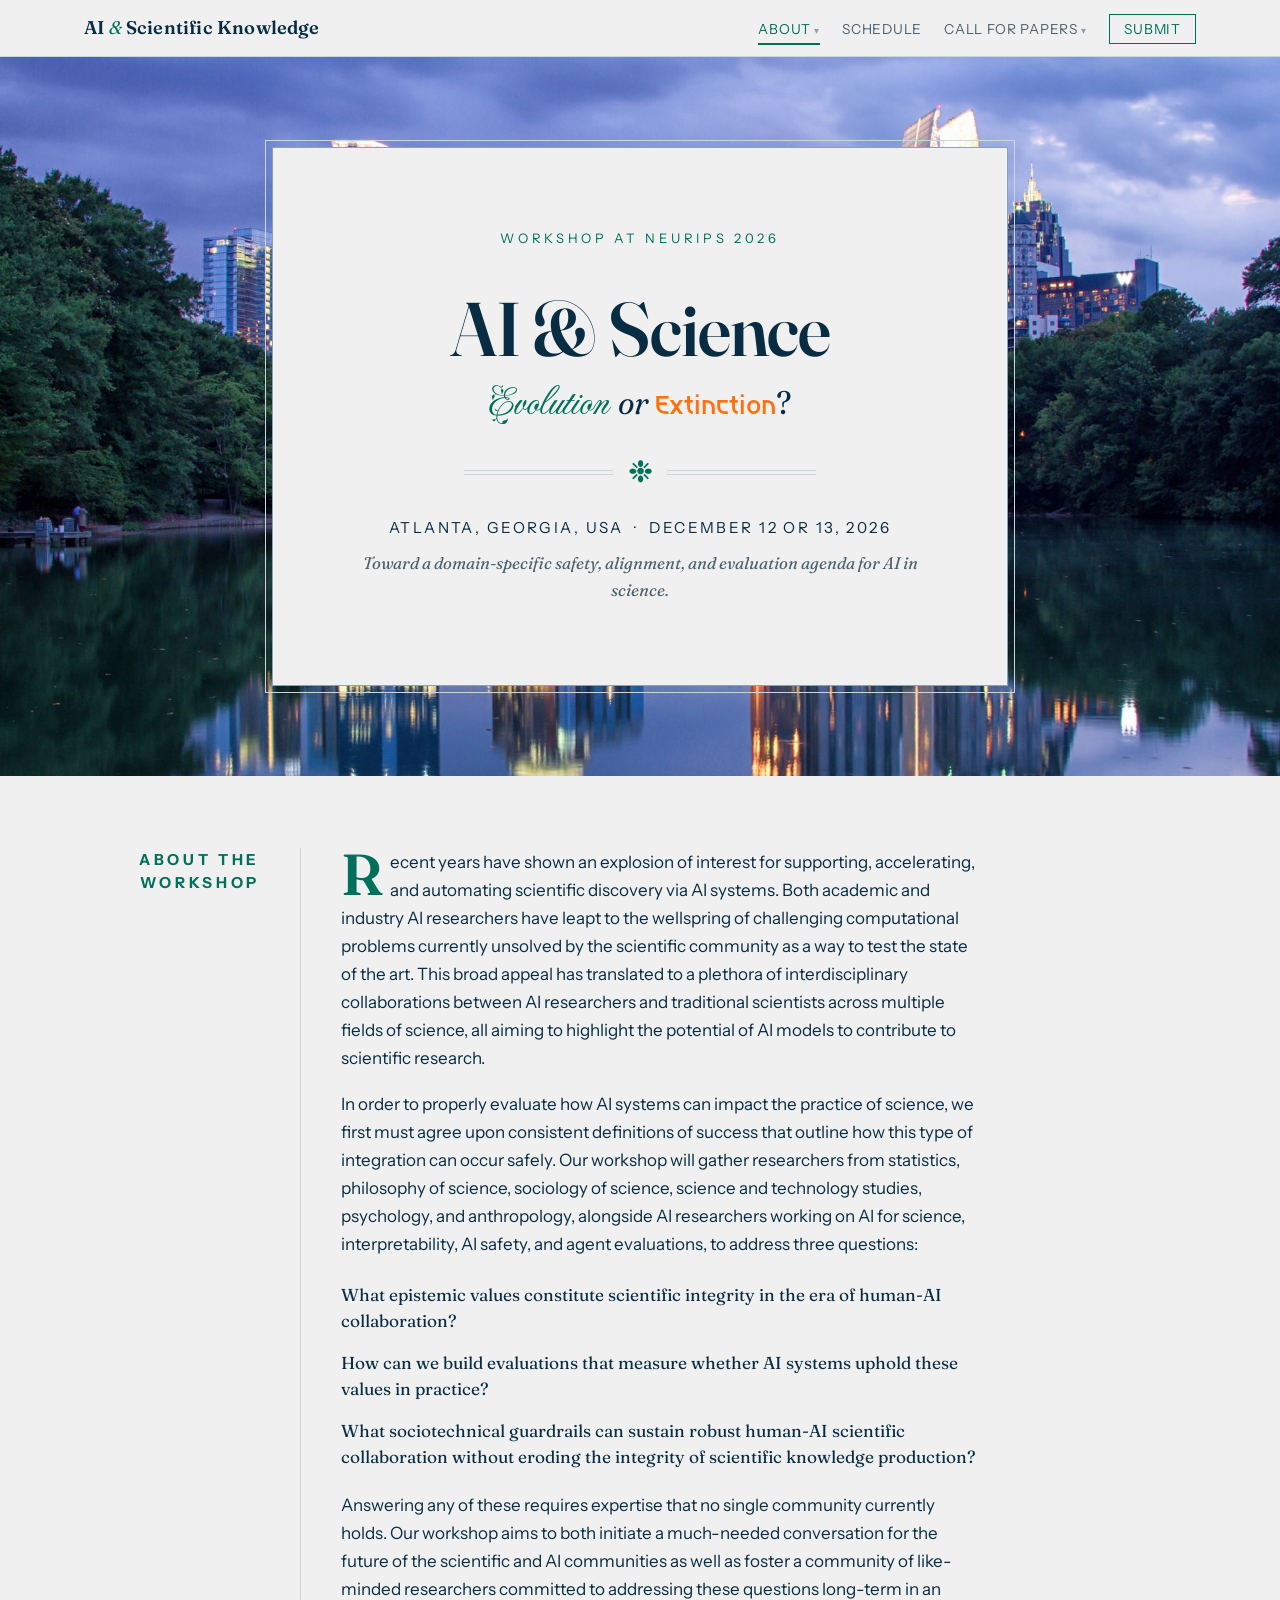
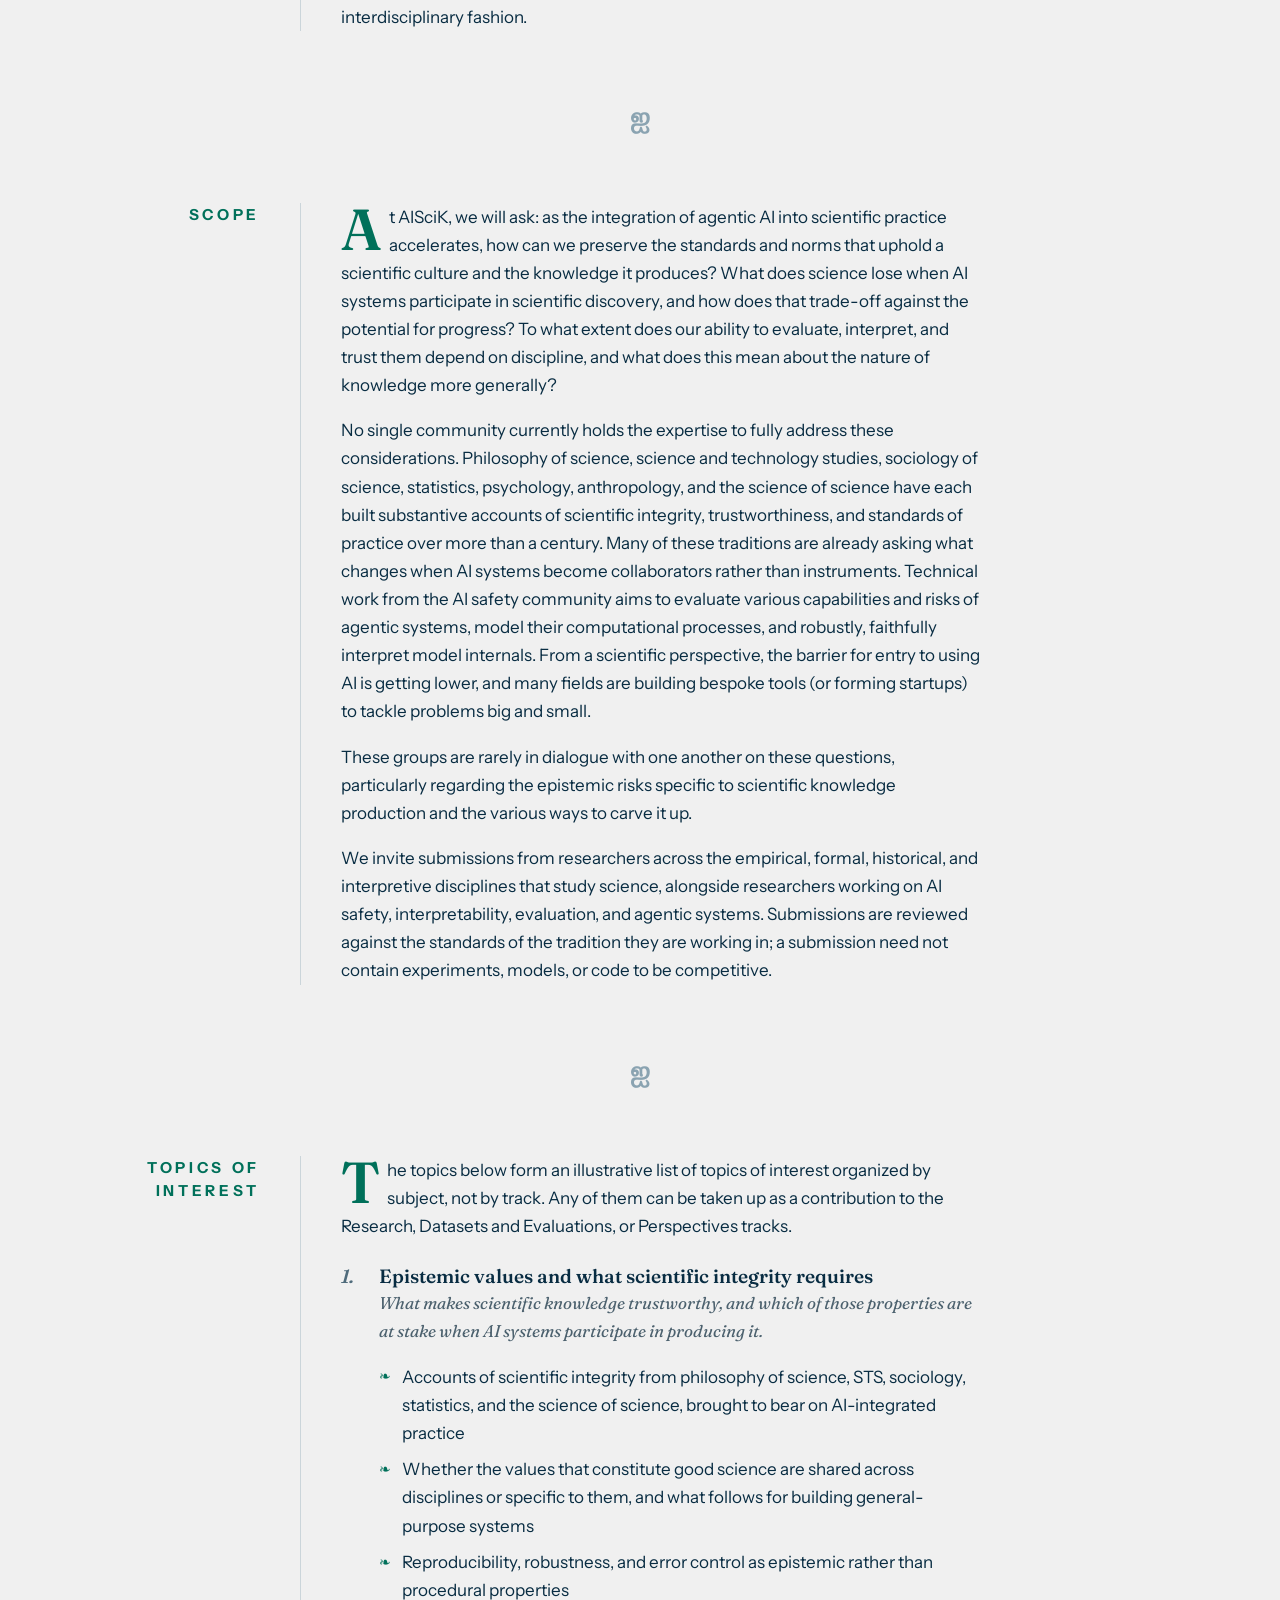
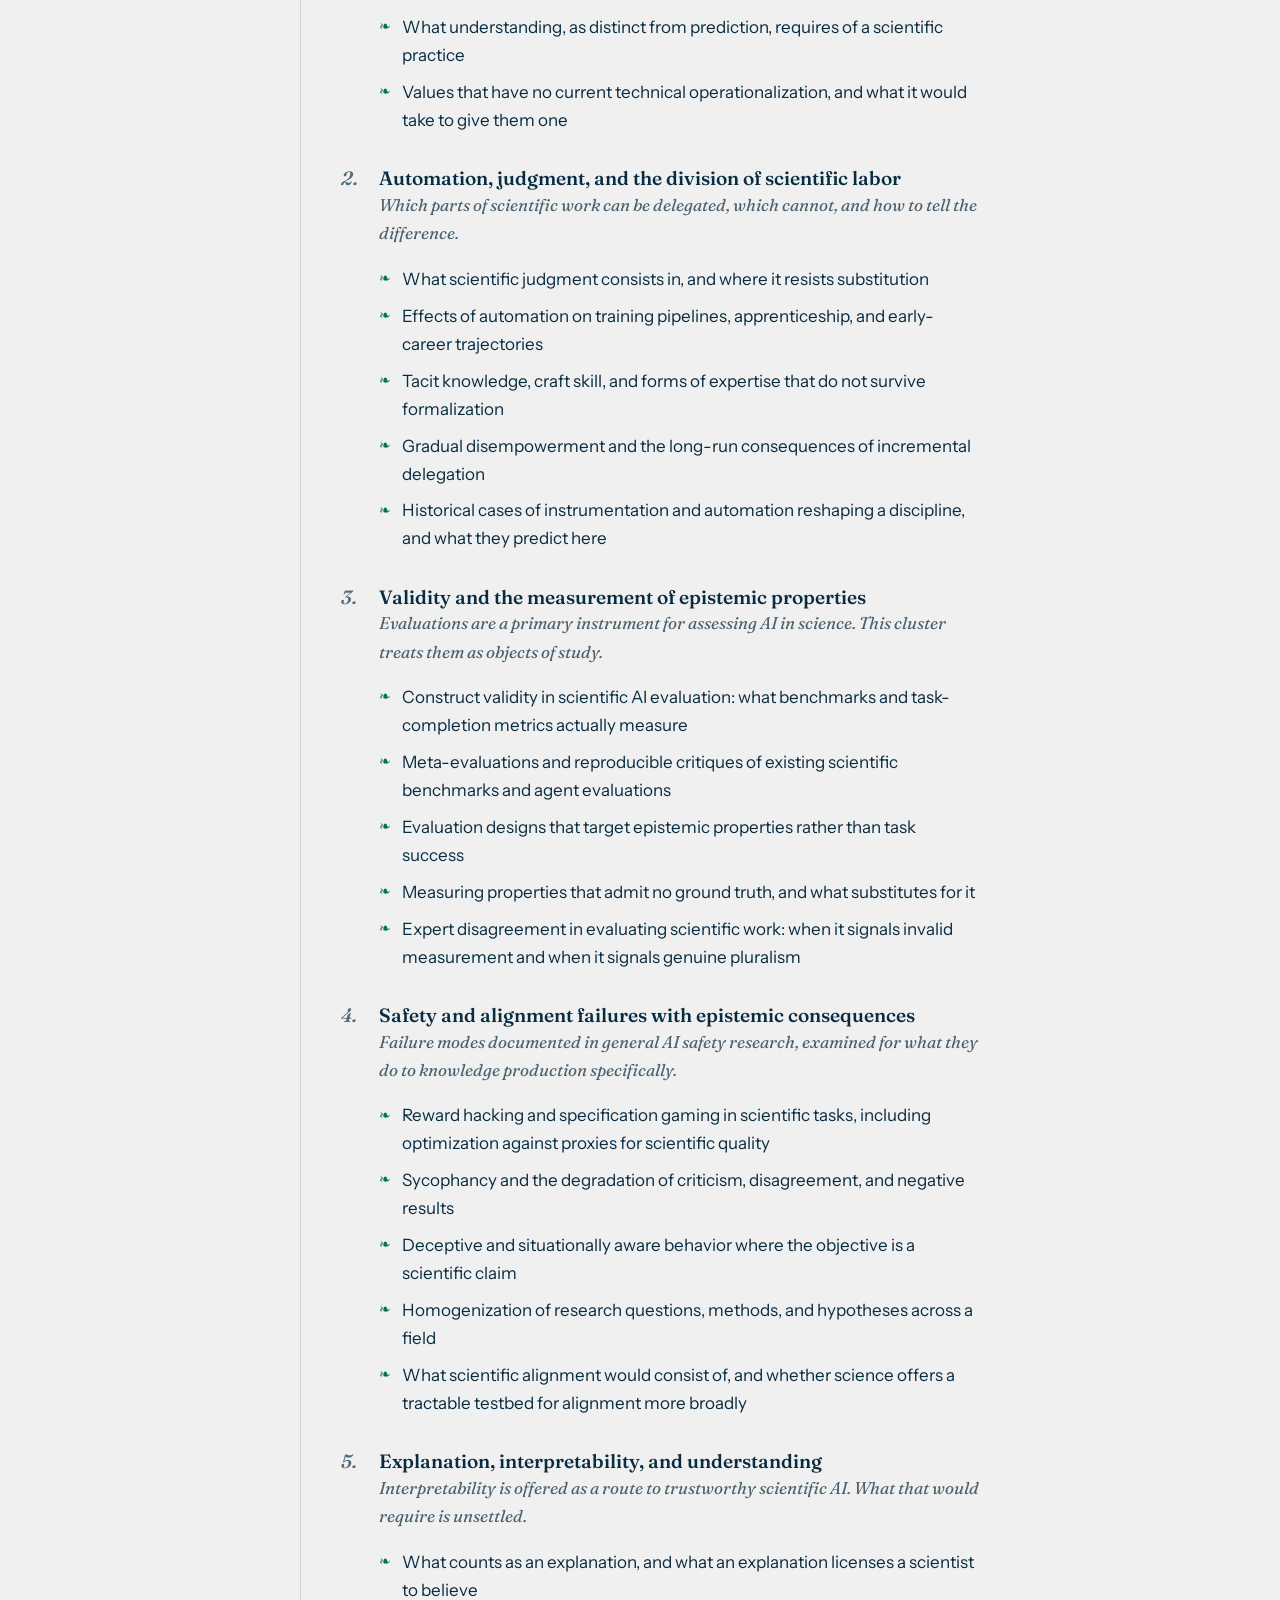
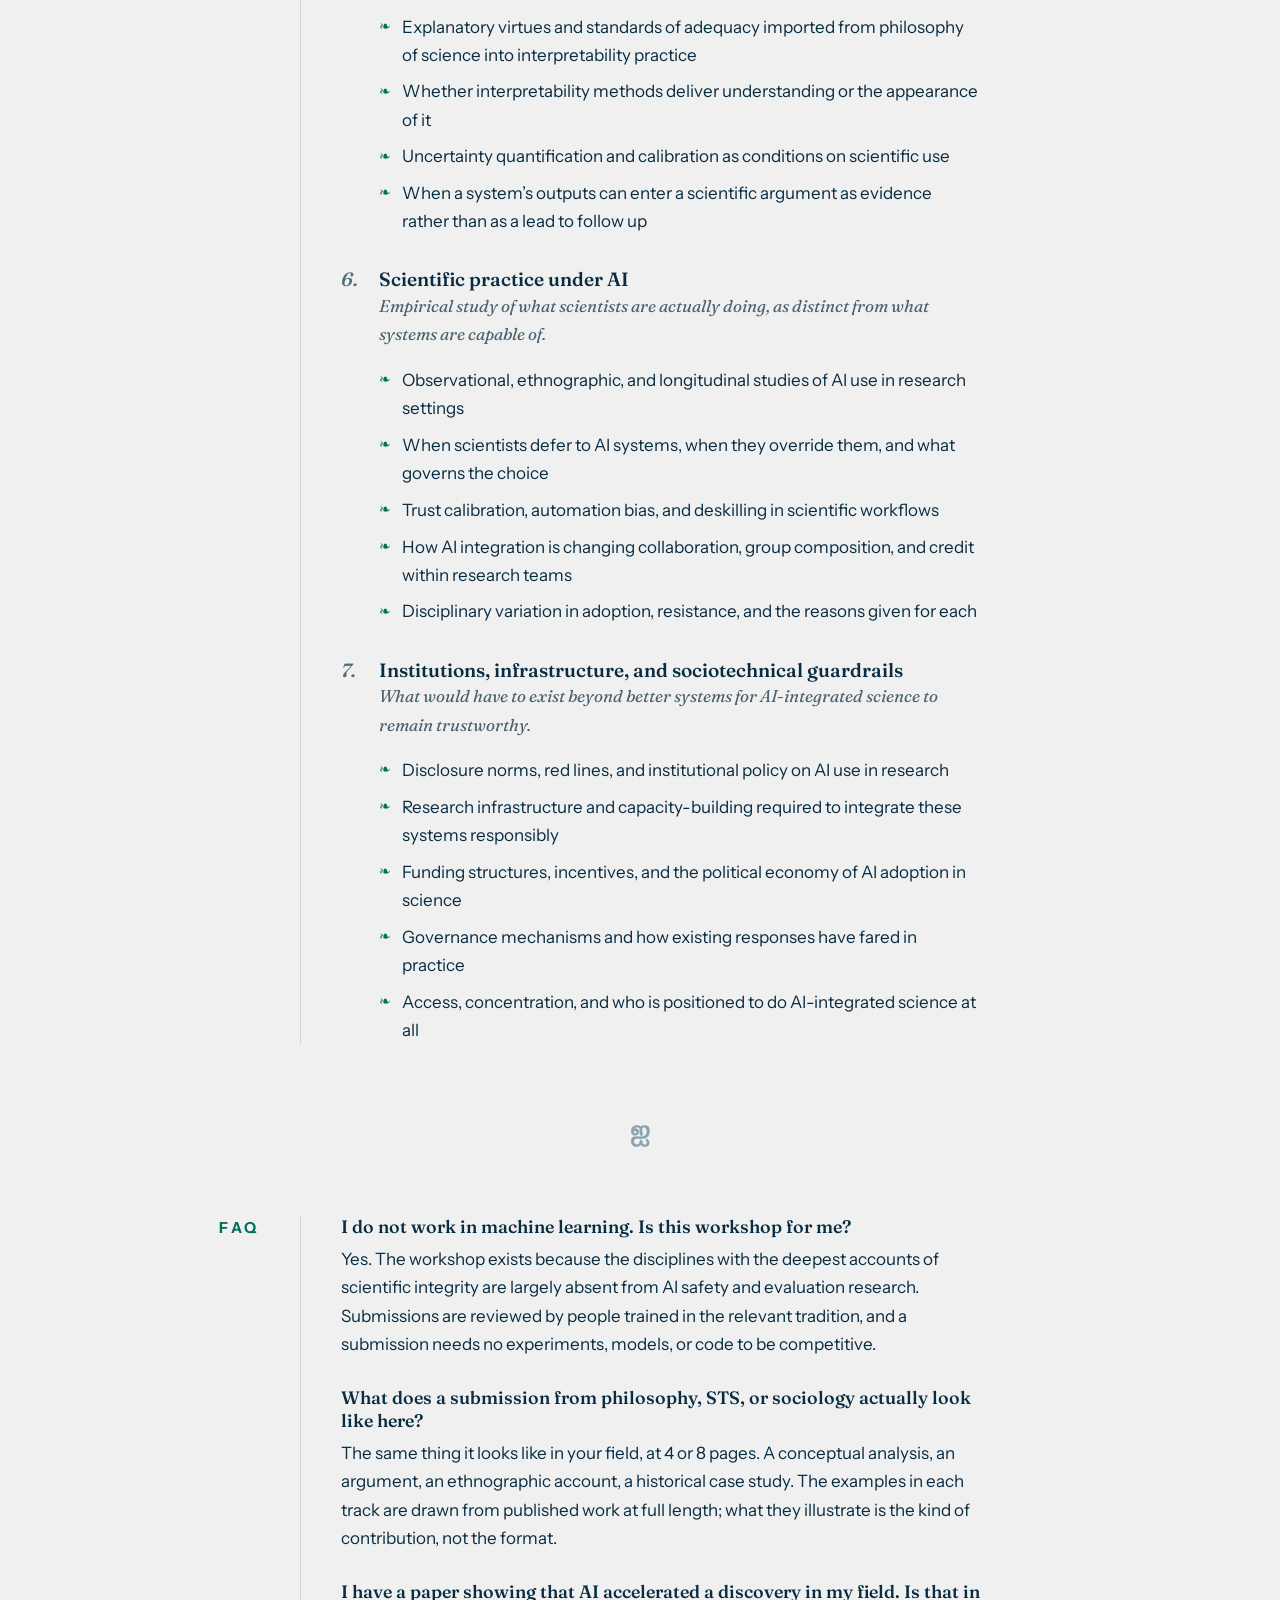
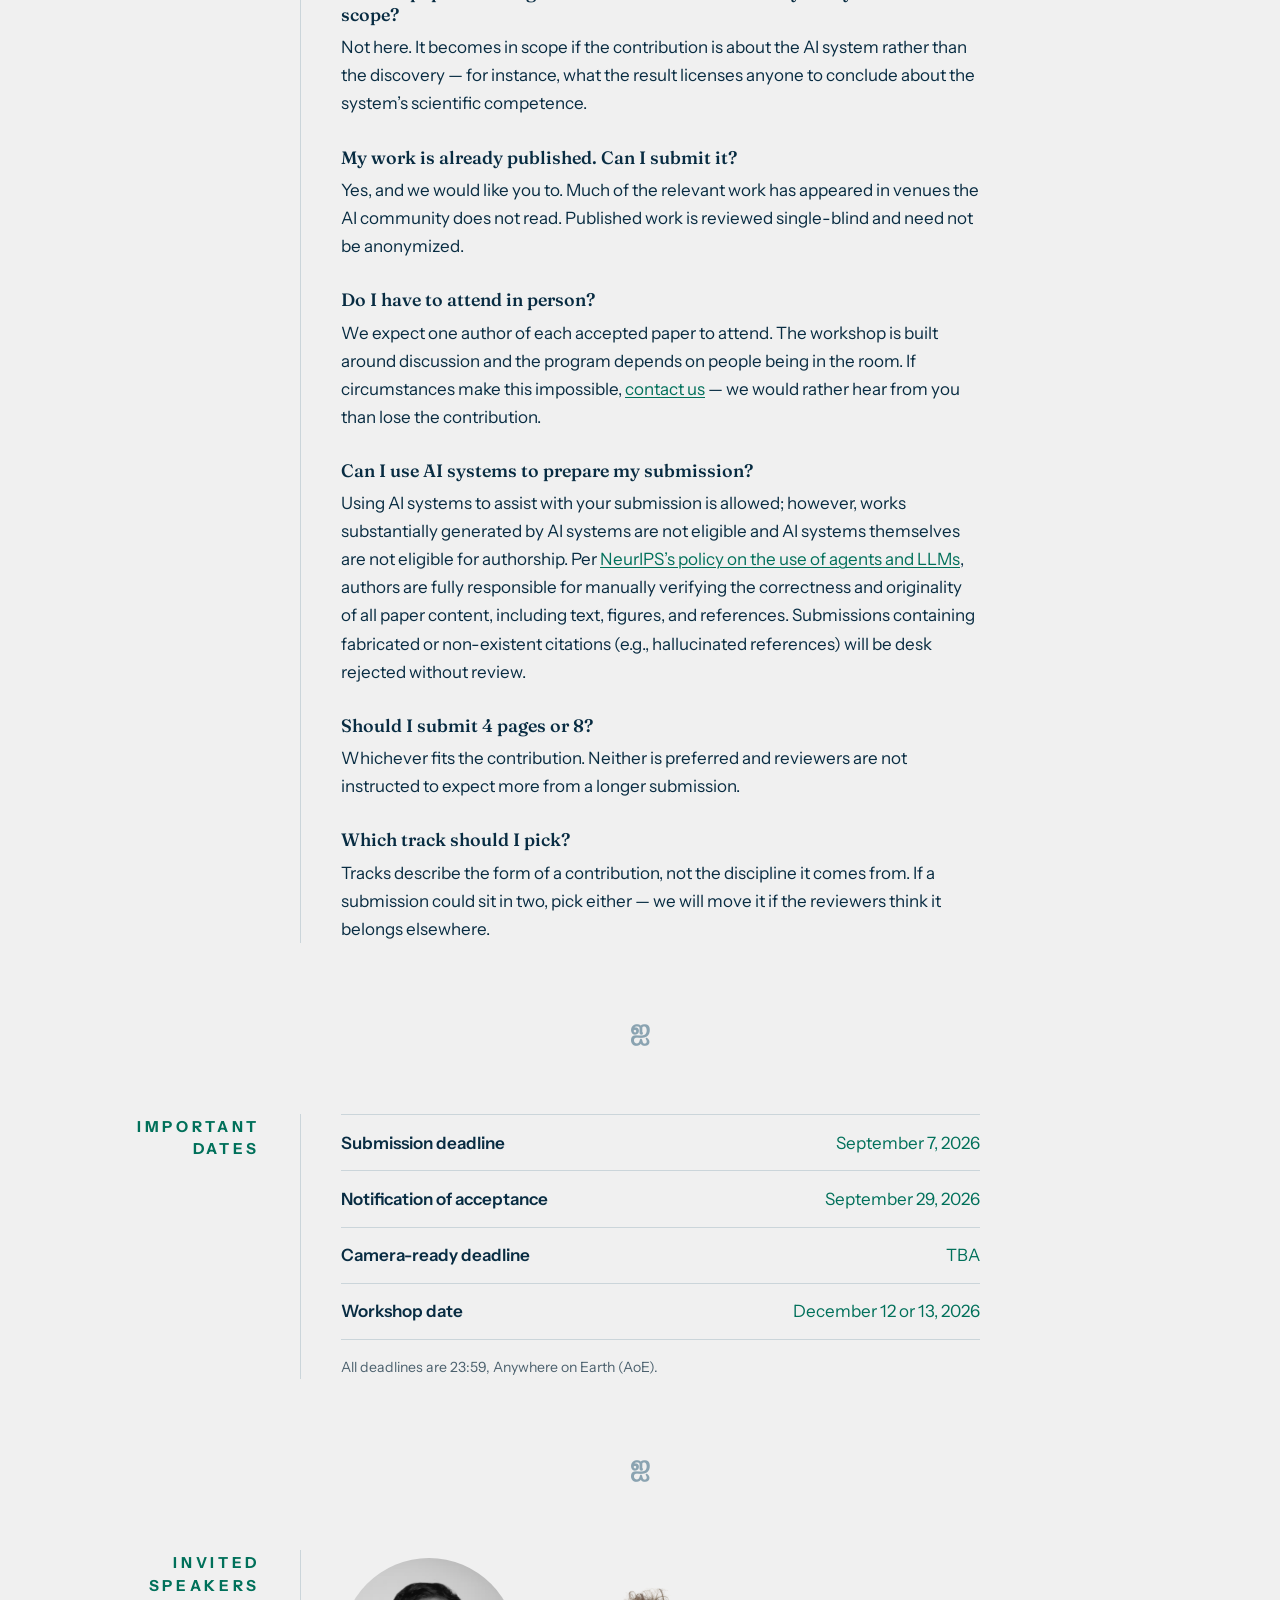
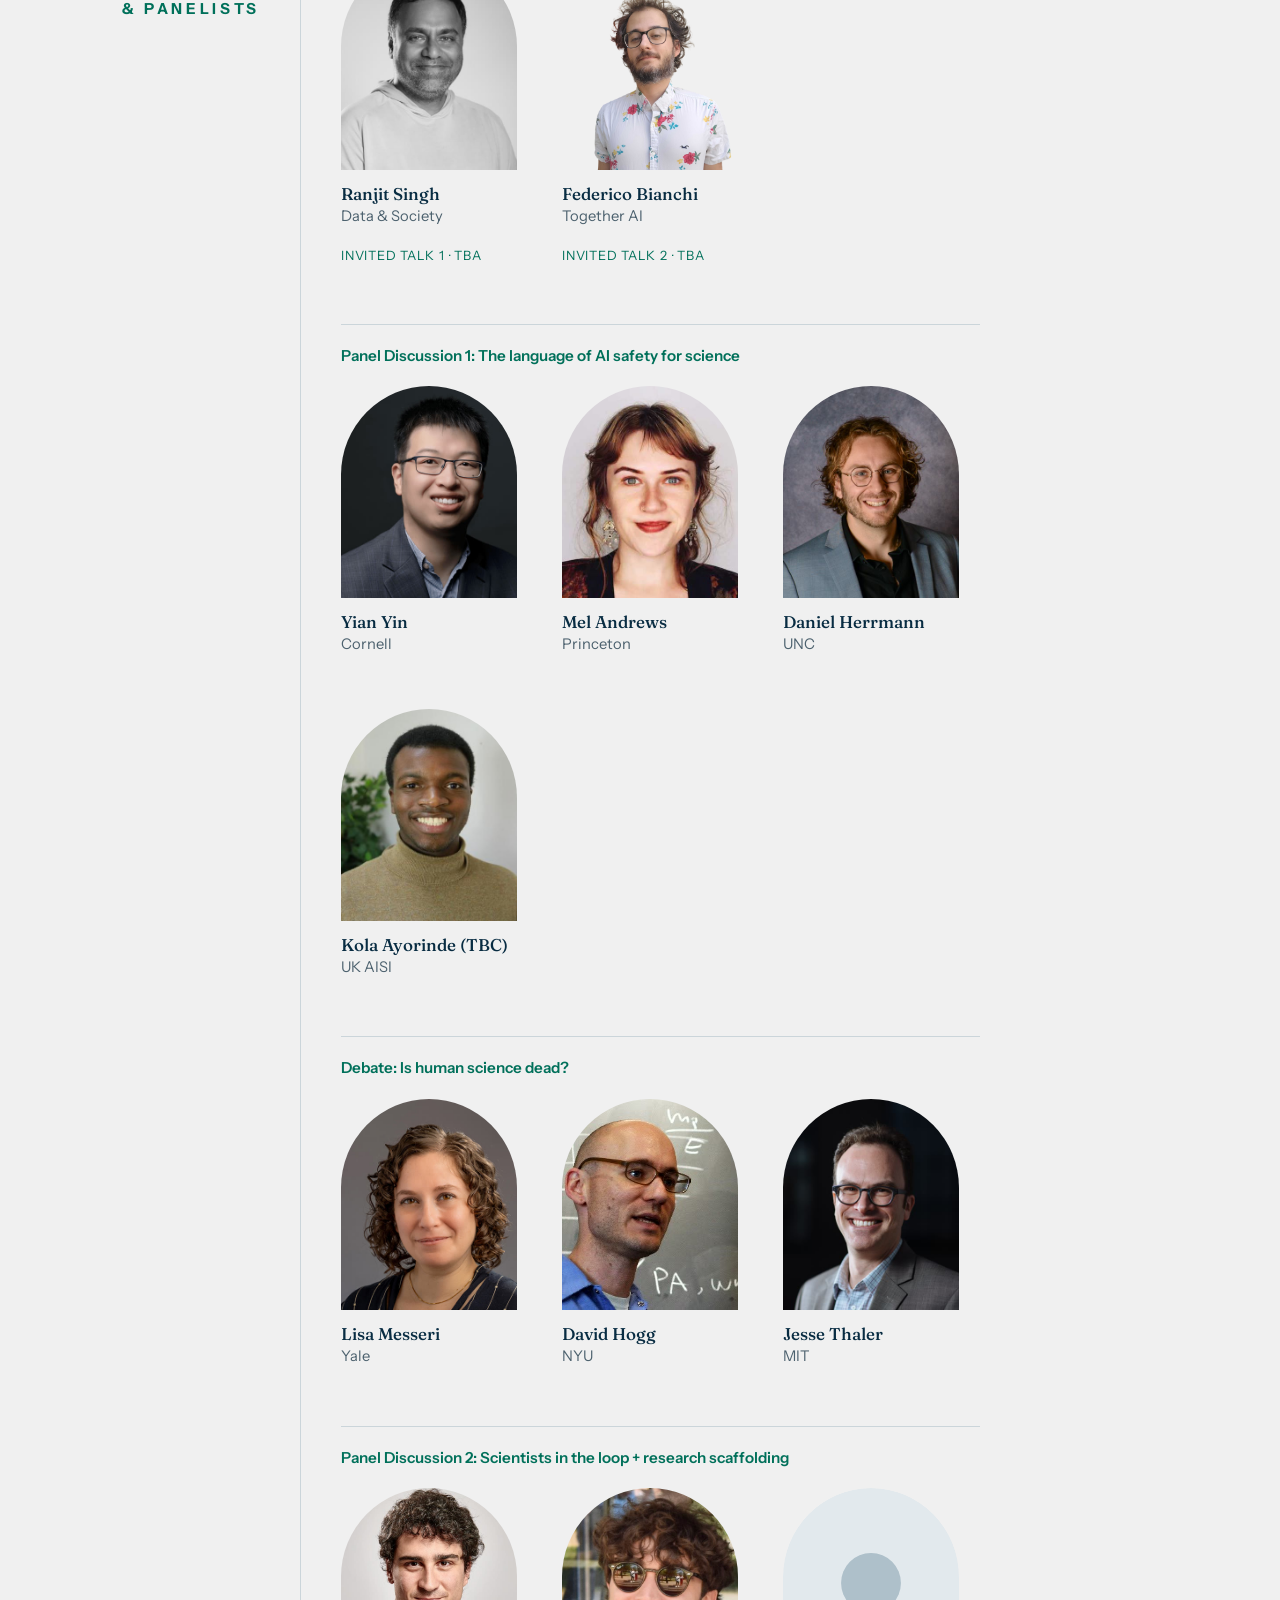
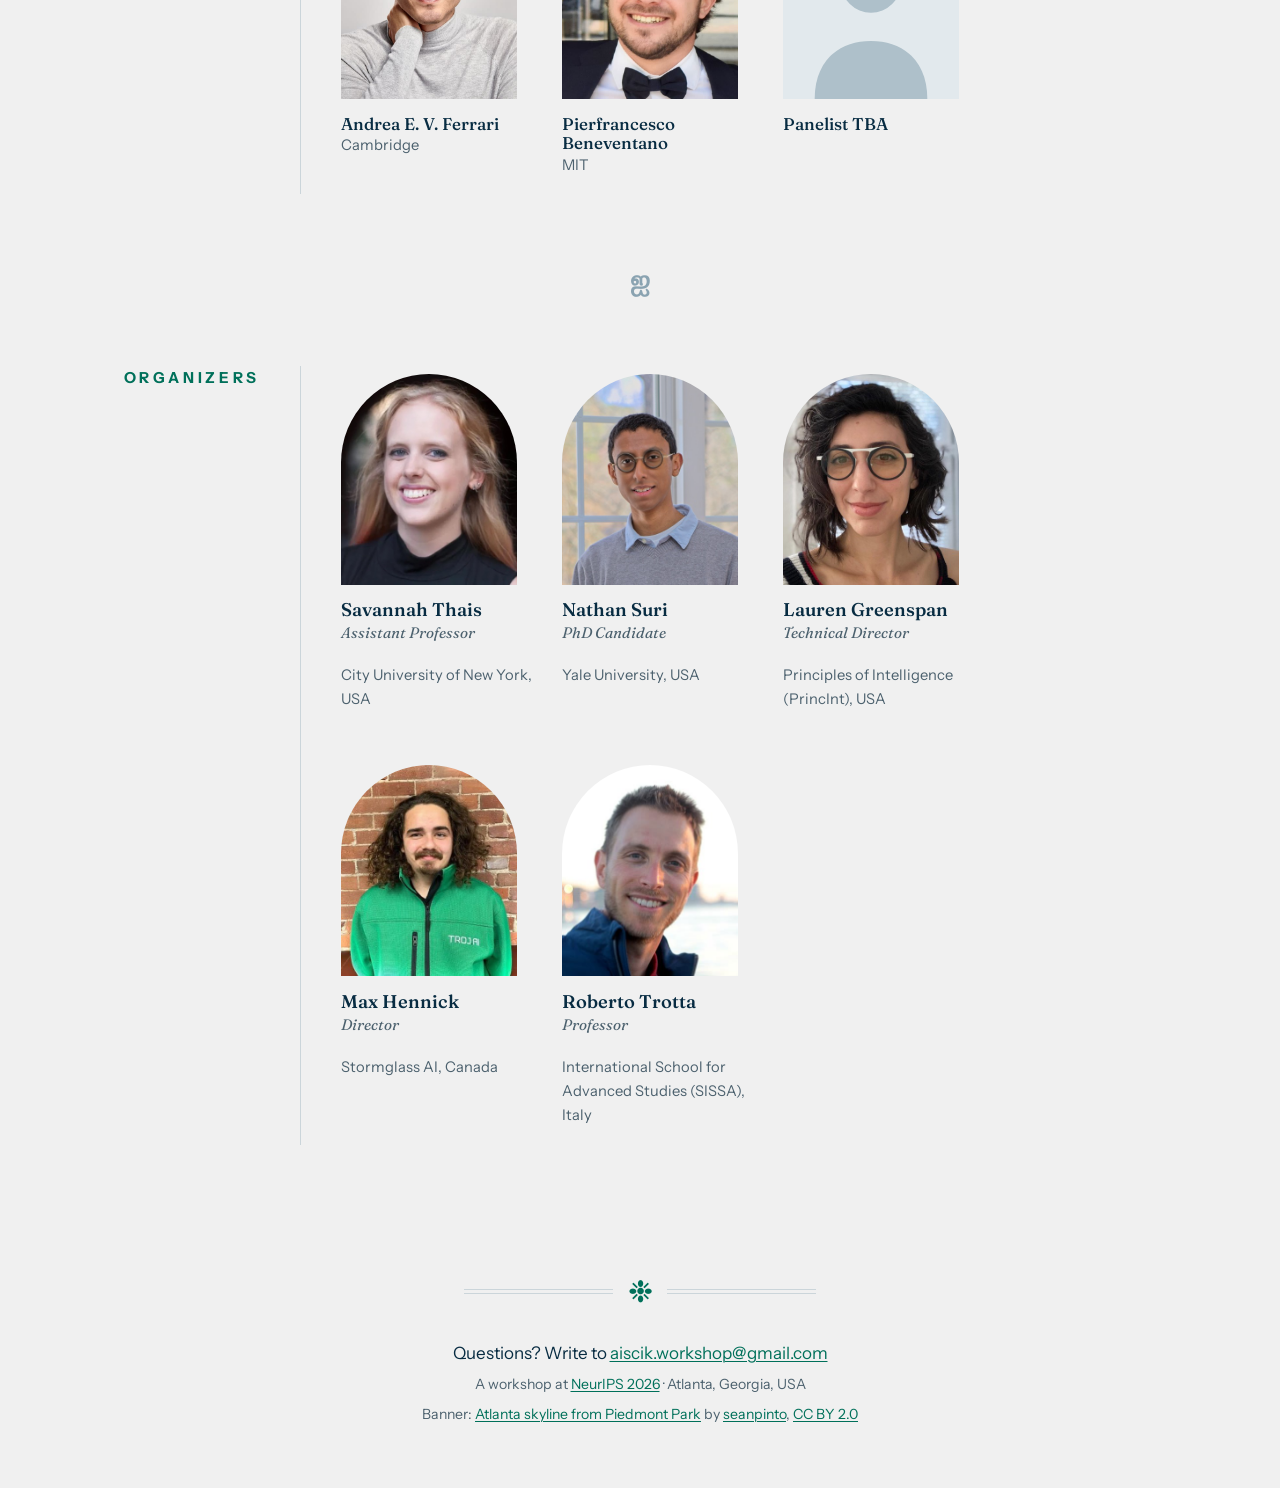
==== commit 1245398f: "Add Kola Ayorinde (TBC) to Panel Discussion 1 Co-Authored-By: Claude Opus 4.8 <noreply@anthropic.com" ====
--- a/index.html
+++ b/index.html
@@ -260,6 +260,11 @@
           <h4>Daniel Herrmann</h4>
           <p class="person-affil">UNC</p>
         </li>
+        <li class="person">
+          <img src="/assets/headshots/kola-ayorinde.jpg" alt="Headshot of Kola Ayorinde" width="460" height="460" loading="lazy">
+          <h4>Kola Ayorinde (TBC)</h4>
+          <p class="person-affil">UK AISI</p>
+        </li>
         </ul>
       </section>
       <section class="speaker-group" id="debate">
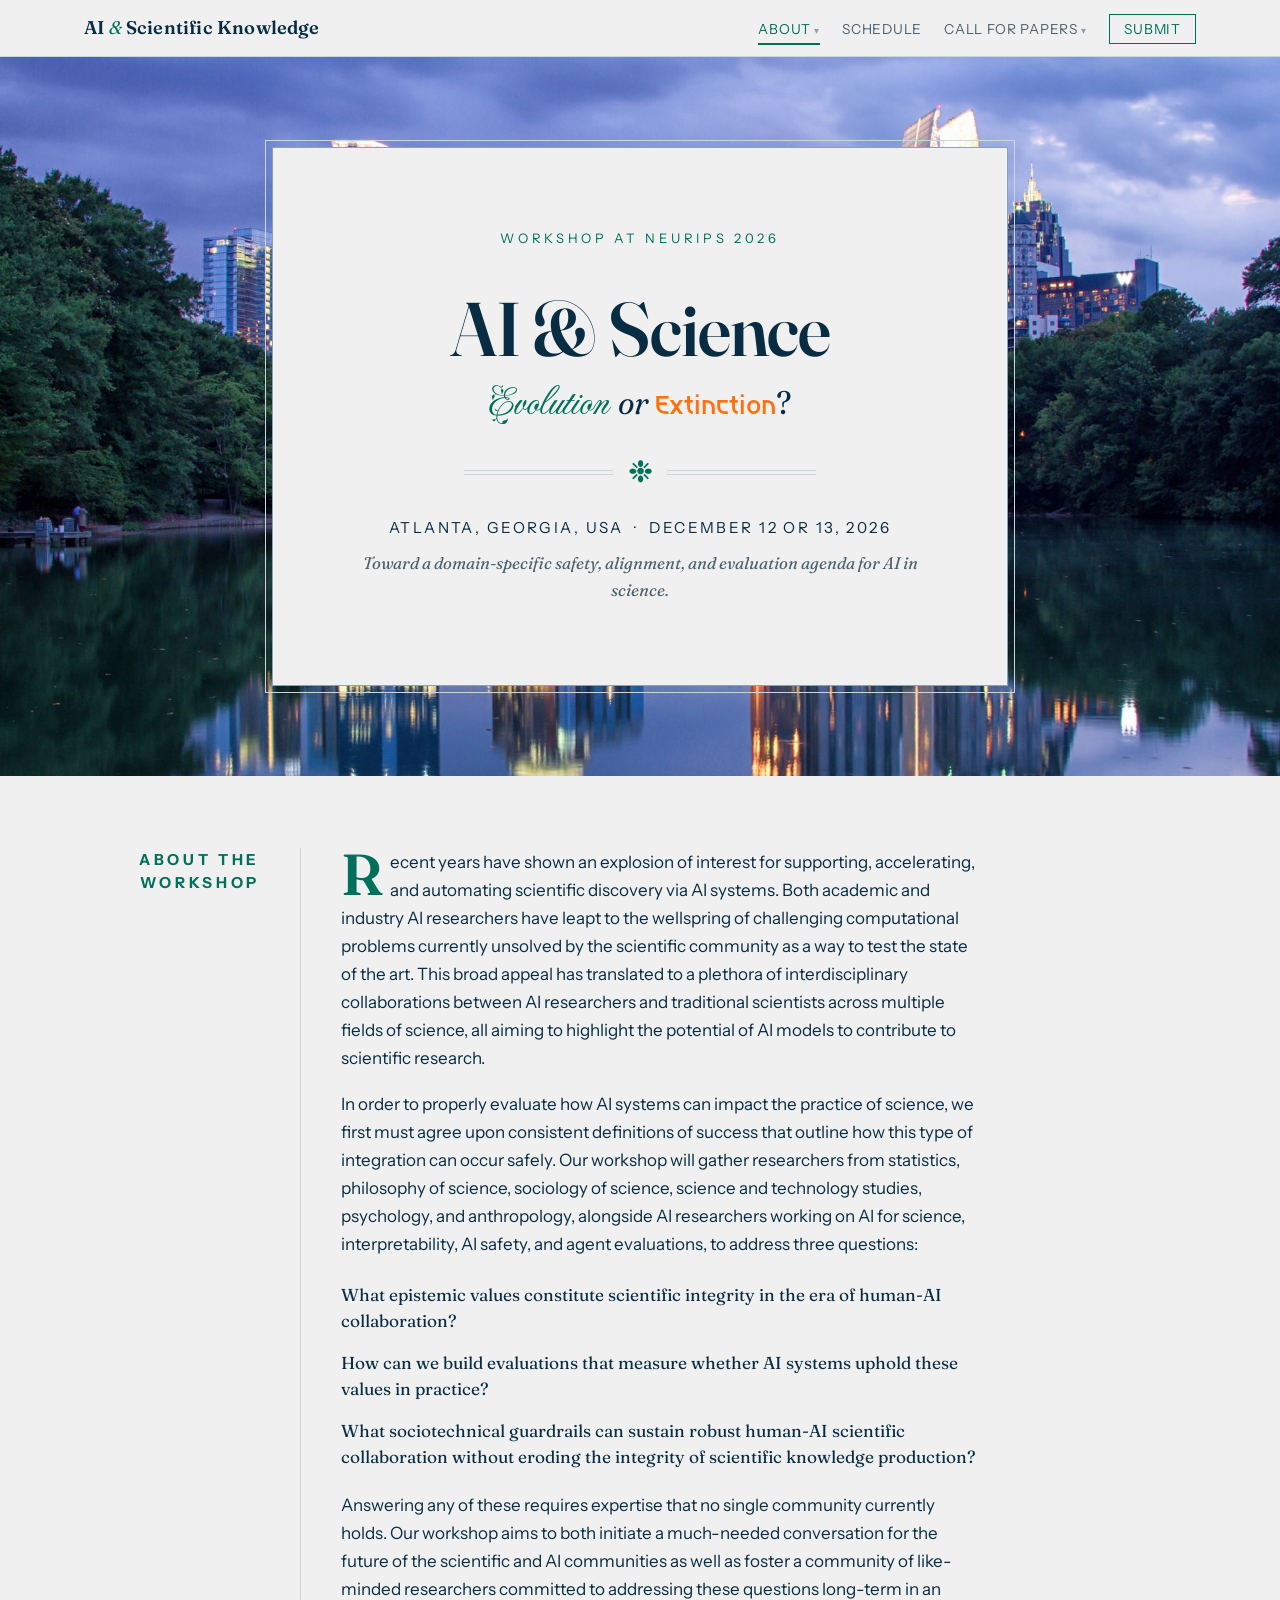
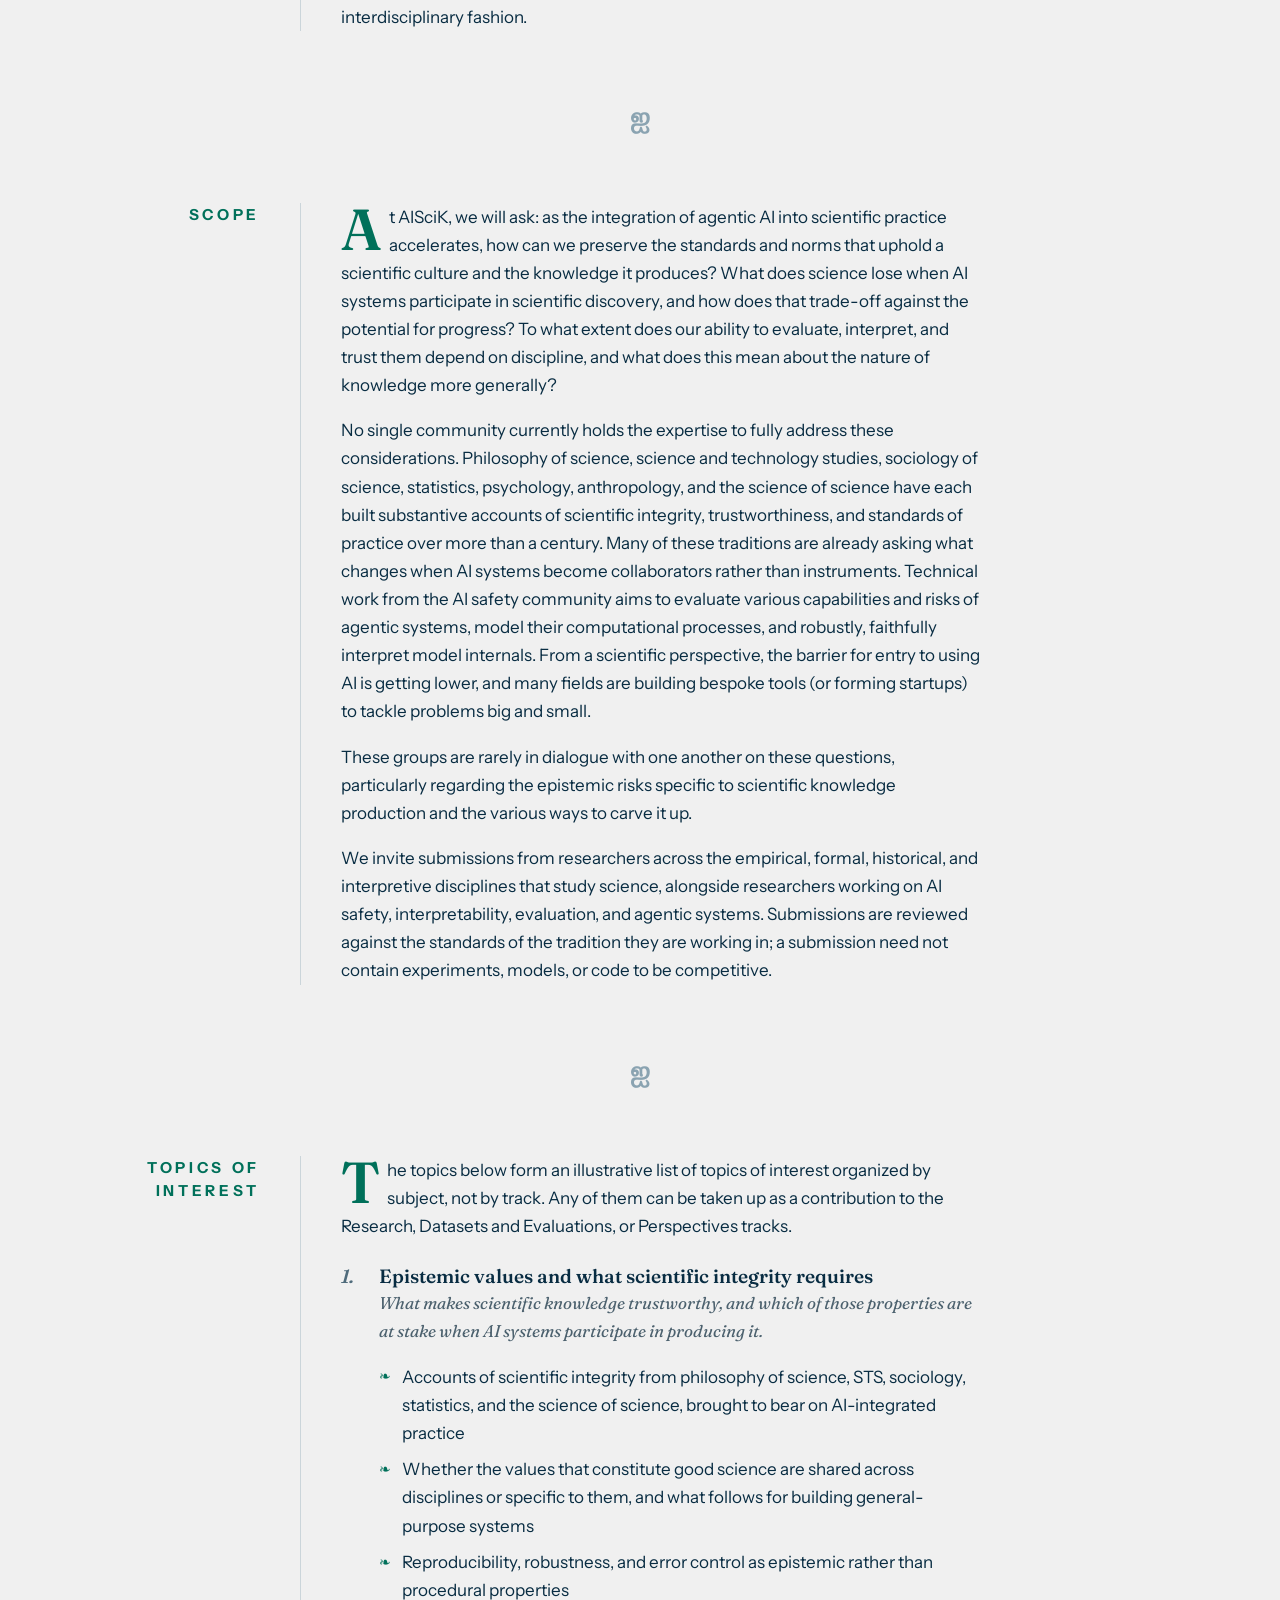
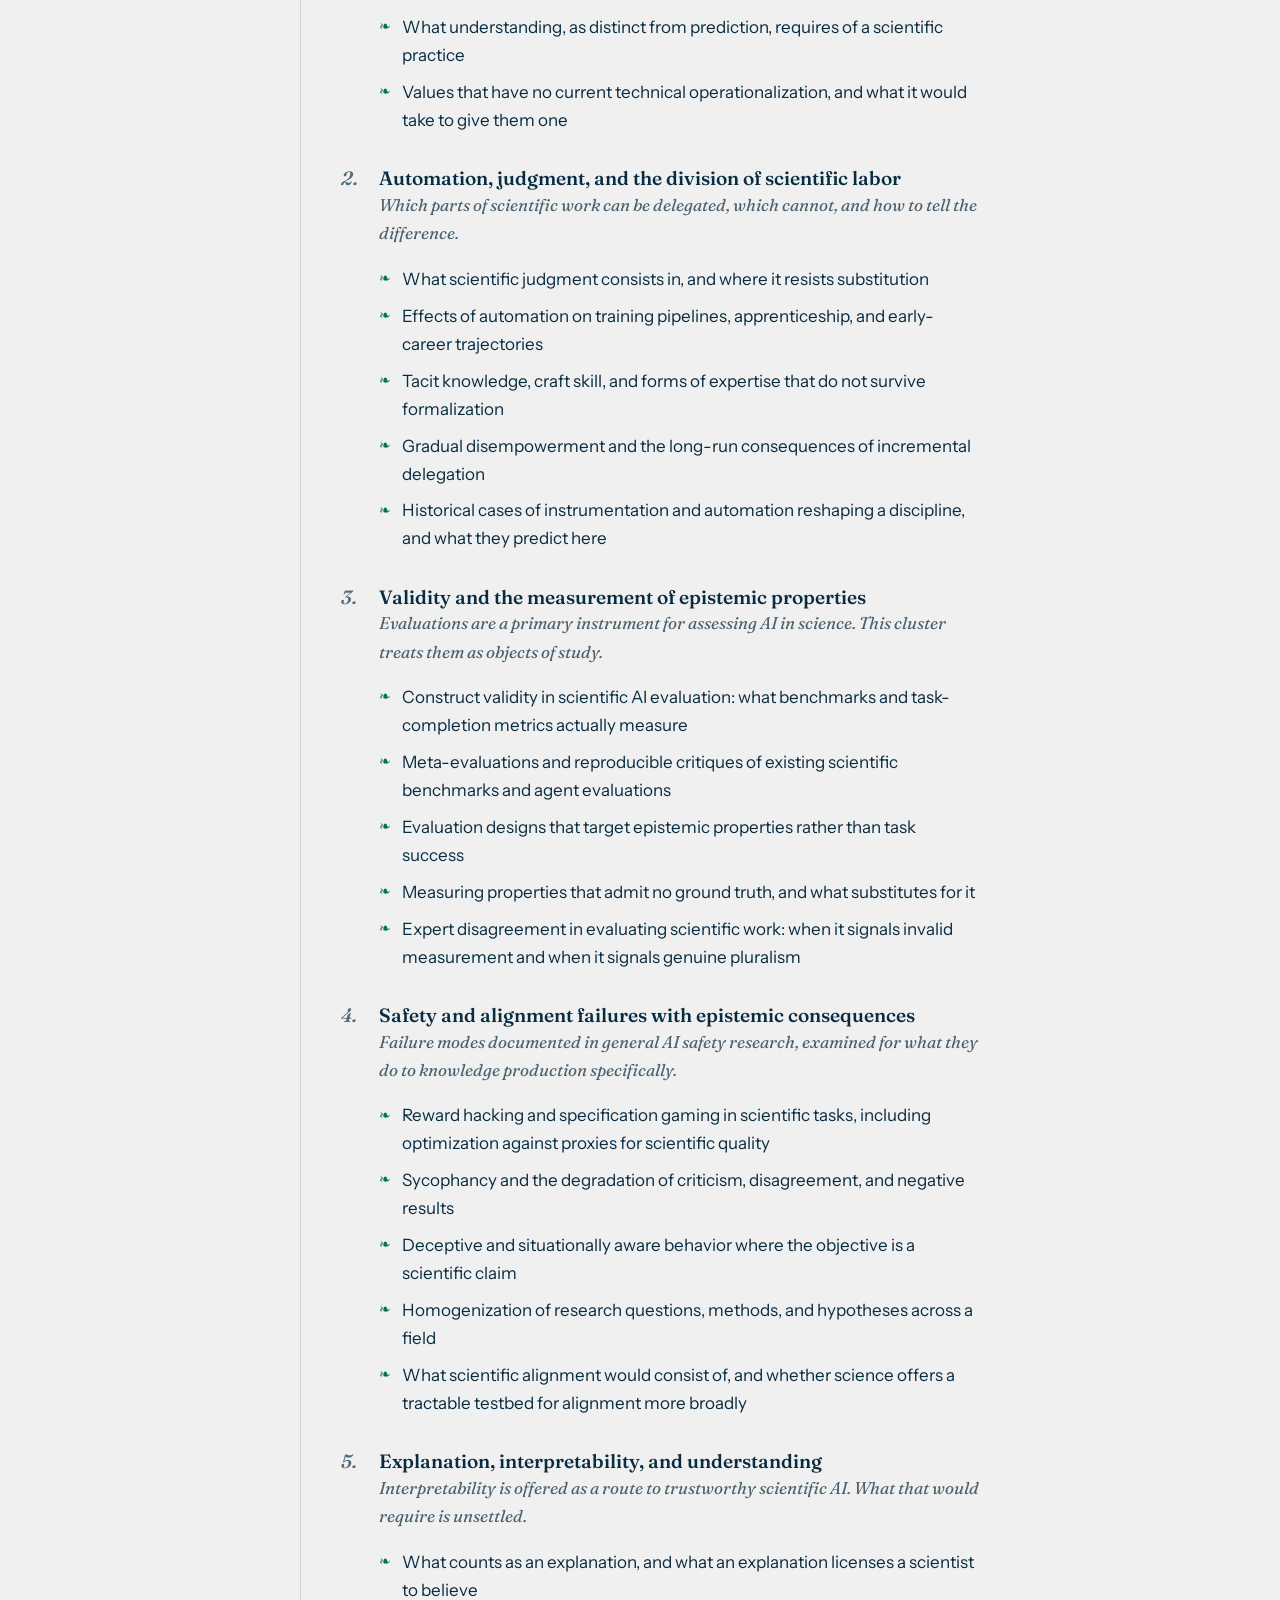
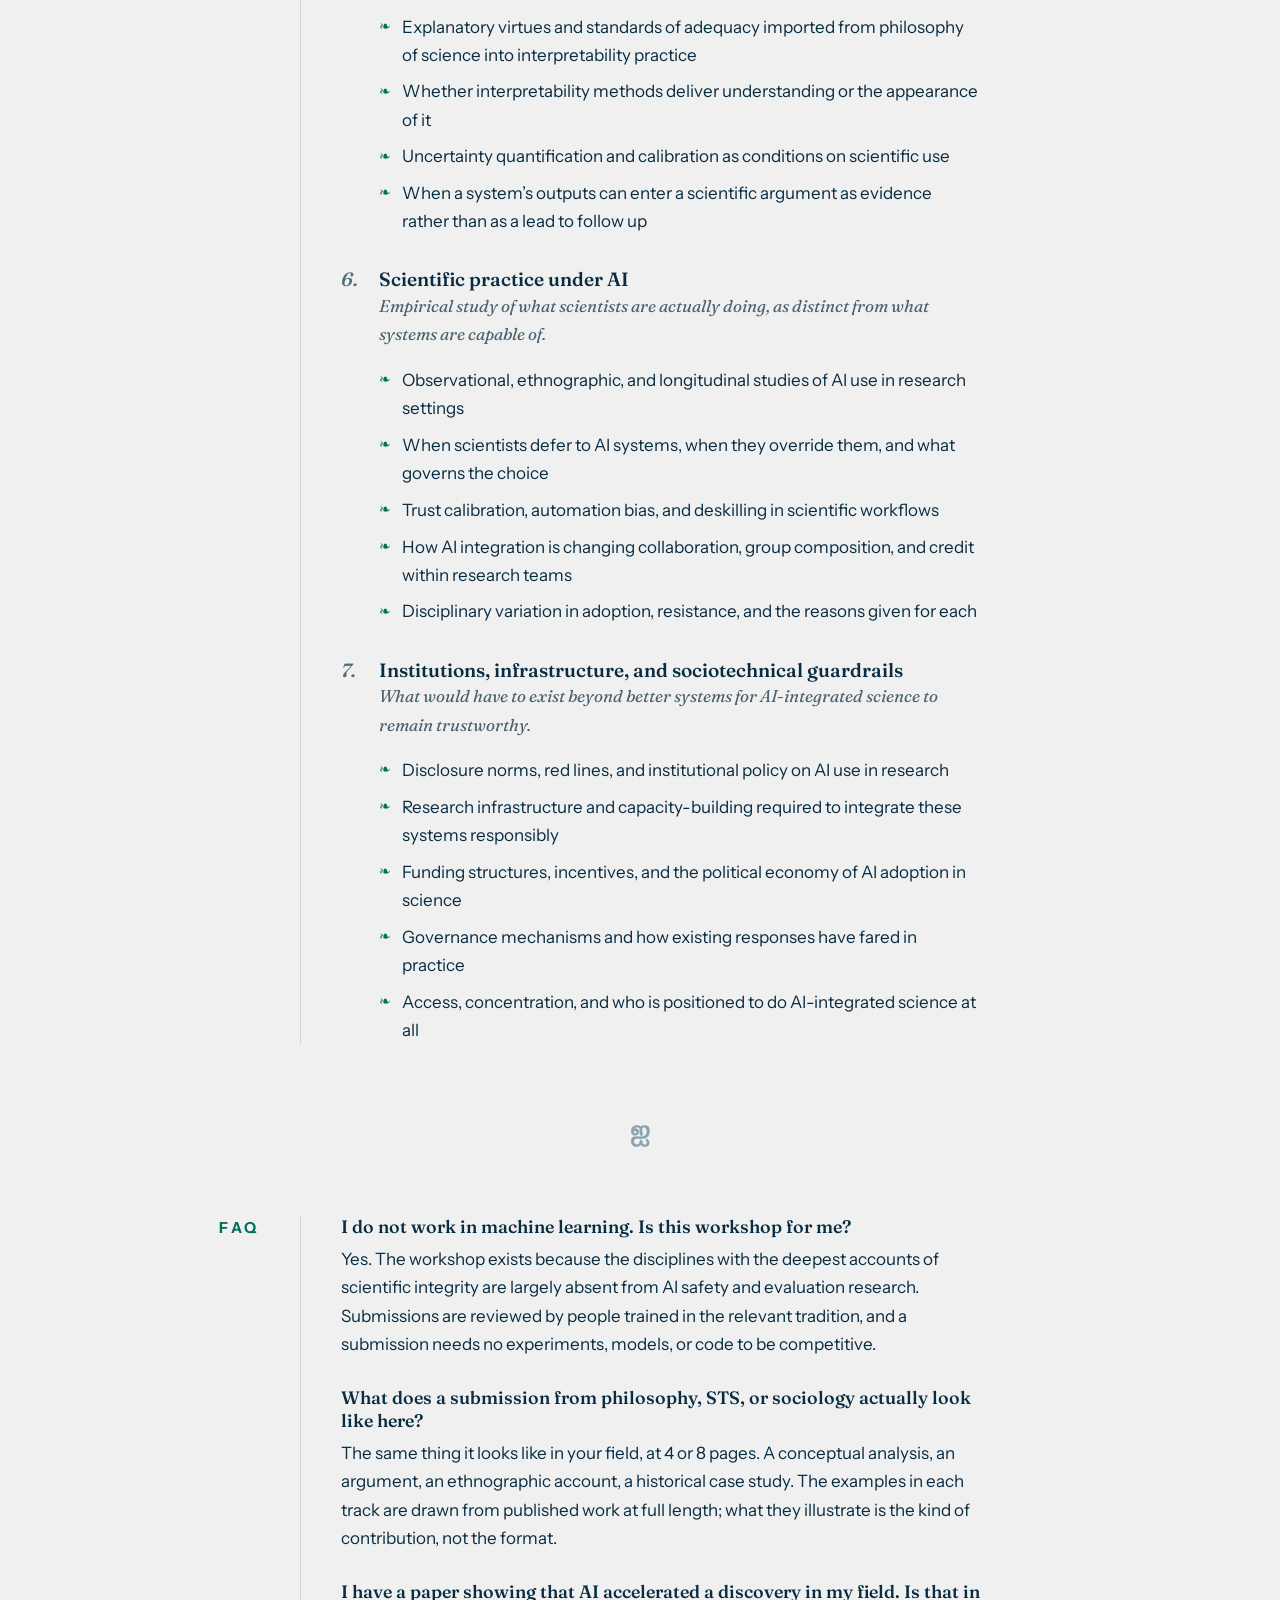
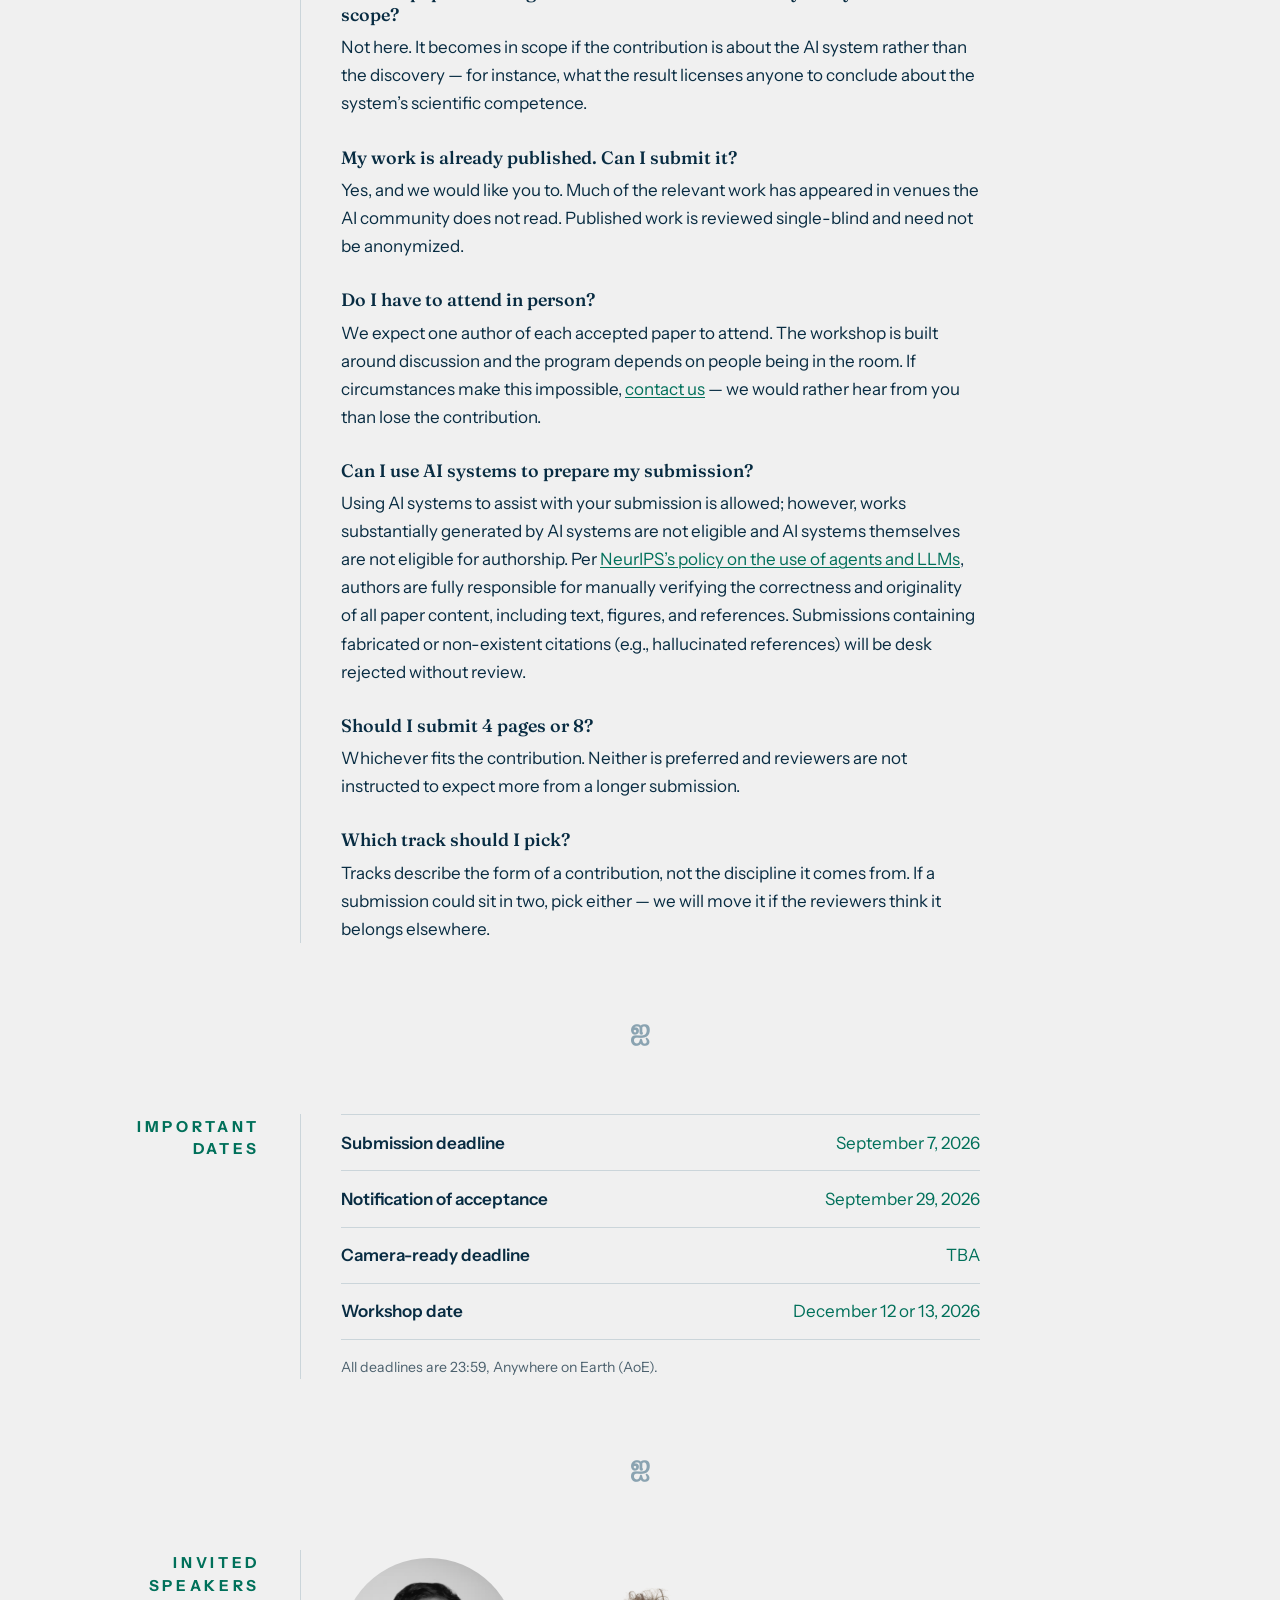
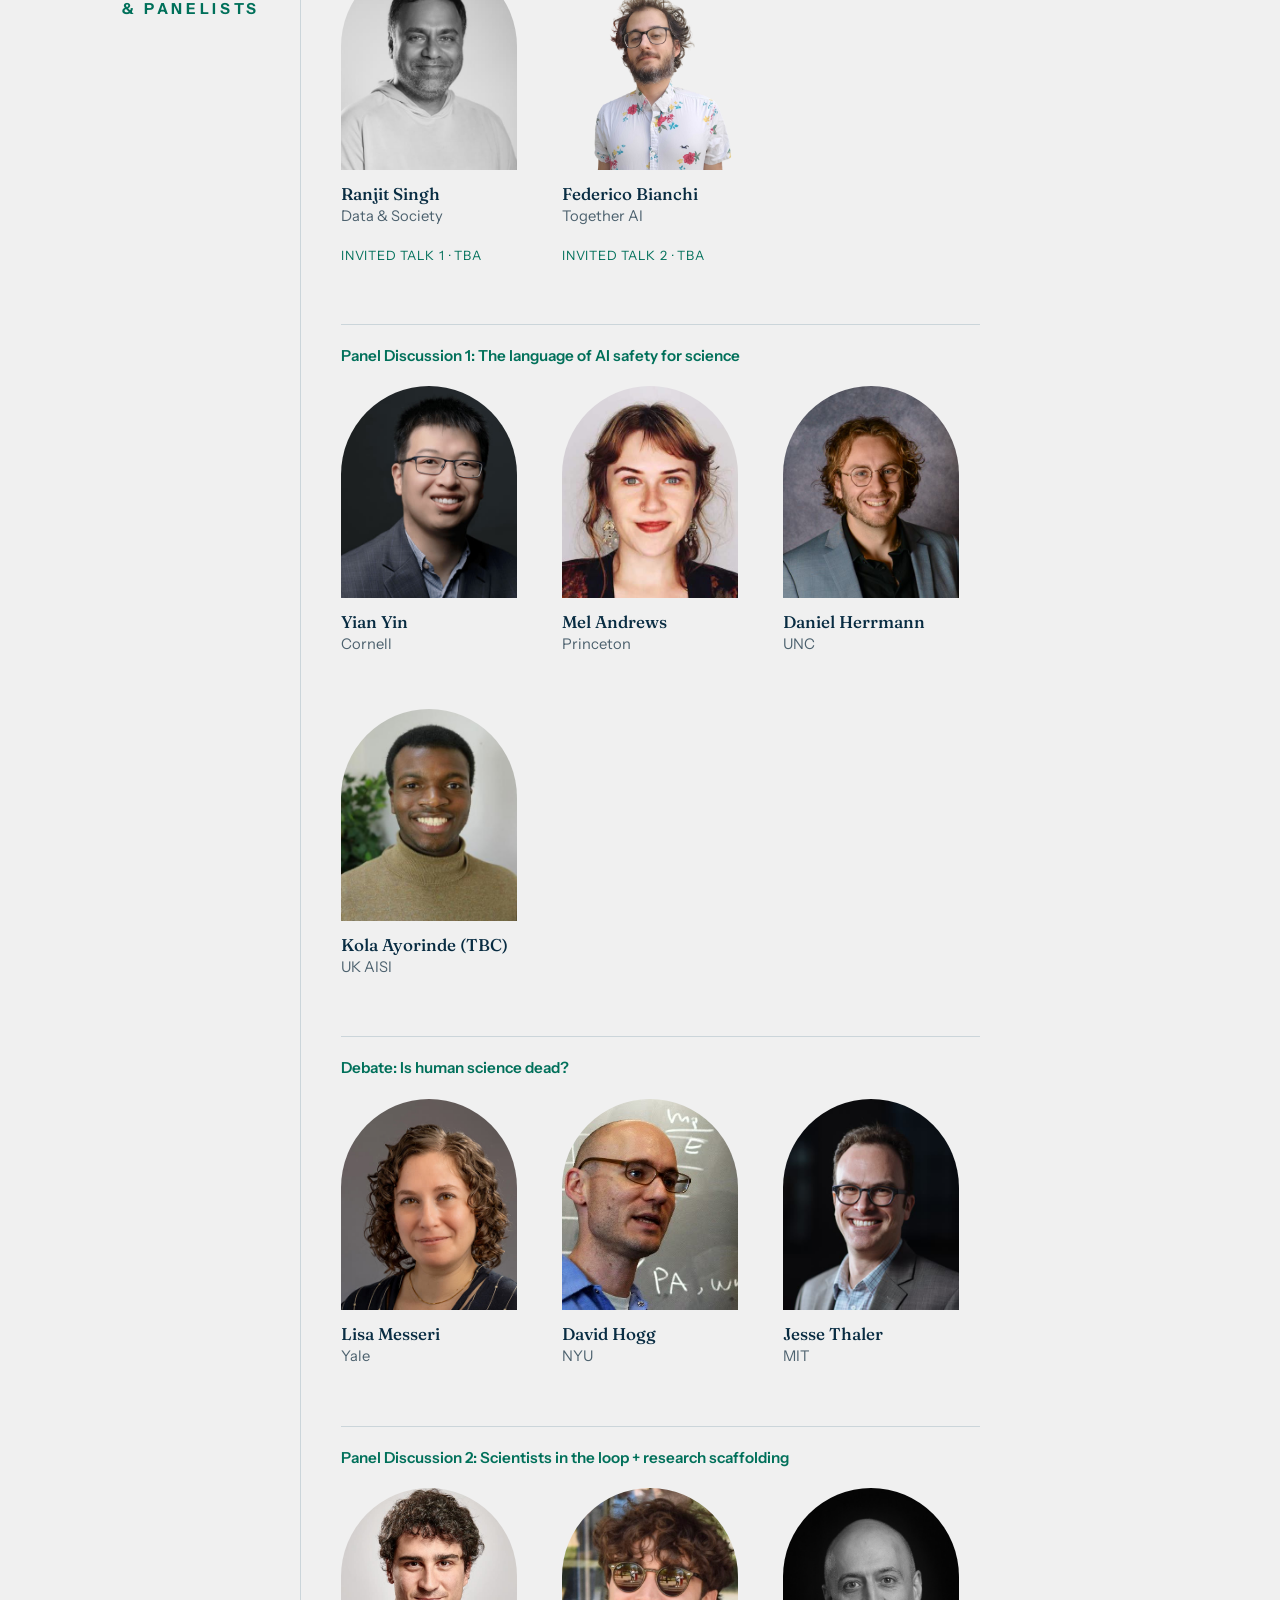
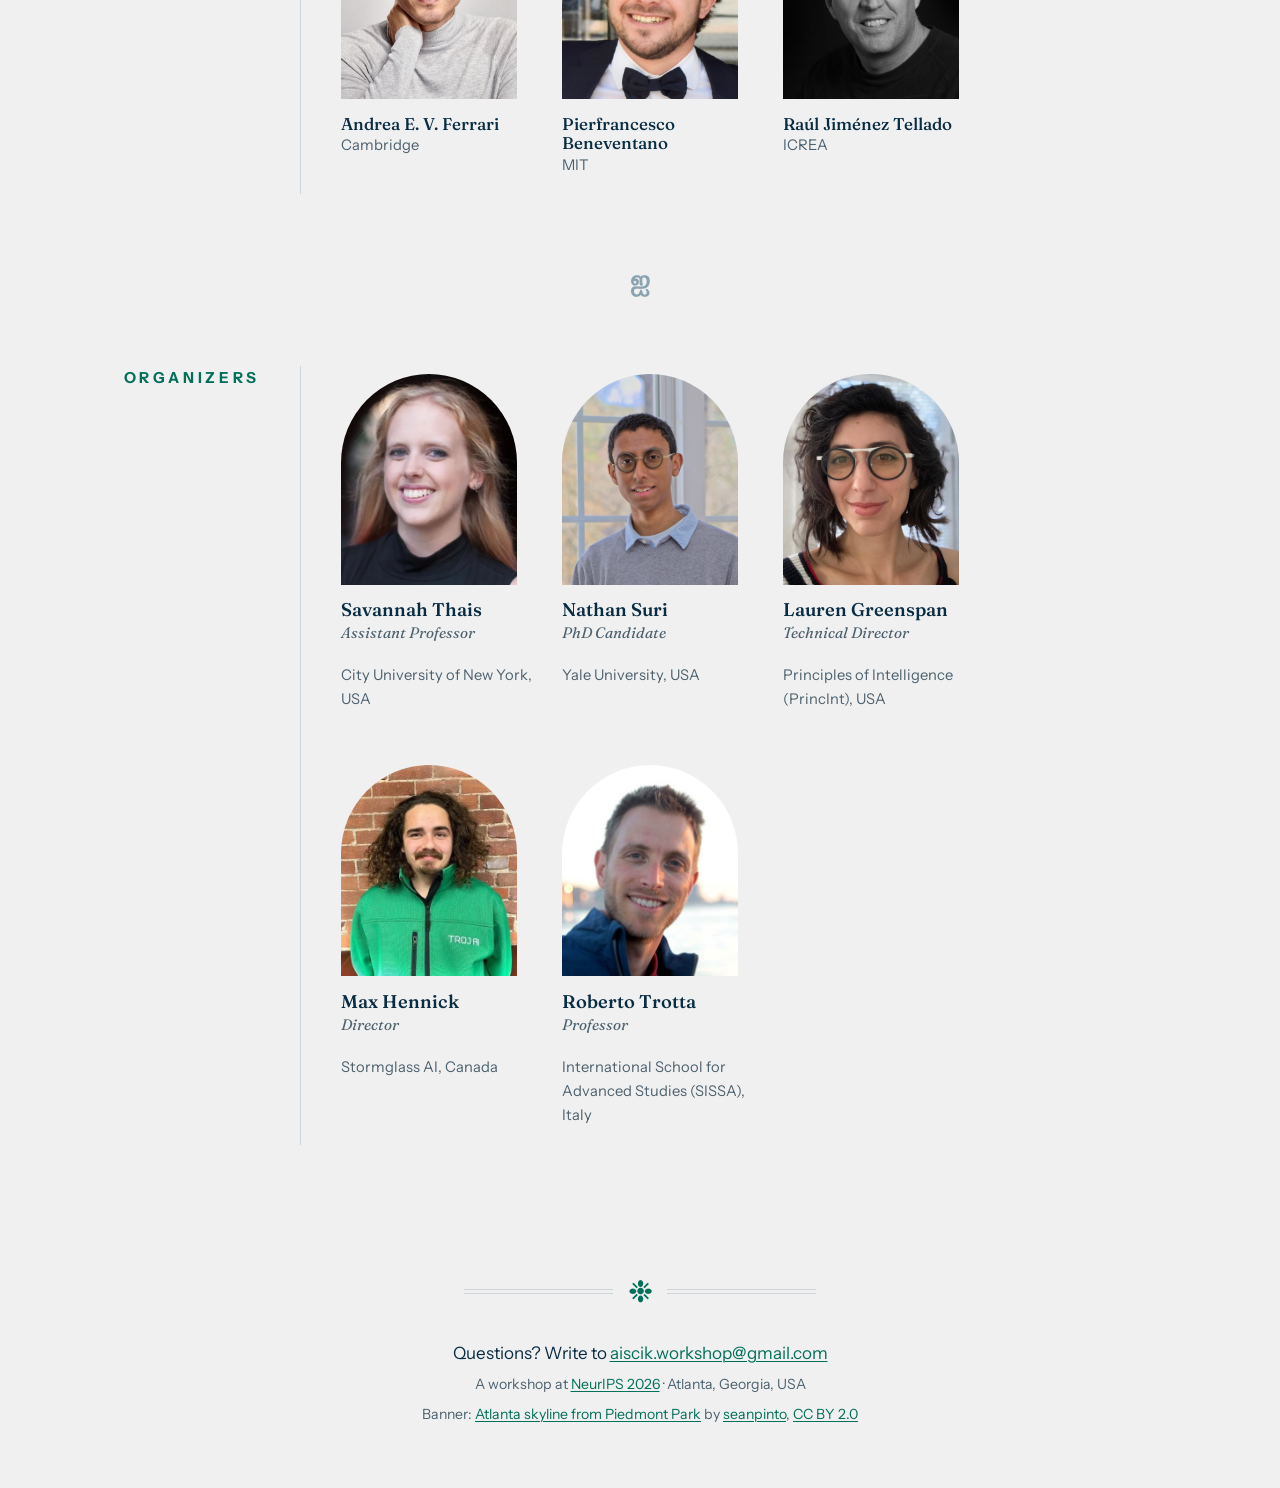
==== commit 234e283f: "Add Raúl Jiménez Tellado (ICREA) to Panel Discussion 2 Fills the last "Panelist TBA" slot. The ICREA" ====
--- a/index.html
+++ b/index.html
@@ -301,8 +301,9 @@
           <p class="person-affil">MIT</p>
         </li>
         <li class="person">
-          <img src="/assets/headshots/speaker-11.svg" alt="Placeholder headshot" width="200" height="240">
-          <h4>Panelist TBA</h4>
+          <img src="/assets/headshots/raul-jimenez.jpg" alt="Headshot of Raúl Jiménez Tellado" width="800" height="533" loading="lazy" style="object-position: 58% 50%;">
+          <h4>Raúl Jiménez Tellado</h4>
+          <p class="person-affil">ICREA</p>
         </li>
         </ul>
       </section>
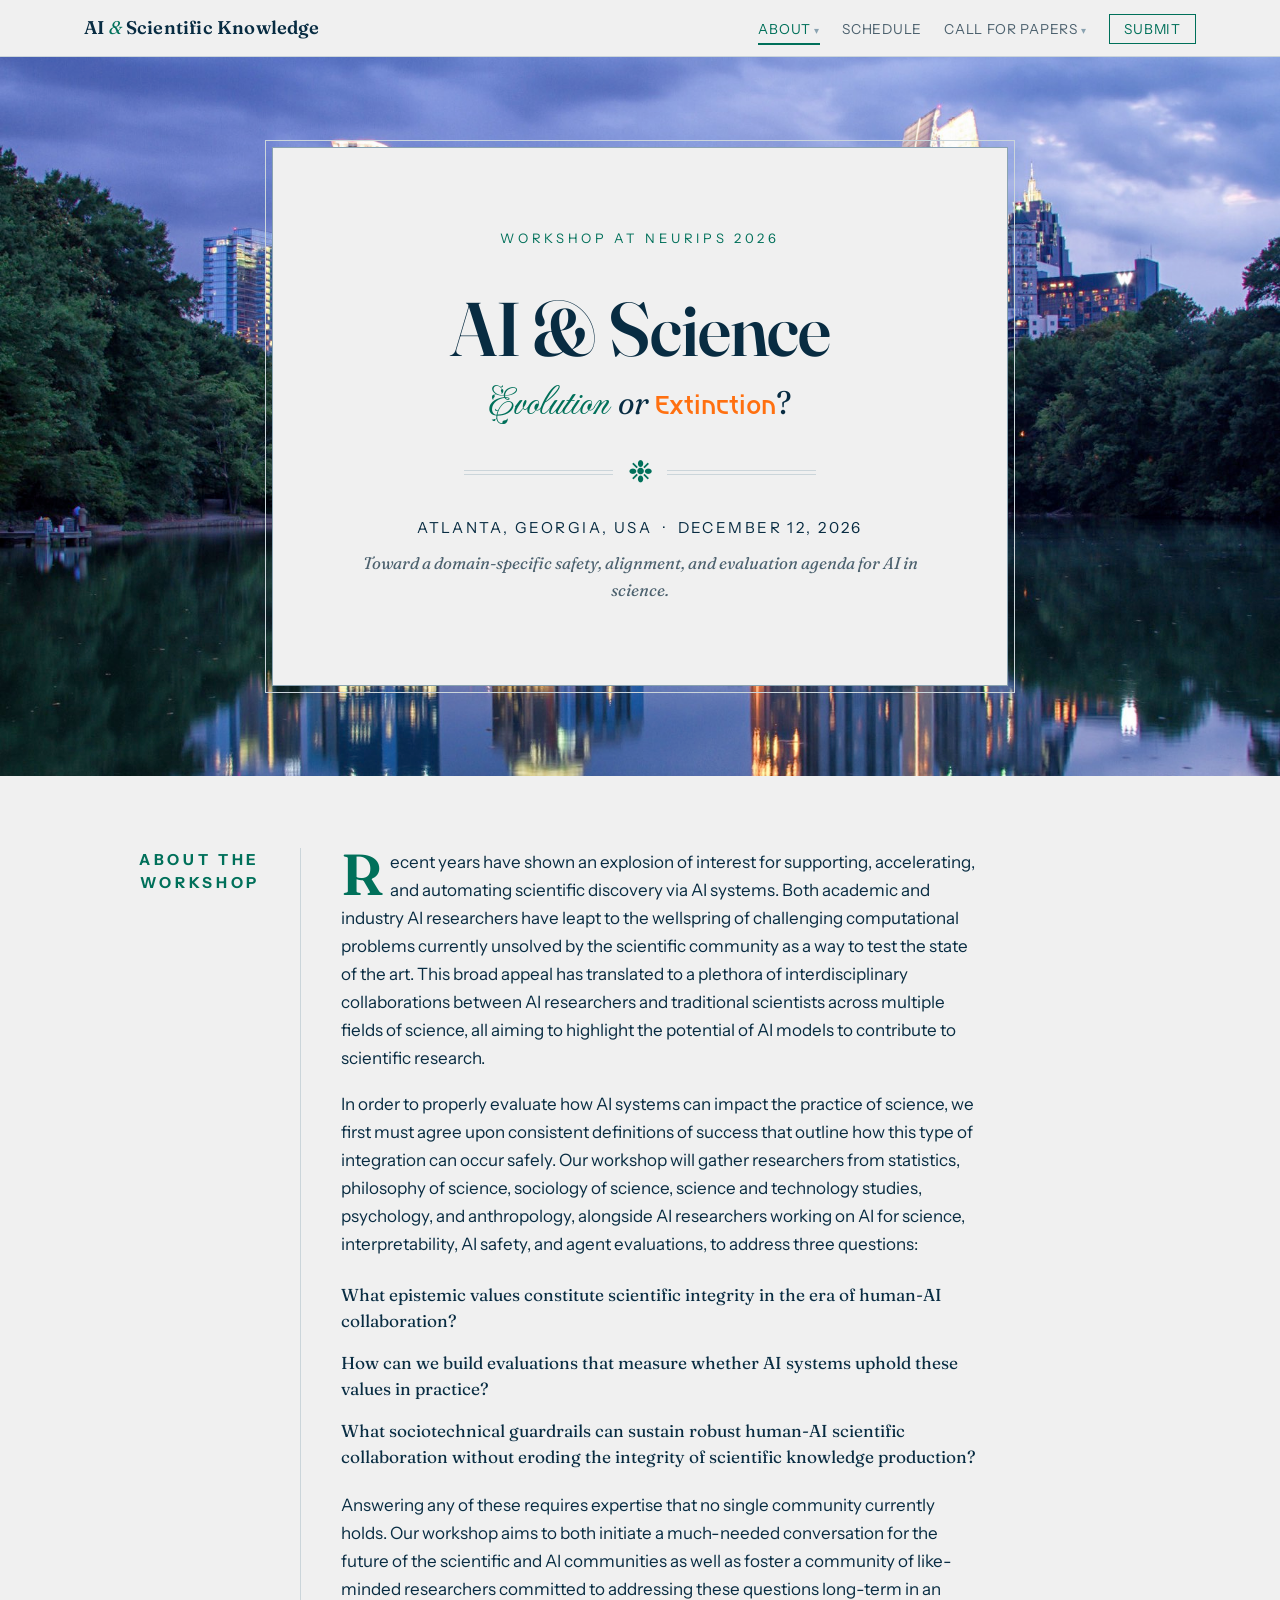
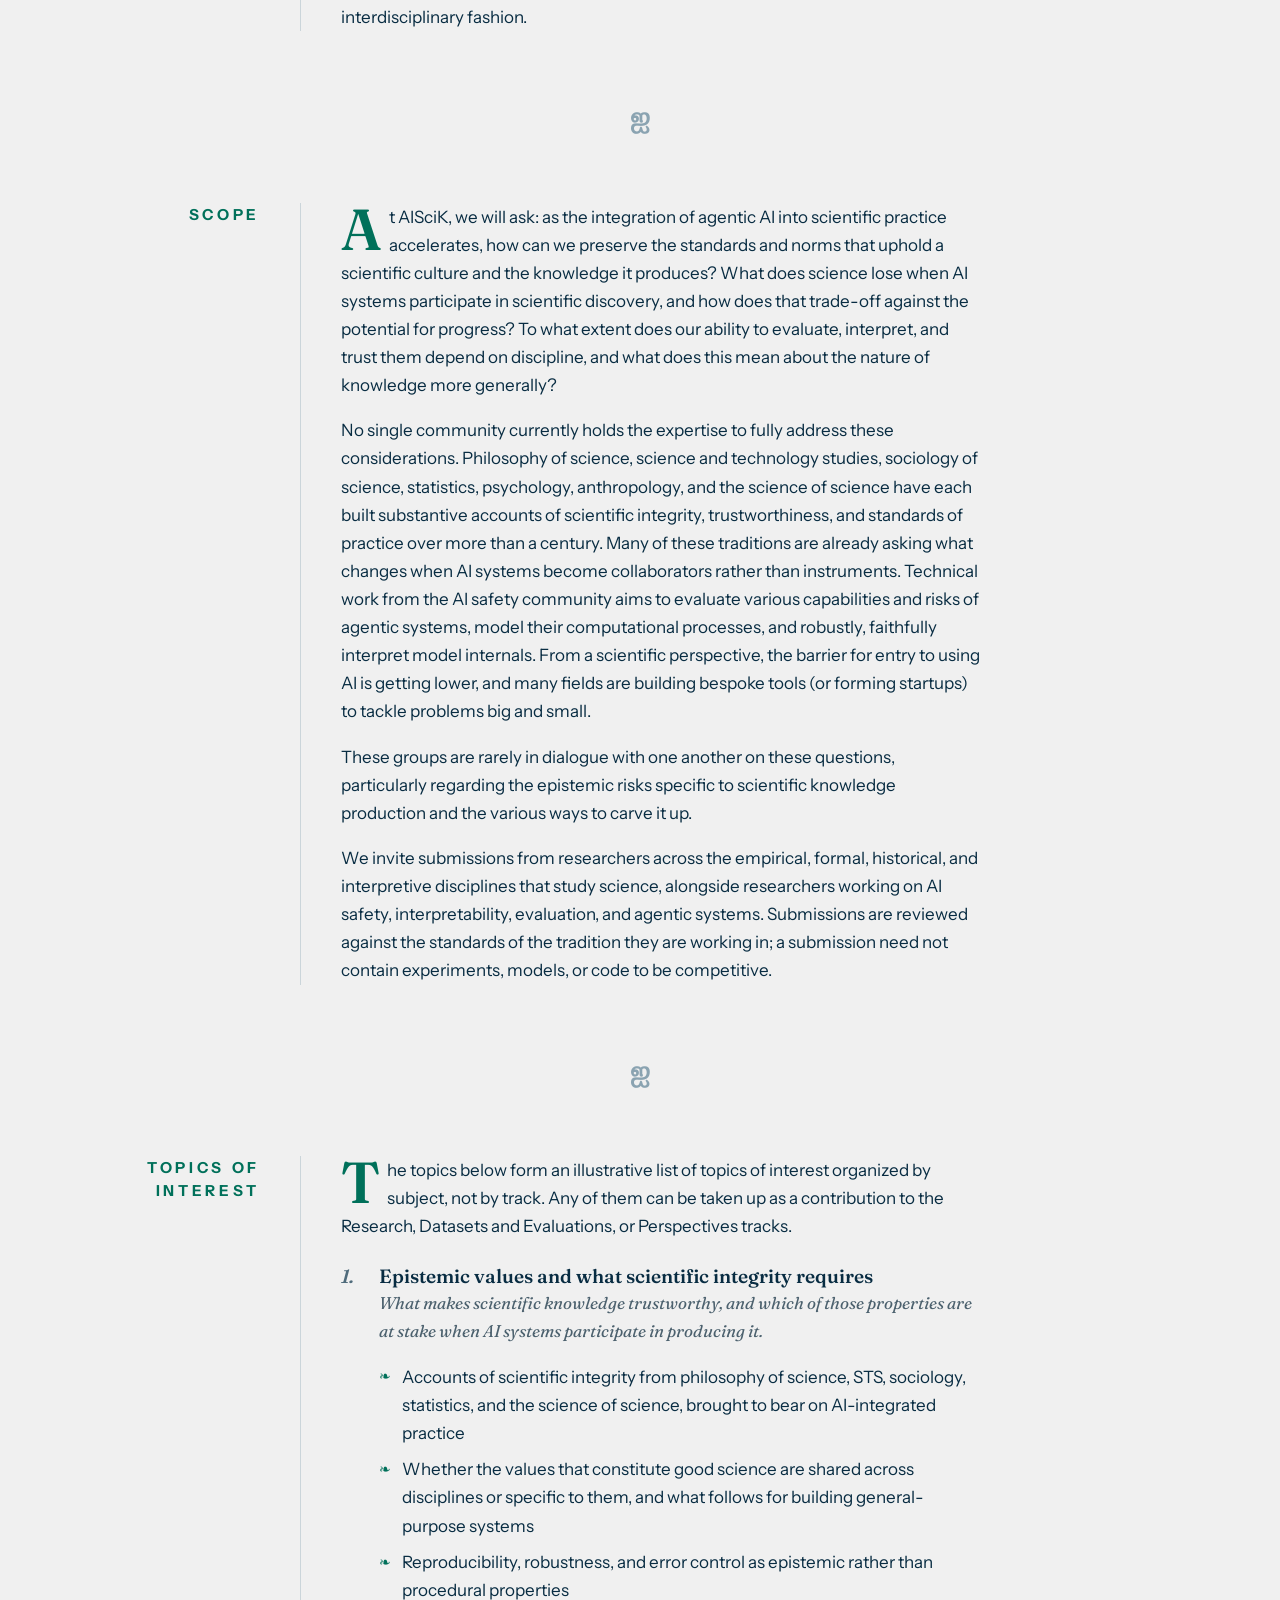
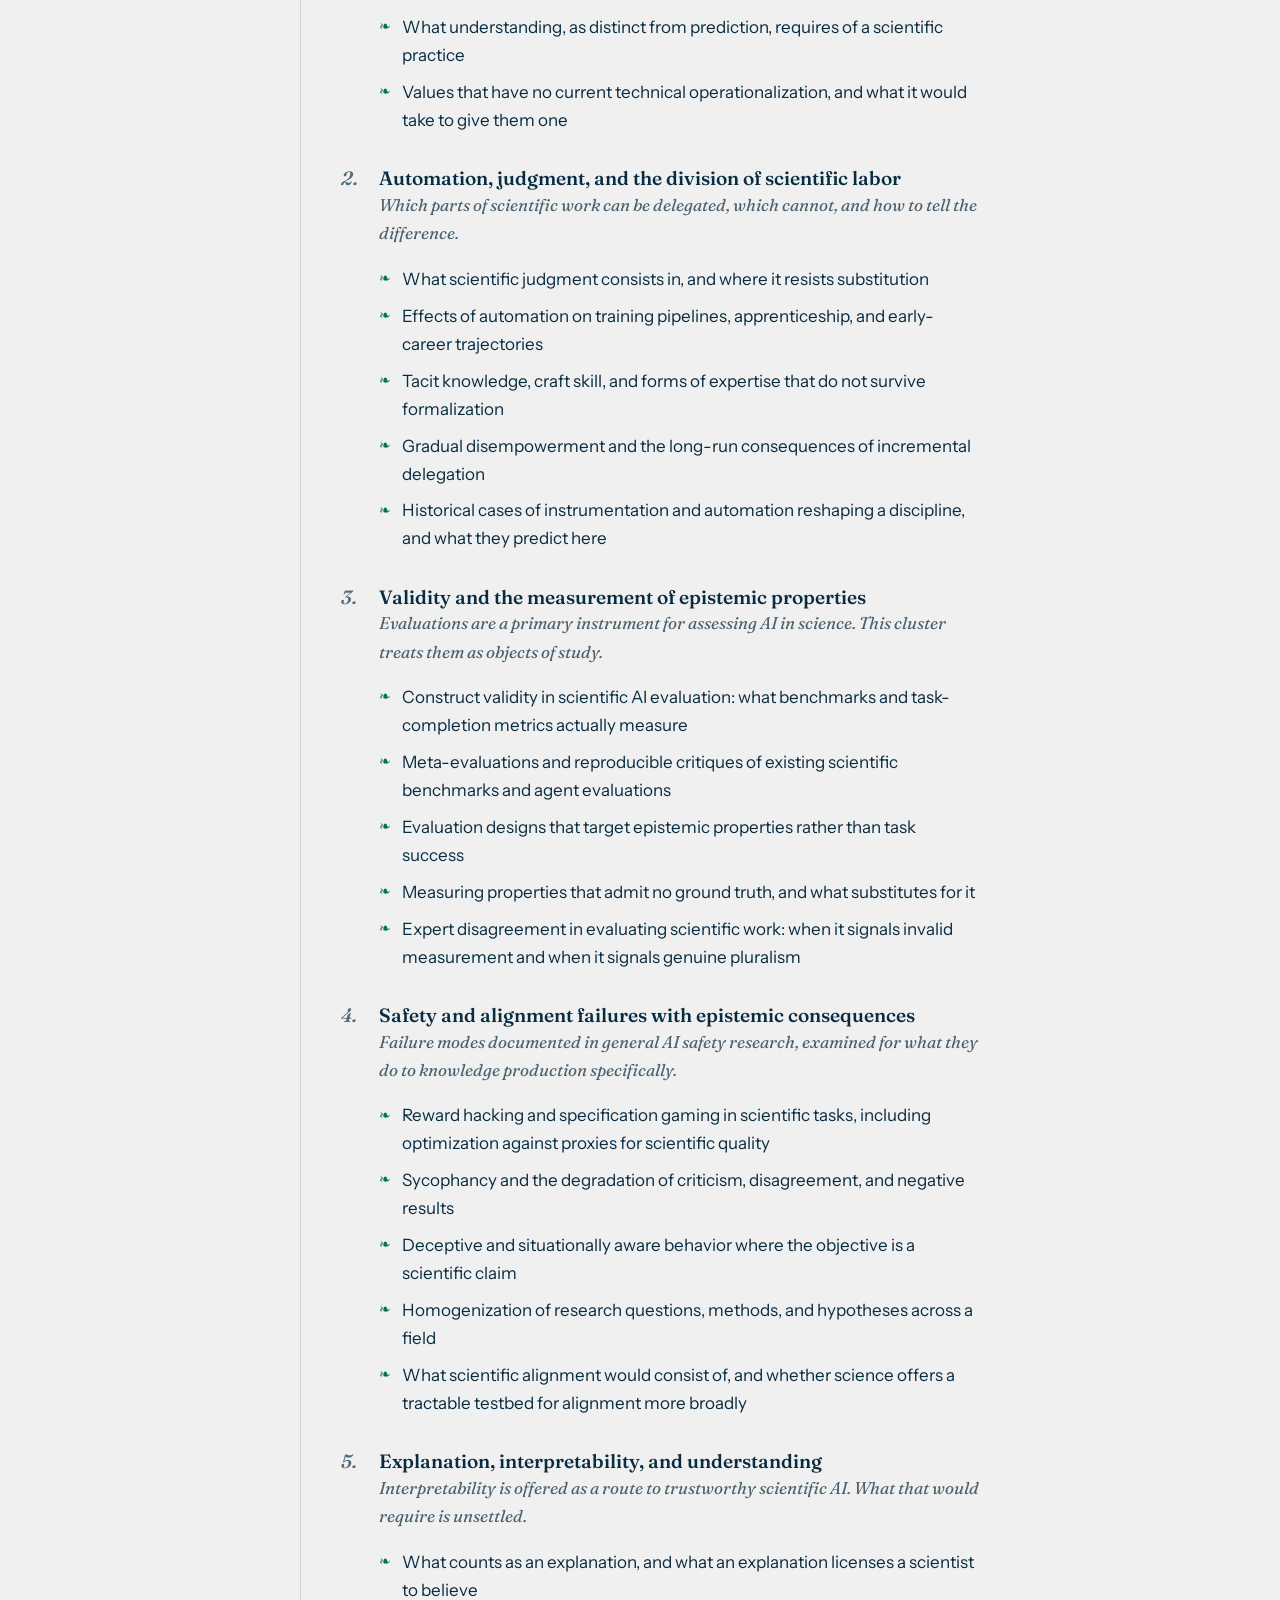
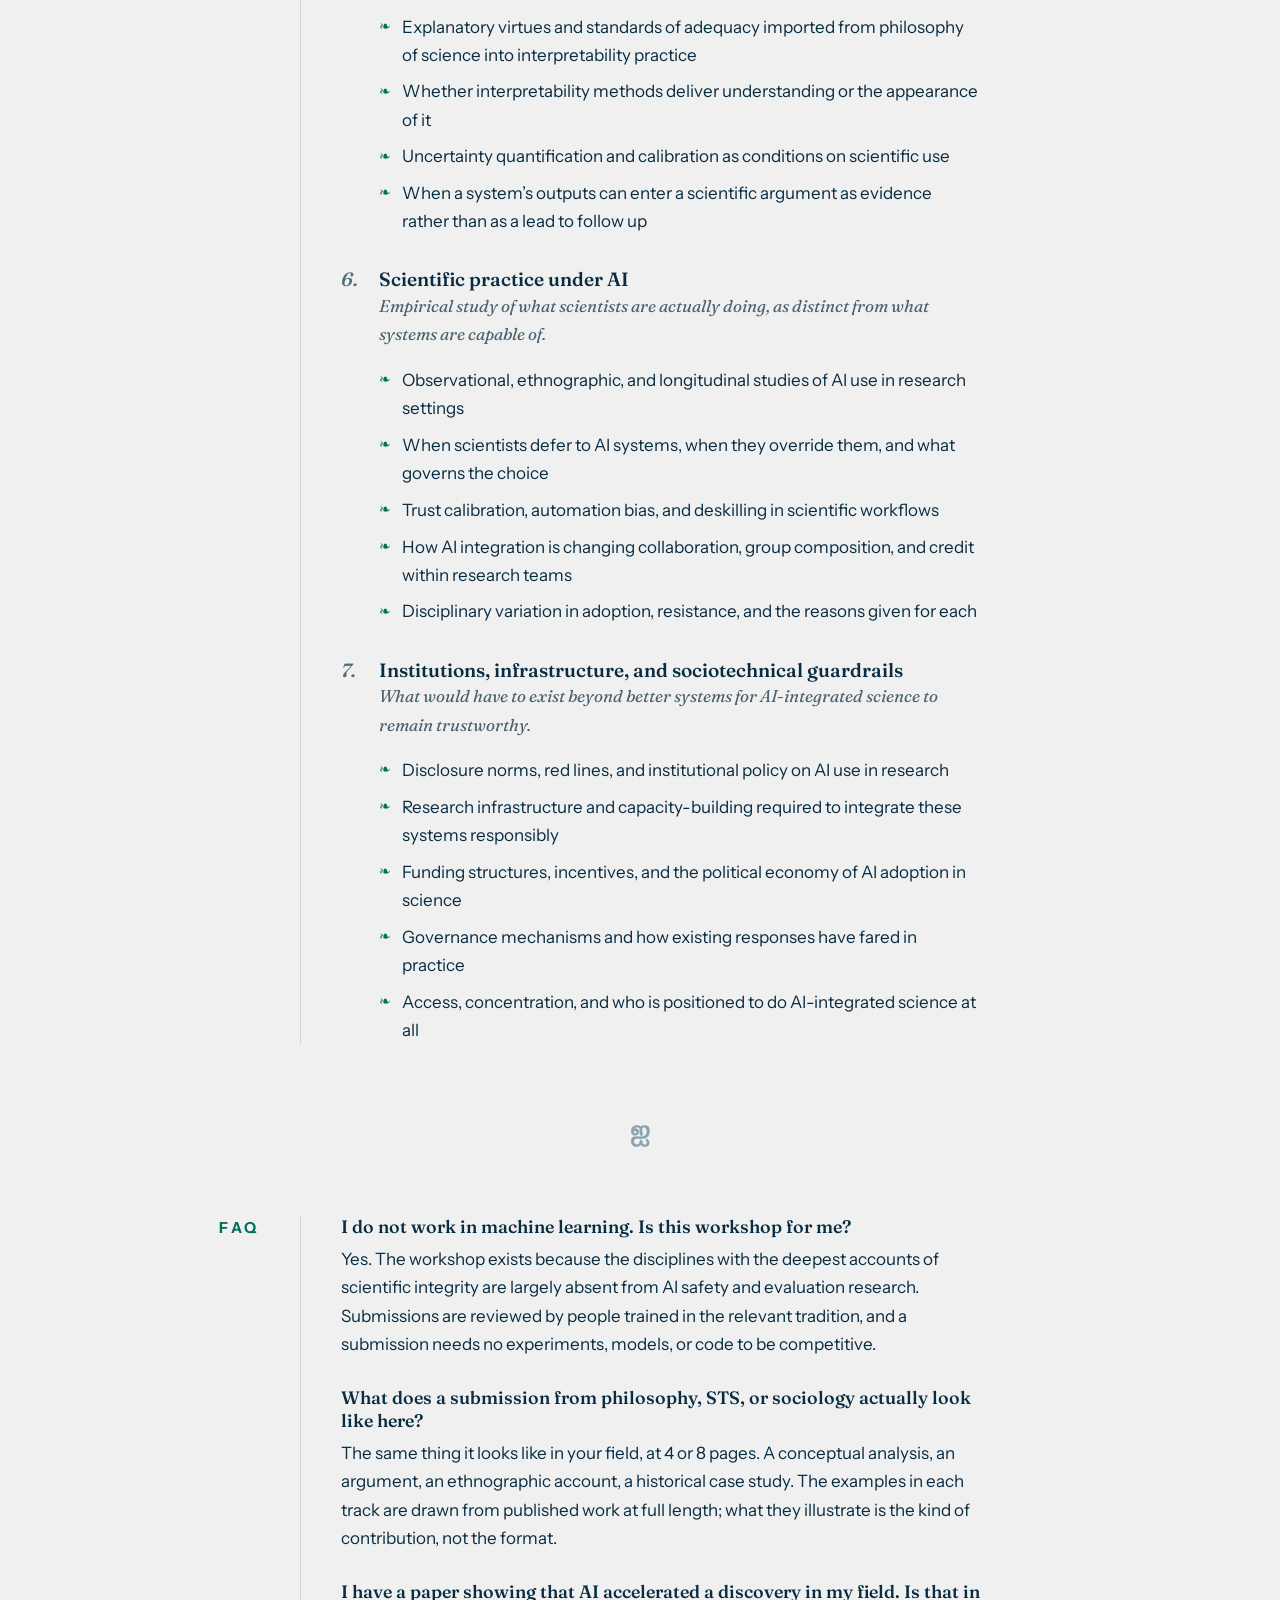
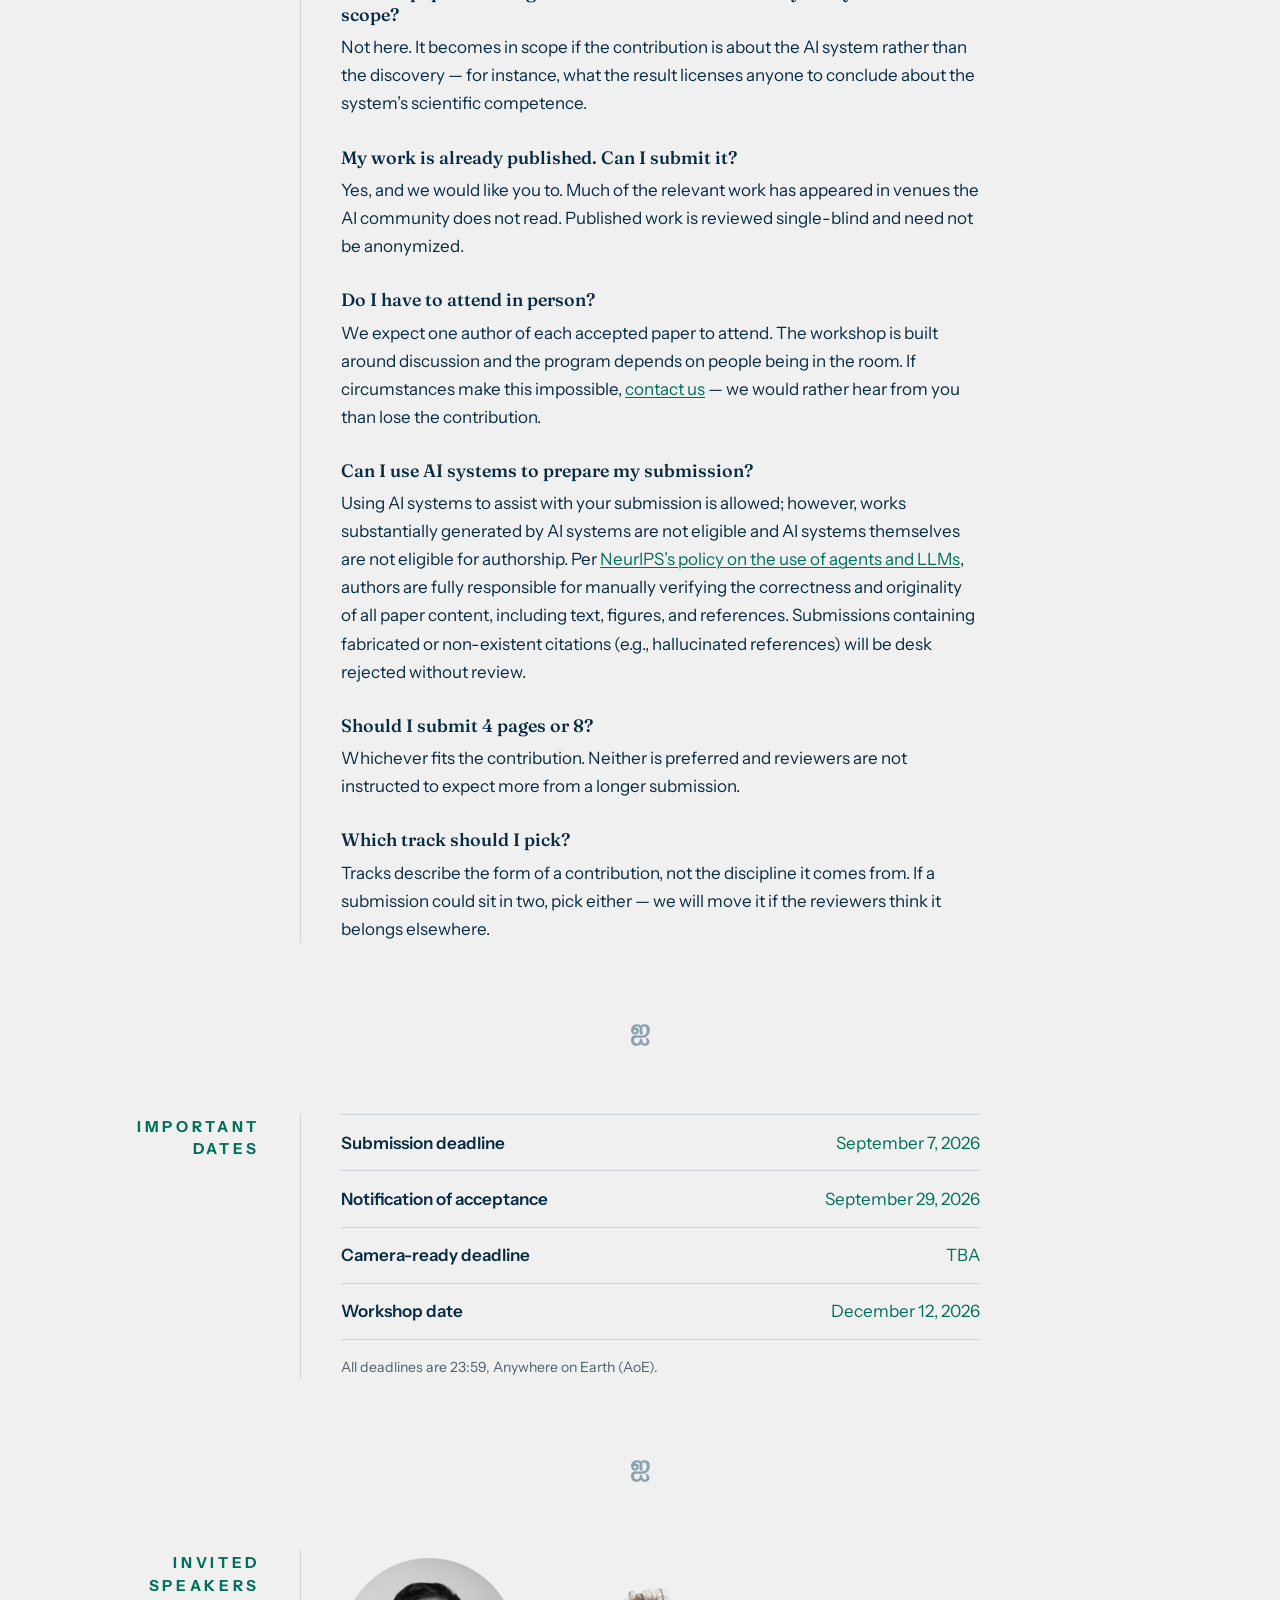
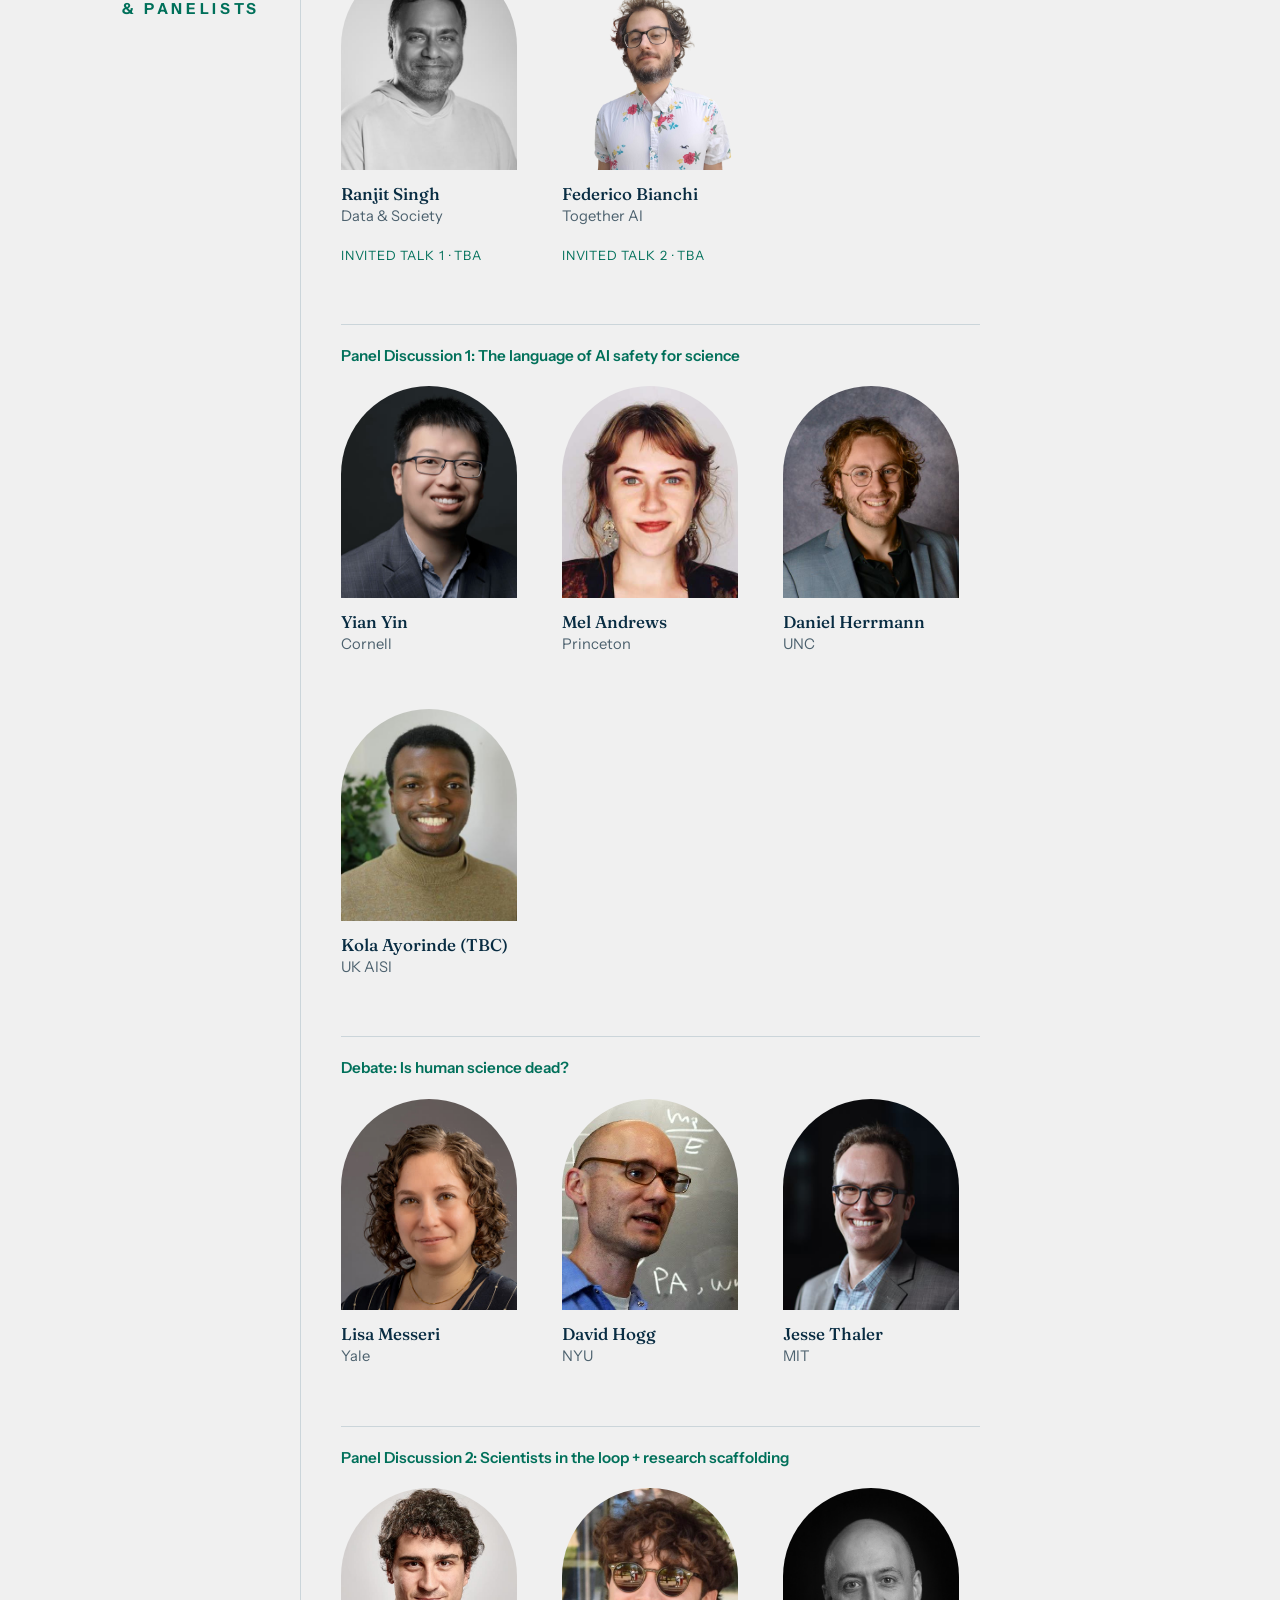
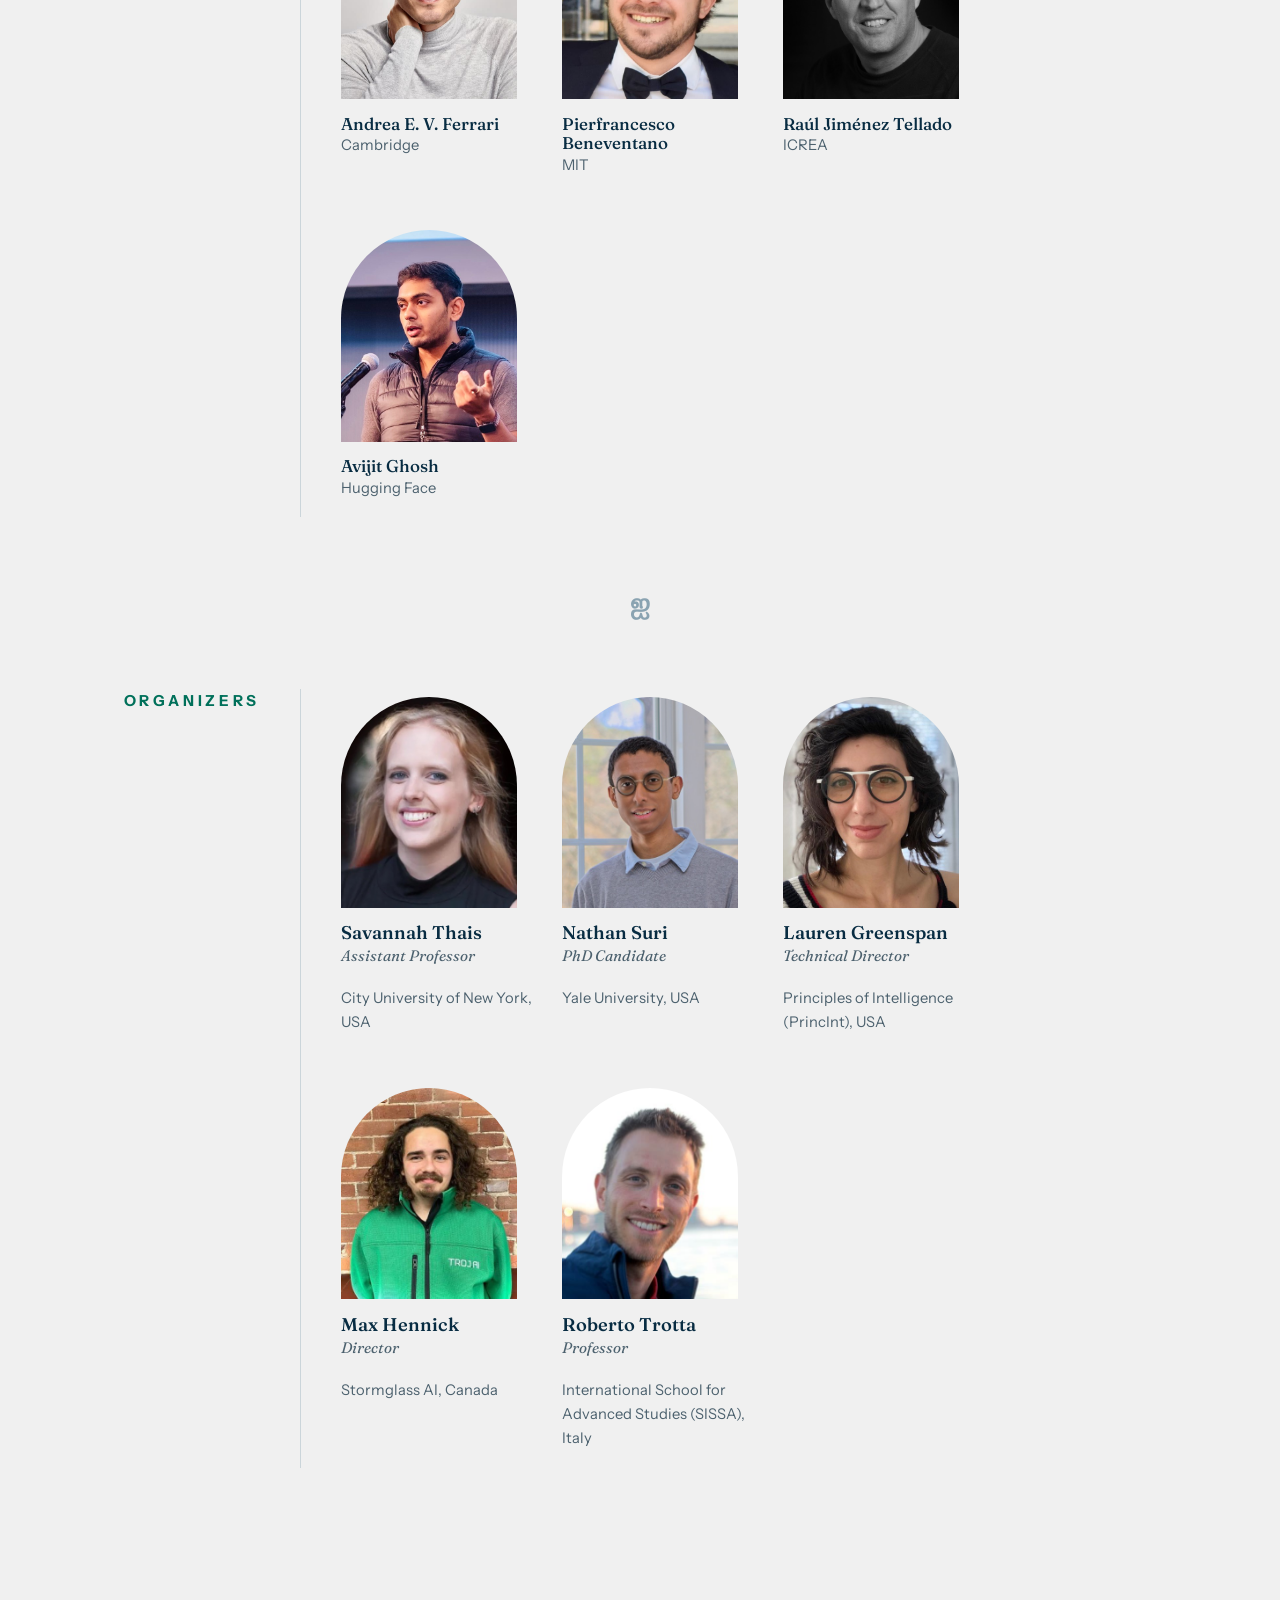
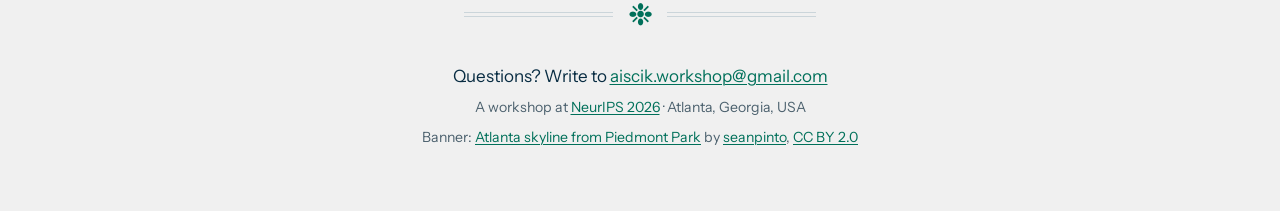
==== commit b7d1db25: "Fix workshop date to Dec 12, add venue, add Avijit Ghosh to Panel 2 - Workshop date is now officiall" ====
--- a/index.html
+++ b/index.html
@@ -40,7 +40,7 @@
         <span class="hero-title-sub"><span class="evolution">Evolution</span> <em>or</em> <span class="extinction">Extinction</span><span class="rubric">?</span></span>
       </h1>
       <div class="hero-rule" aria-hidden="true"><span>❉</span></div>
-      <p class="hero-meta">Atlanta, Georgia, USA&ensp;·&ensp;December 12 or 13, 2026</p>
+      <p class="hero-meta">Atlanta, Georgia, USA&ensp;·&ensp;December 12, 2026</p>
       <p class="hero-tagline">Toward a domain-specific safety, alignment, and evaluation agenda for AI in science.</p>
     </div>
   </section>
@@ -216,7 +216,7 @@
         <div class="dates-row"><dt>Submission deadline</dt><dd>September 7, 2026</dd></div>
         <div class="dates-row"><dt>Notification of acceptance</dt><dd>September 29, 2026</dd></div>
         <div class="dates-row"><dt>Camera-ready deadline</dt><dd>TBA</dd></div>
-        <div class="dates-row"><dt>Workshop date</dt><dd>December 12 or 13, 2026</dd></div>
+        <div class="dates-row"><dt>Workshop date</dt><dd>December 12, 2026</dd></div>
       </dl>
       <p class="footnote">All deadlines are 23:59, Anywhere on Earth (AoE).</p>
     </div>
@@ -305,6 +305,11 @@
           <h4>Raúl Jiménez Tellado</h4>
           <p class="person-affil">ICREA</p>
         </li>
+        <li class="person">
+          <img src="/assets/headshots/avijit-ghosh.jpg" alt="Headshot of Avijit Ghosh" width="640" height="640" loading="lazy">
+          <h4>Avijit Ghosh</h4>
+          <p class="person-affil">Hugging Face</p>
+        </li>
         </ul>
       </section>
     </div>
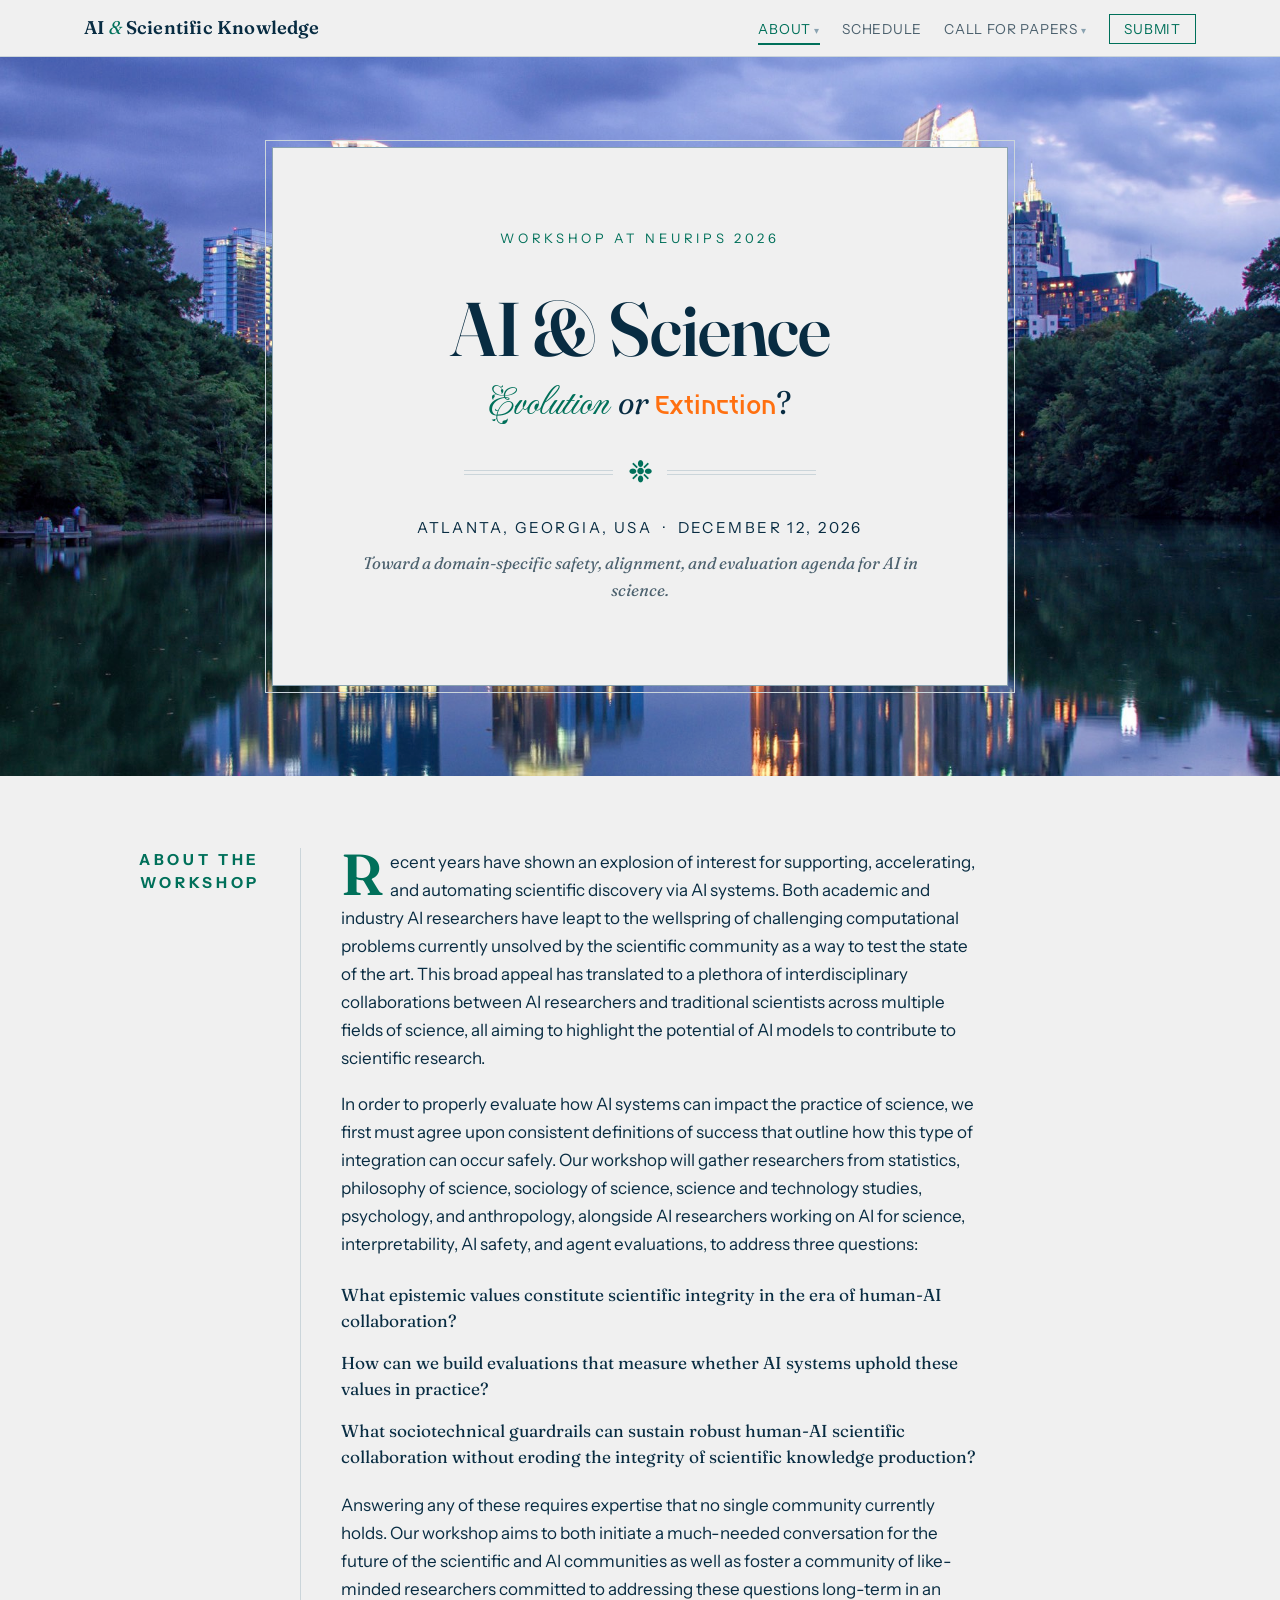
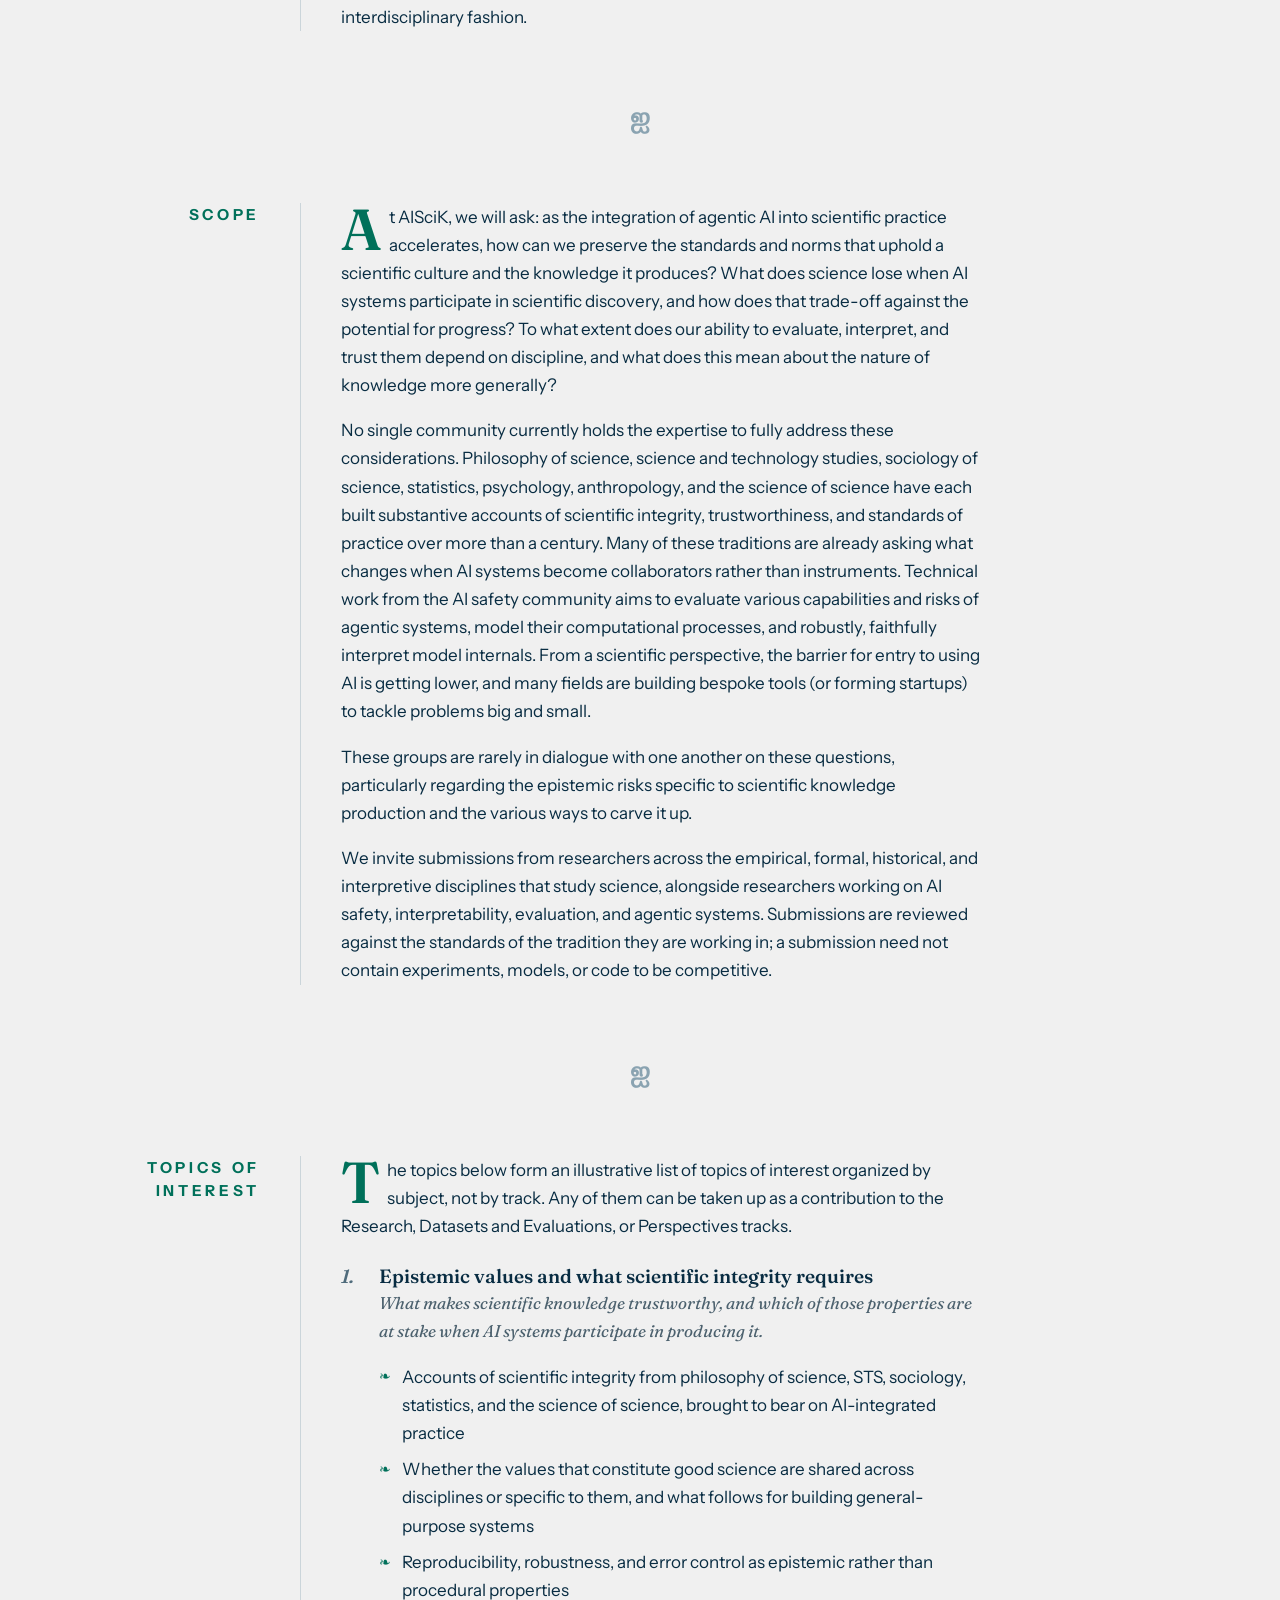
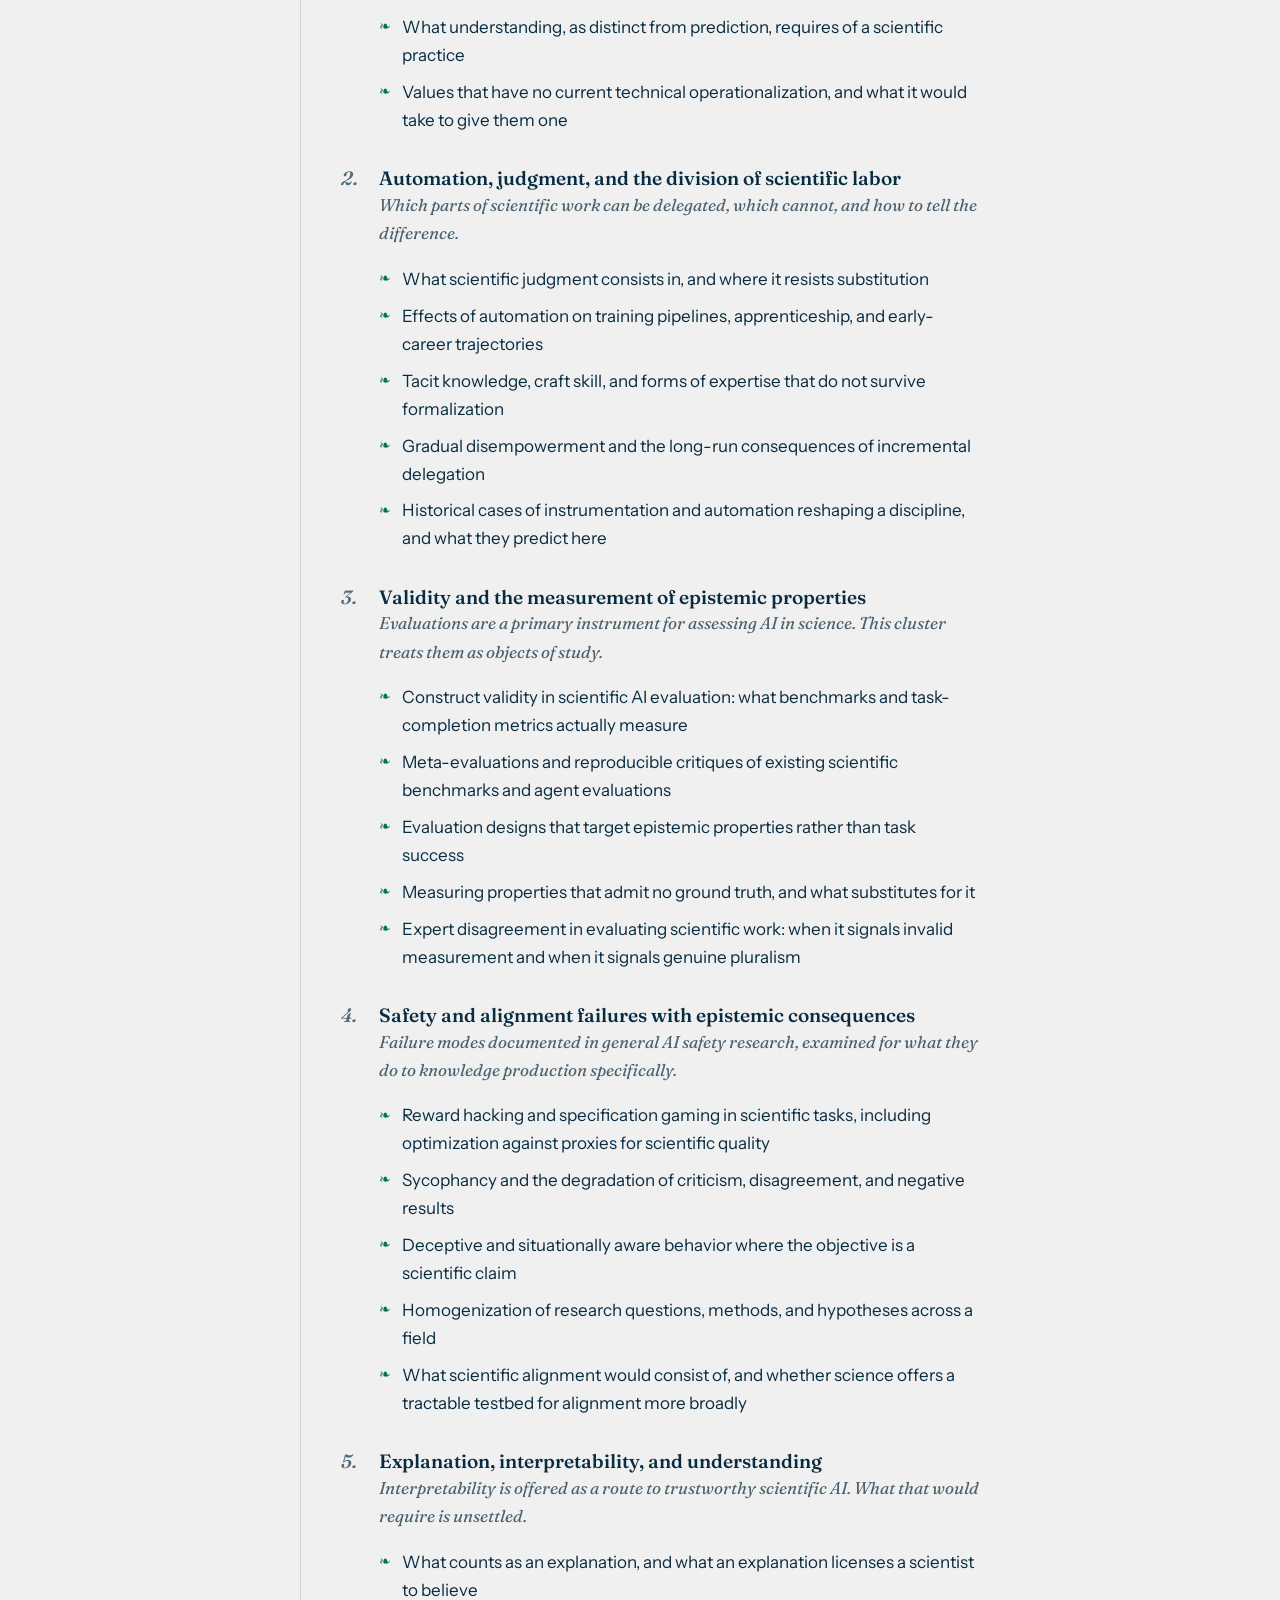
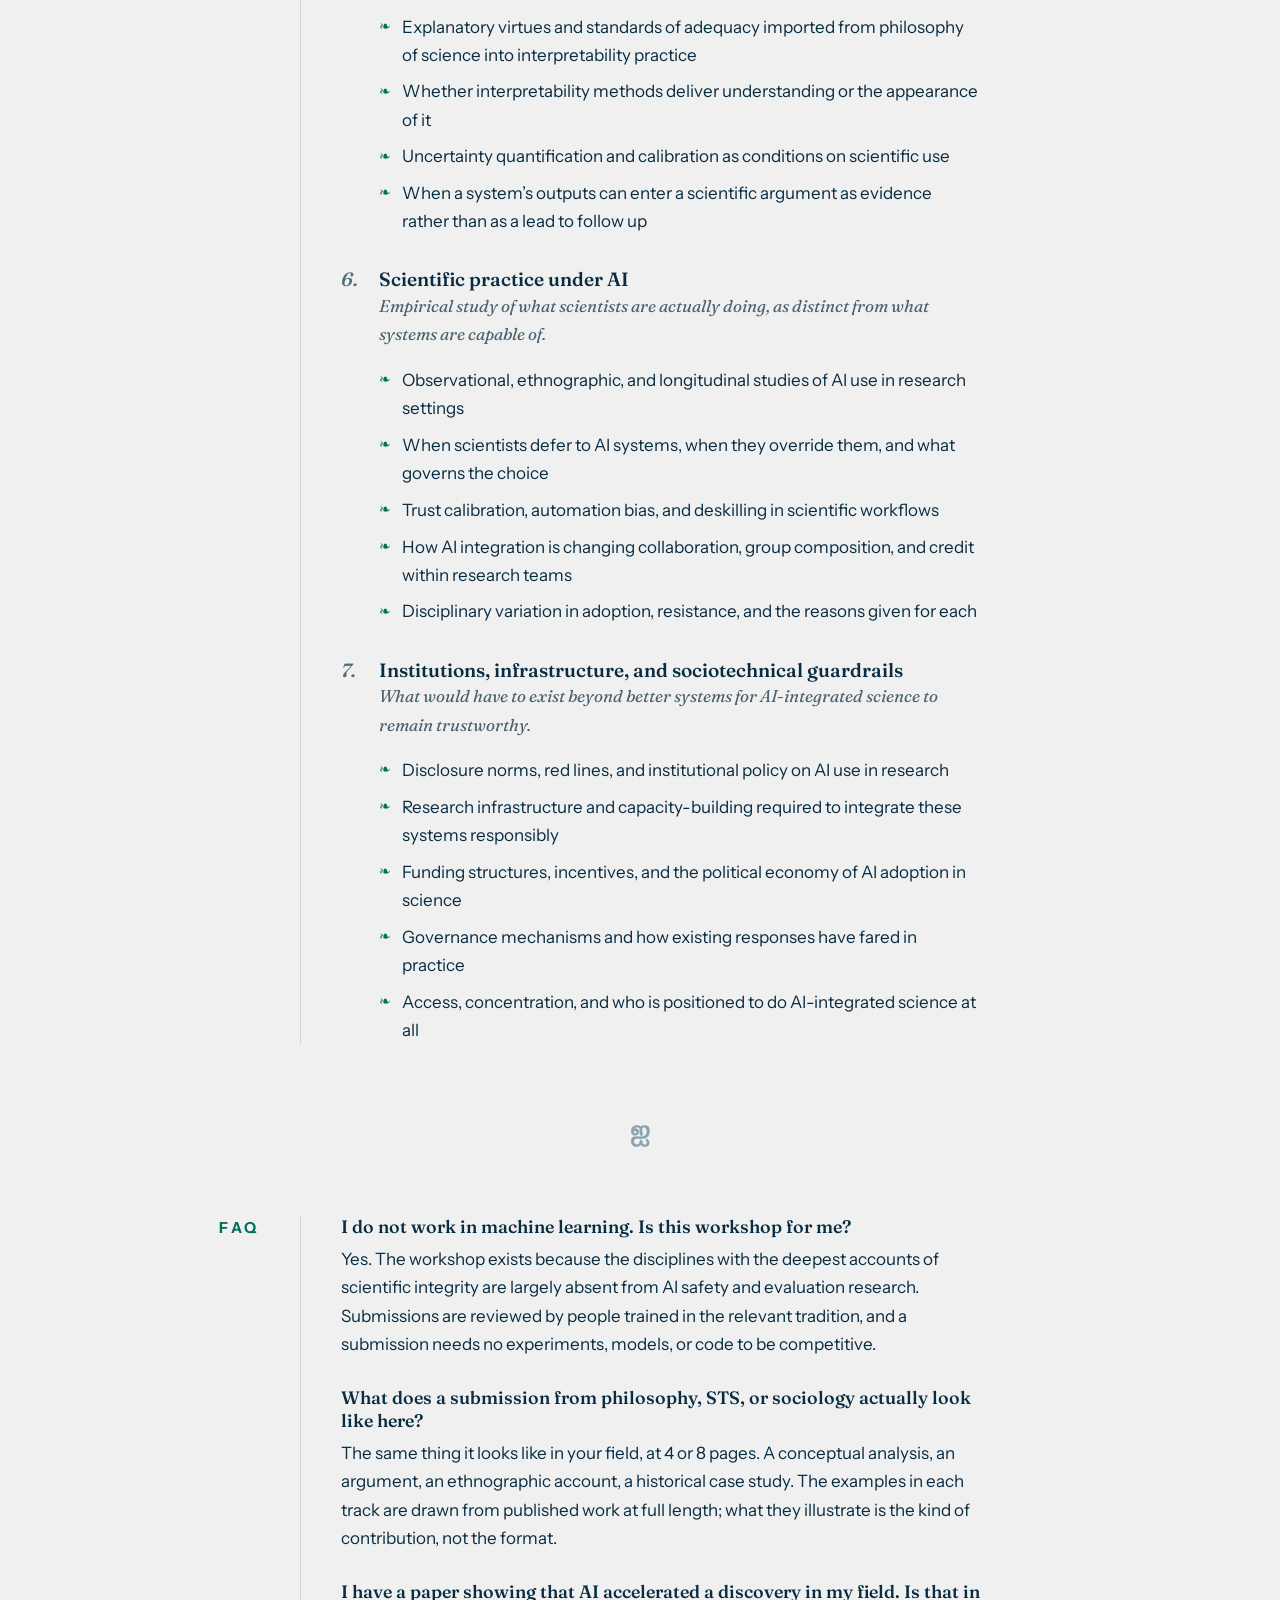
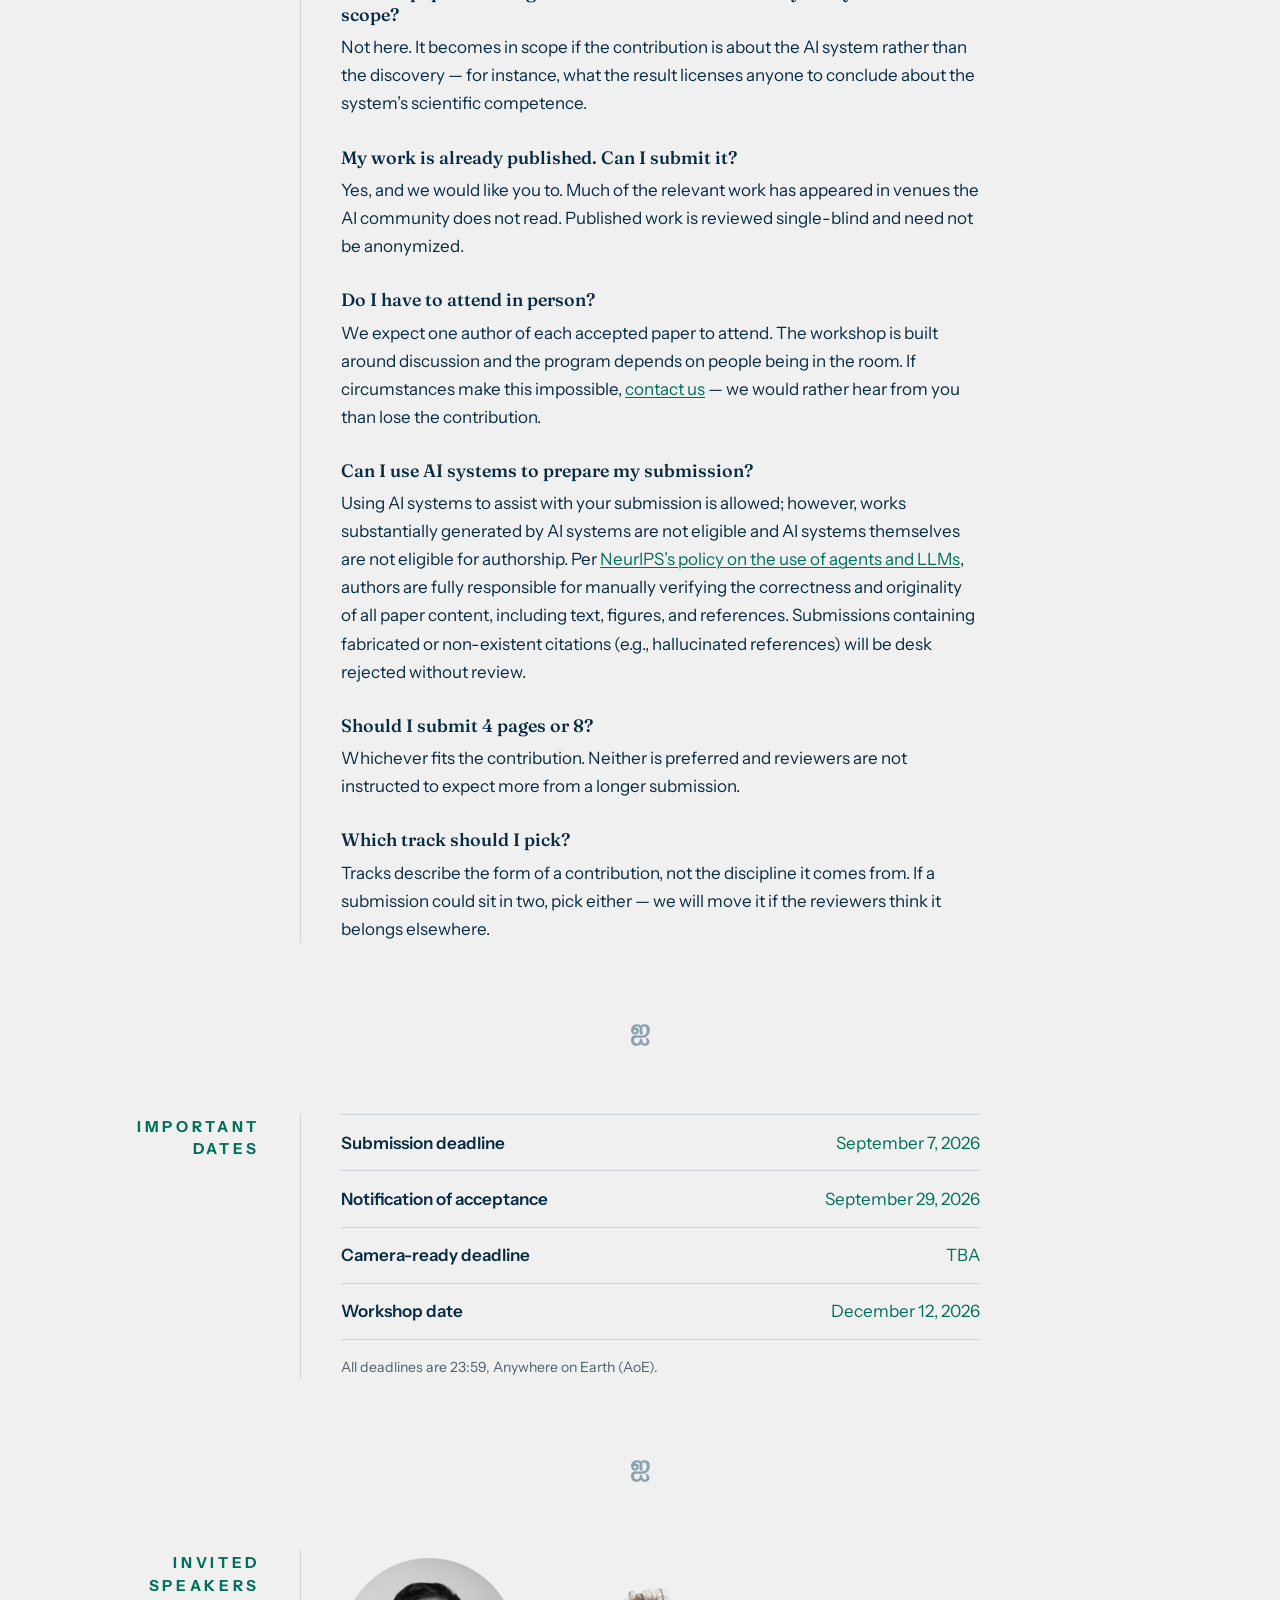
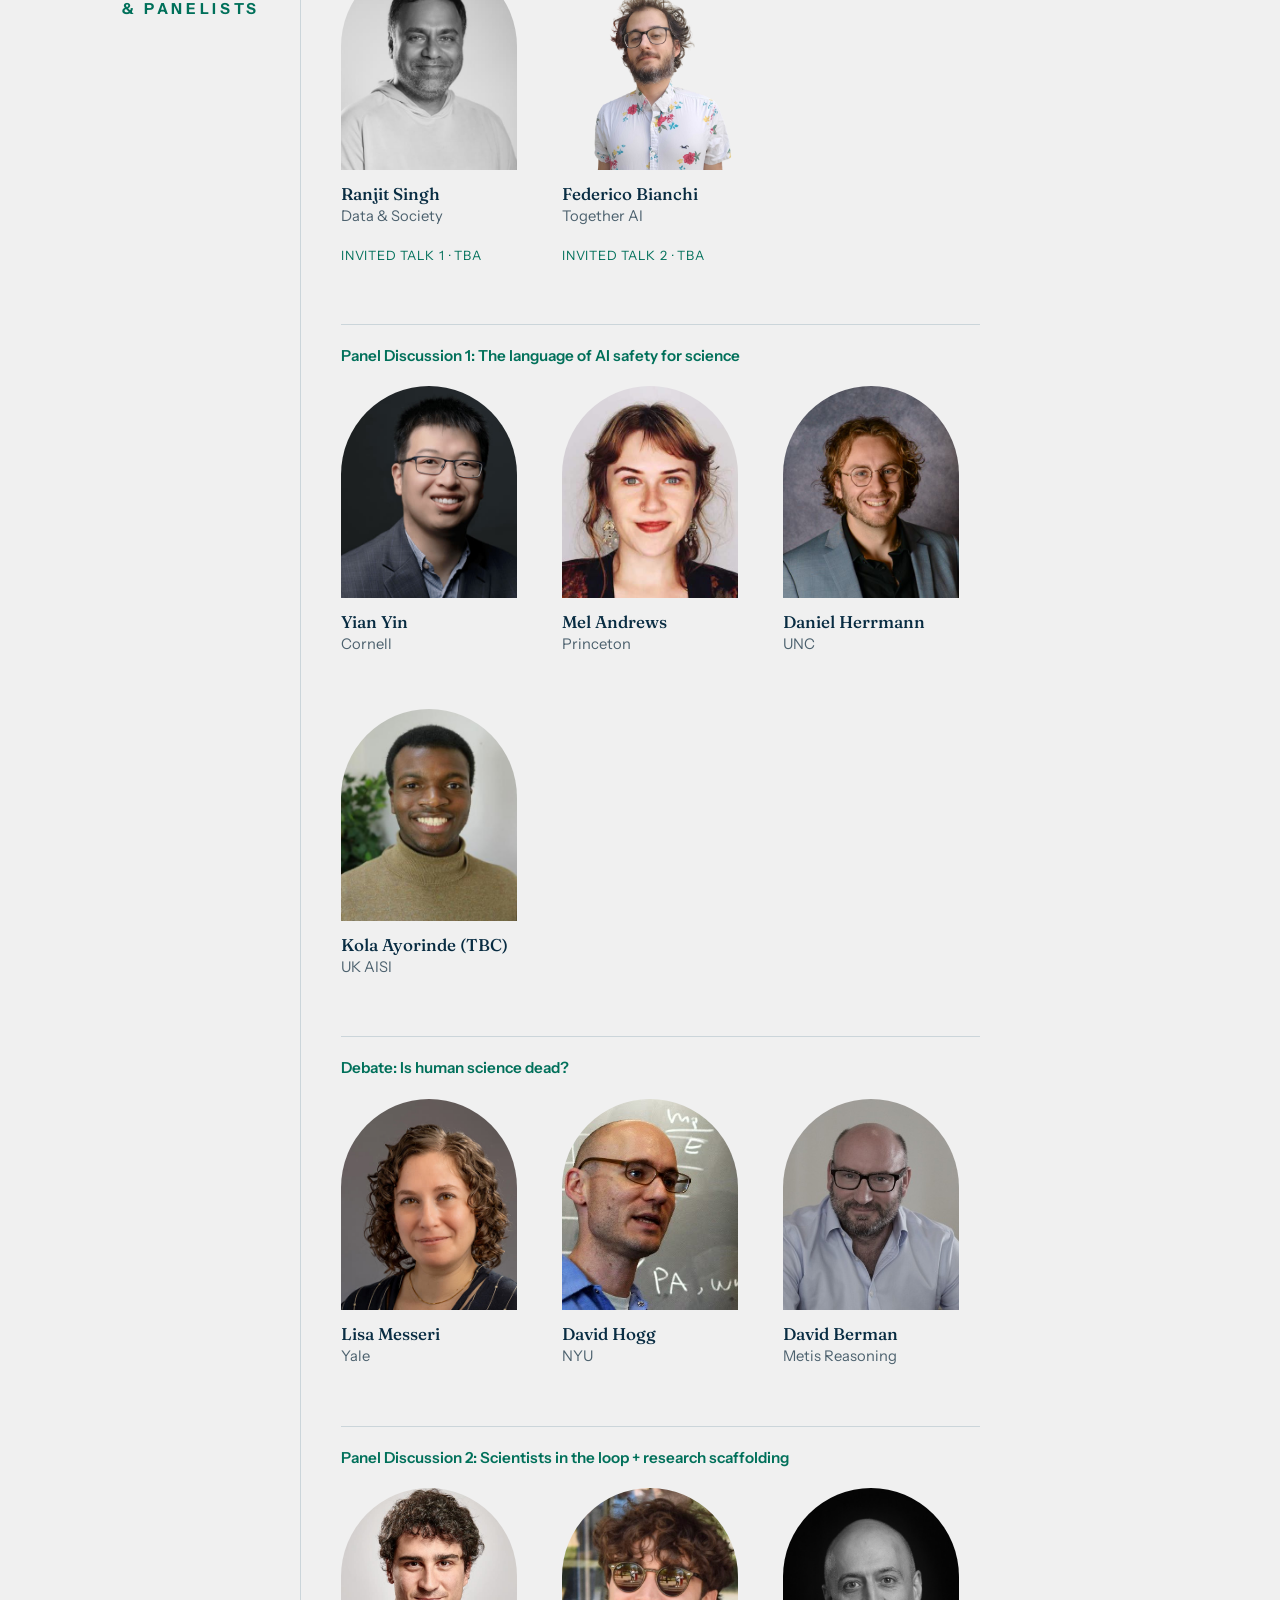
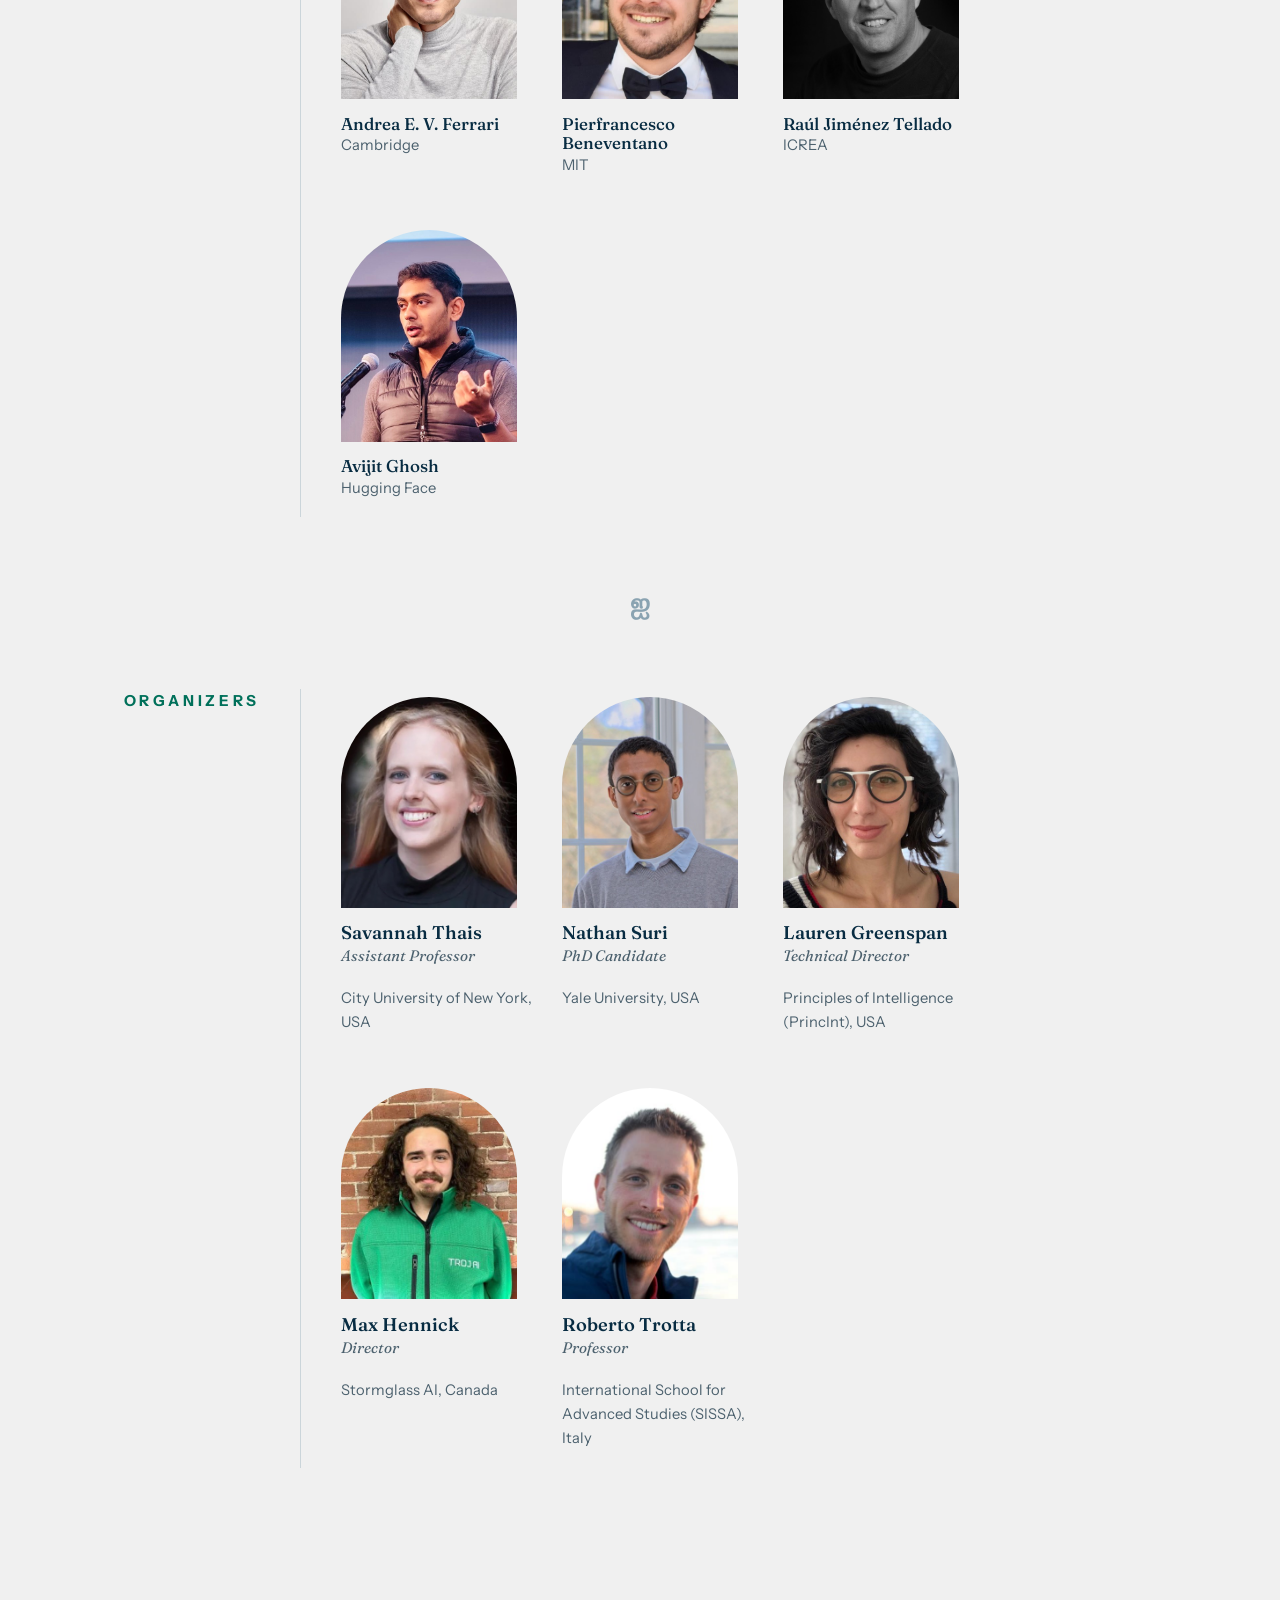
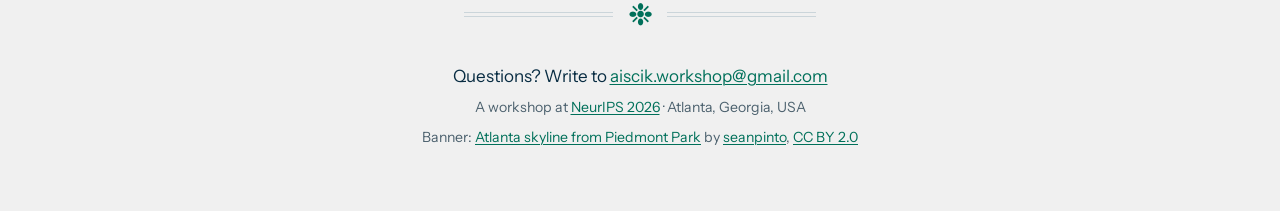
==== commit 2a70b756: "Replace Jesse Thaler with David Berman in the debate Swaps the third debate panelist to David Berman" ====
--- a/index.html
+++ b/index.html
@@ -281,9 +281,9 @@
           <p class="person-affil">NYU</p>
         </li>
         <li class="person">
-          <img src="/assets/headshots/jesse-thaler.jpg" alt="Headshot of Jesse Thaler" width="400" height="480" loading="lazy">
-          <h4>Jesse Thaler</h4>
-          <p class="person-affil">MIT</p>
+          <img src="/assets/headshots/david-berman.jpg" alt="Headshot of David Berman" width="400" height="400" loading="lazy">
+          <h4>David Berman</h4>
+          <p class="person-affil">Metis Reasoning</p>
         </li>
         </ul>
       </section>
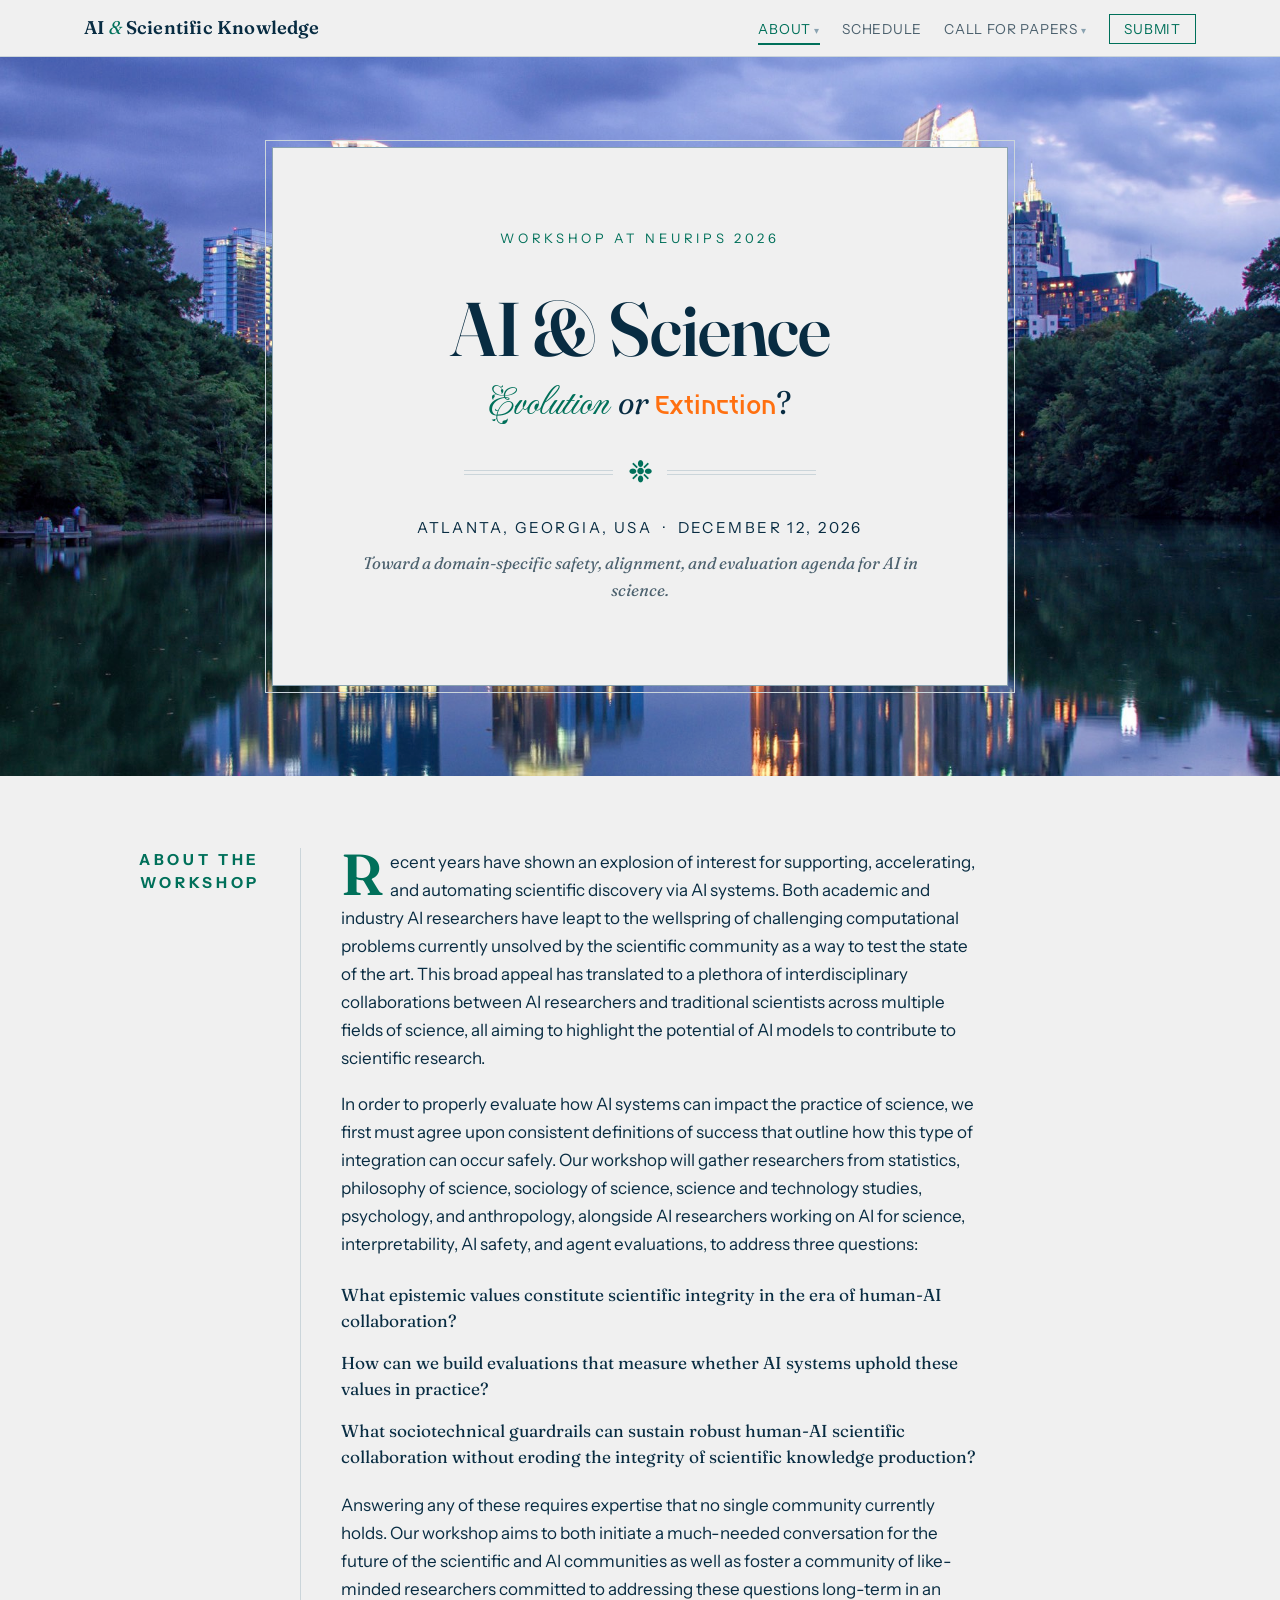
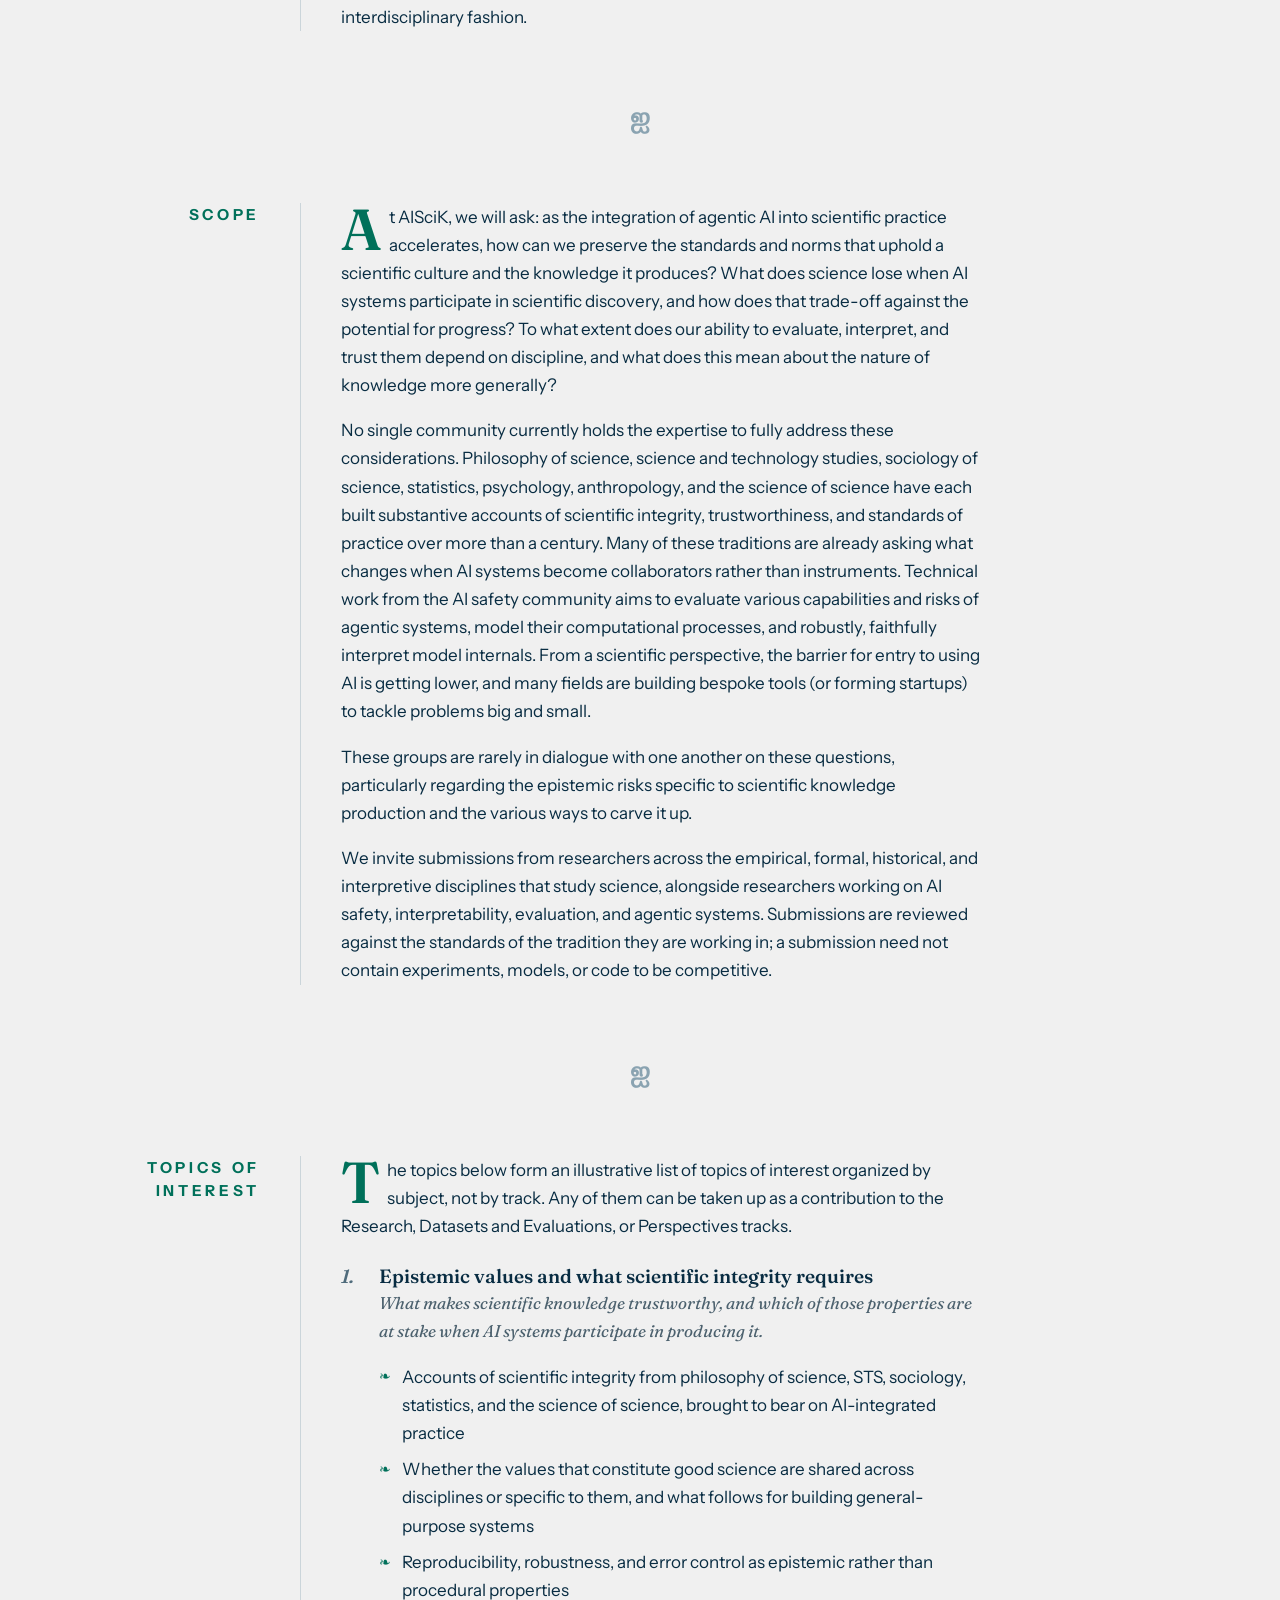
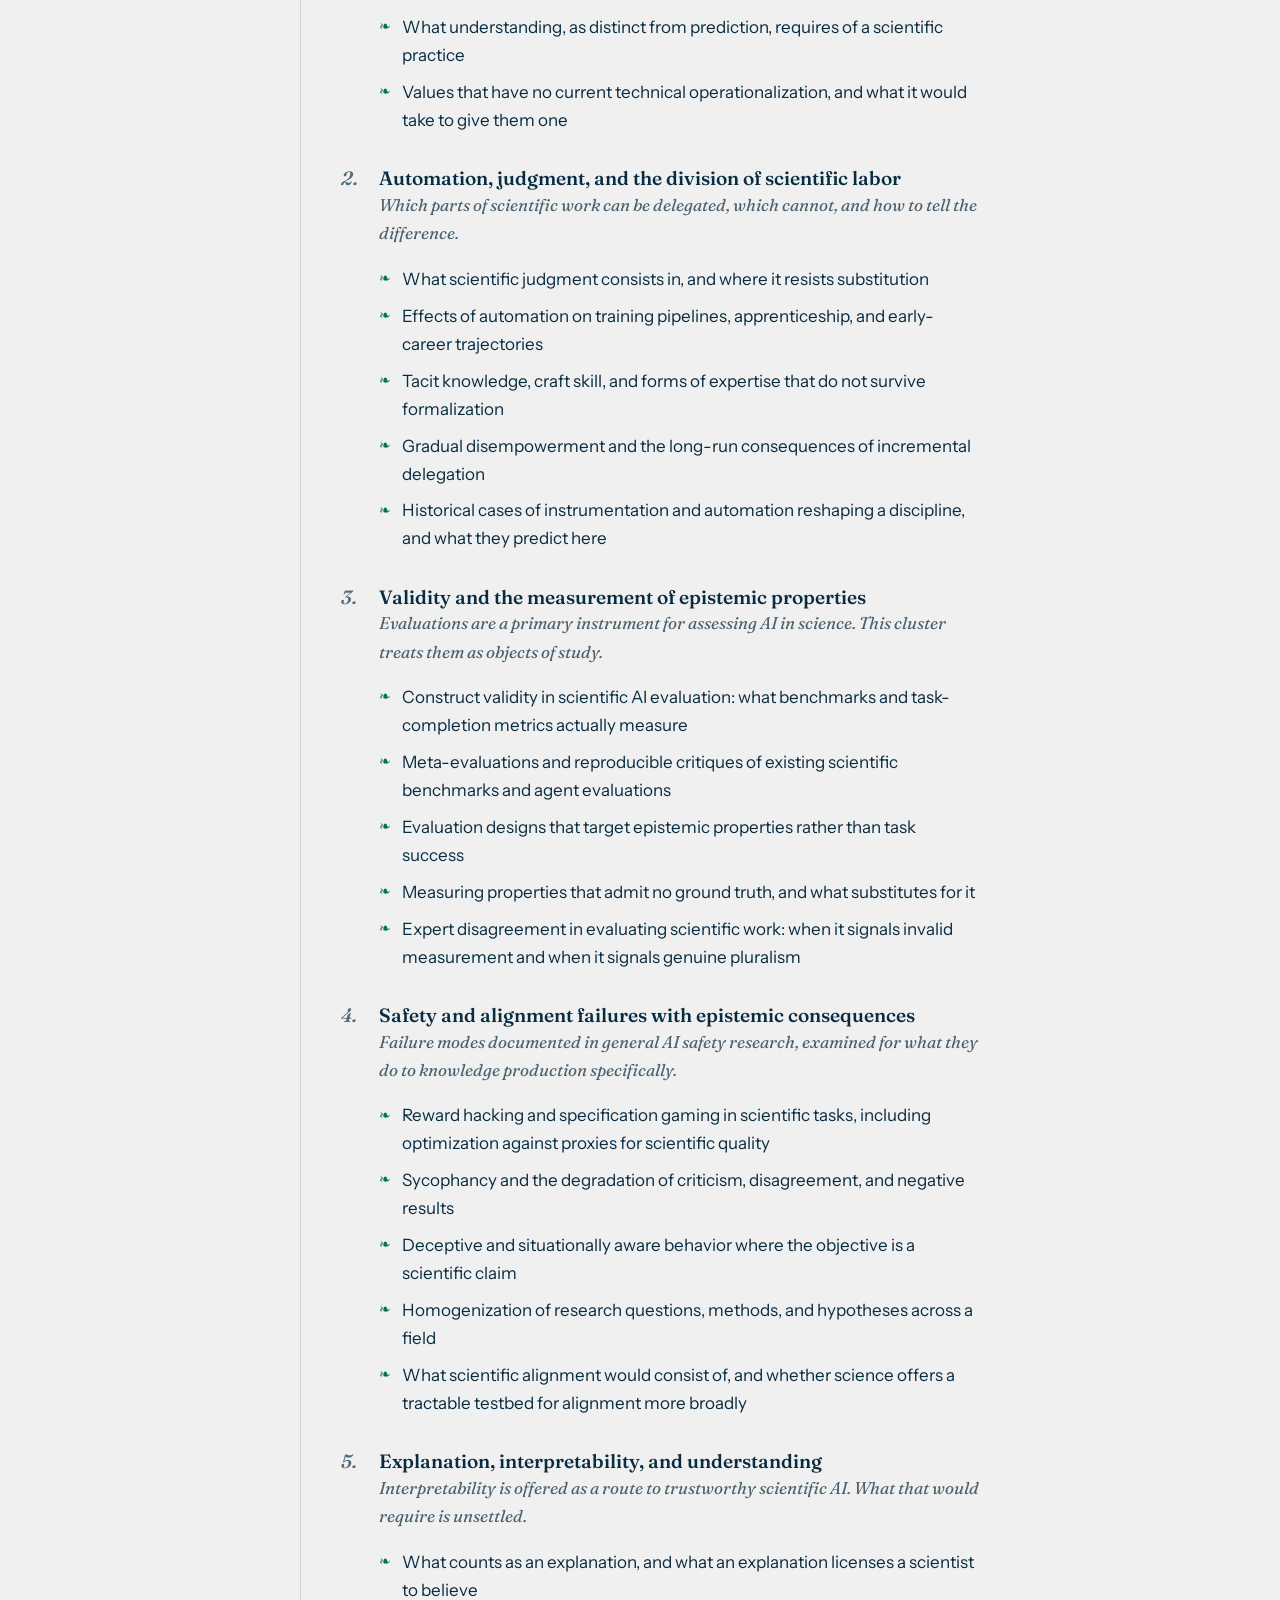
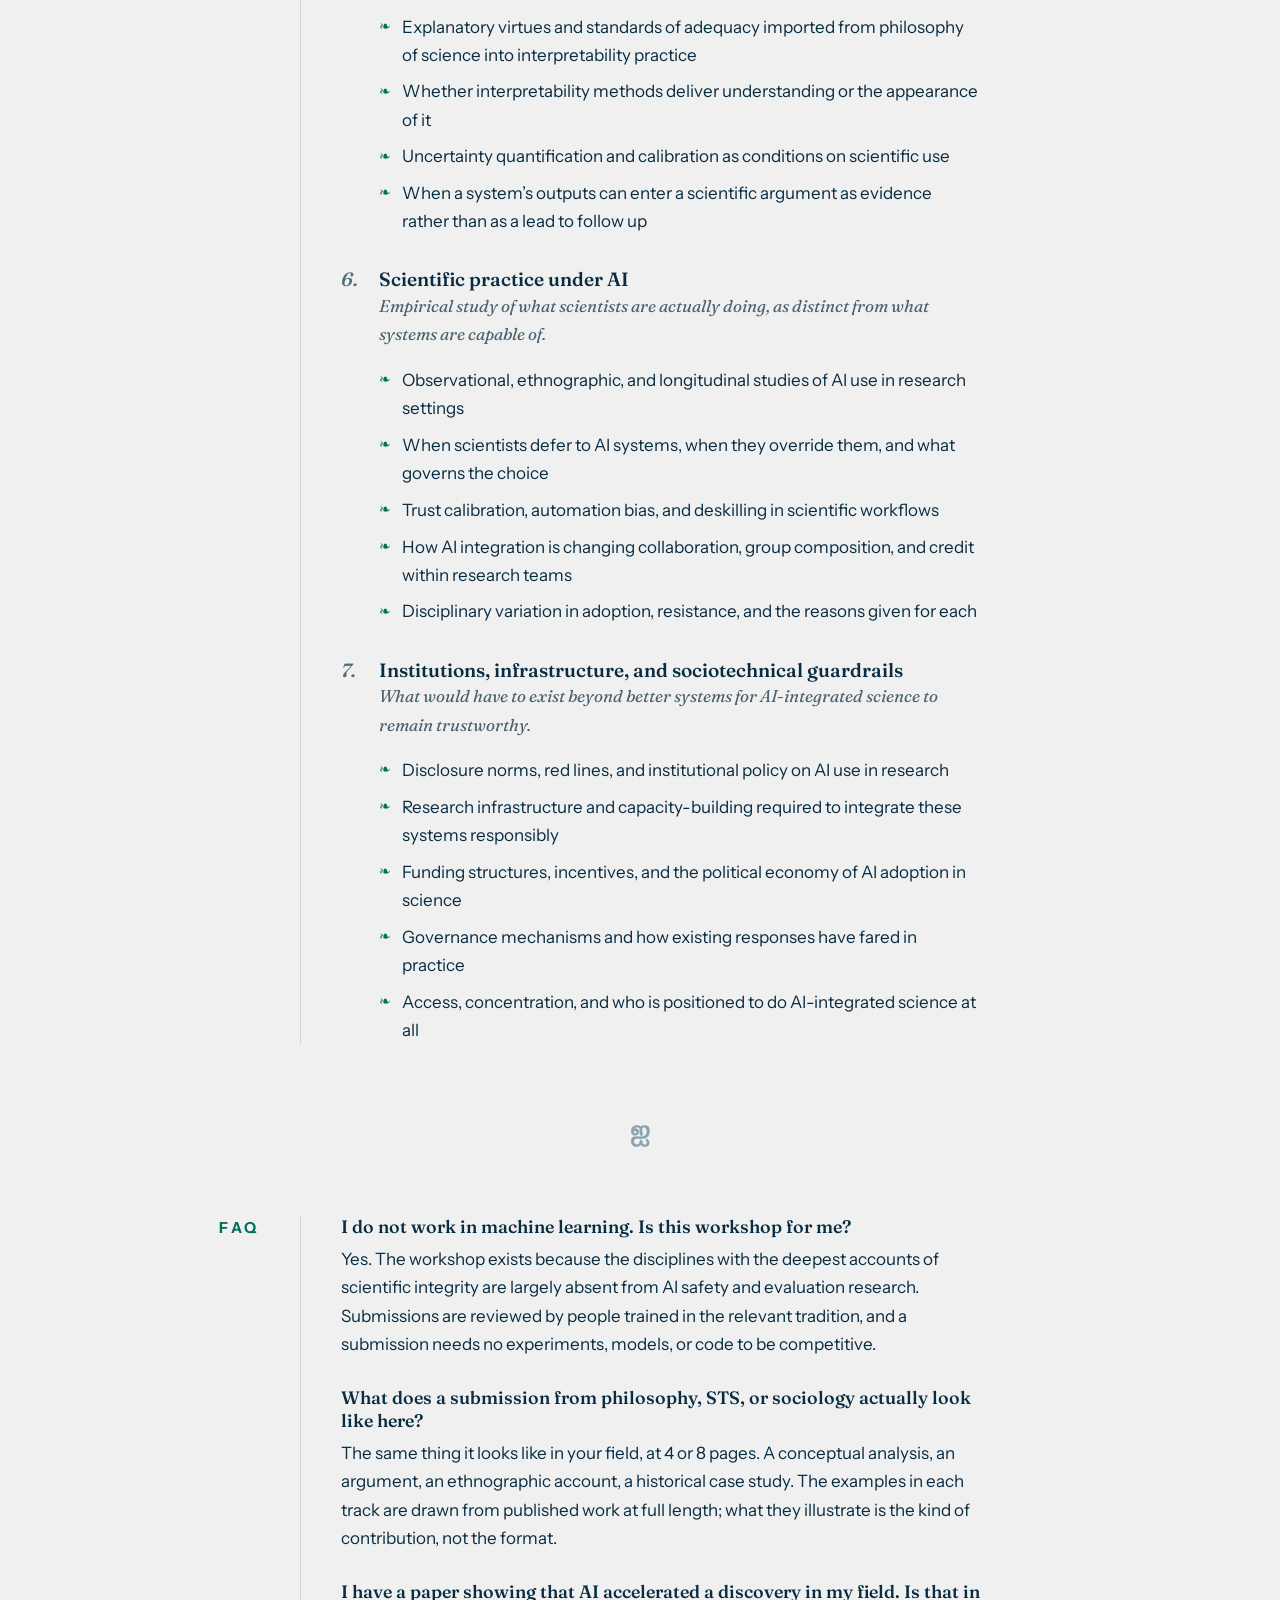
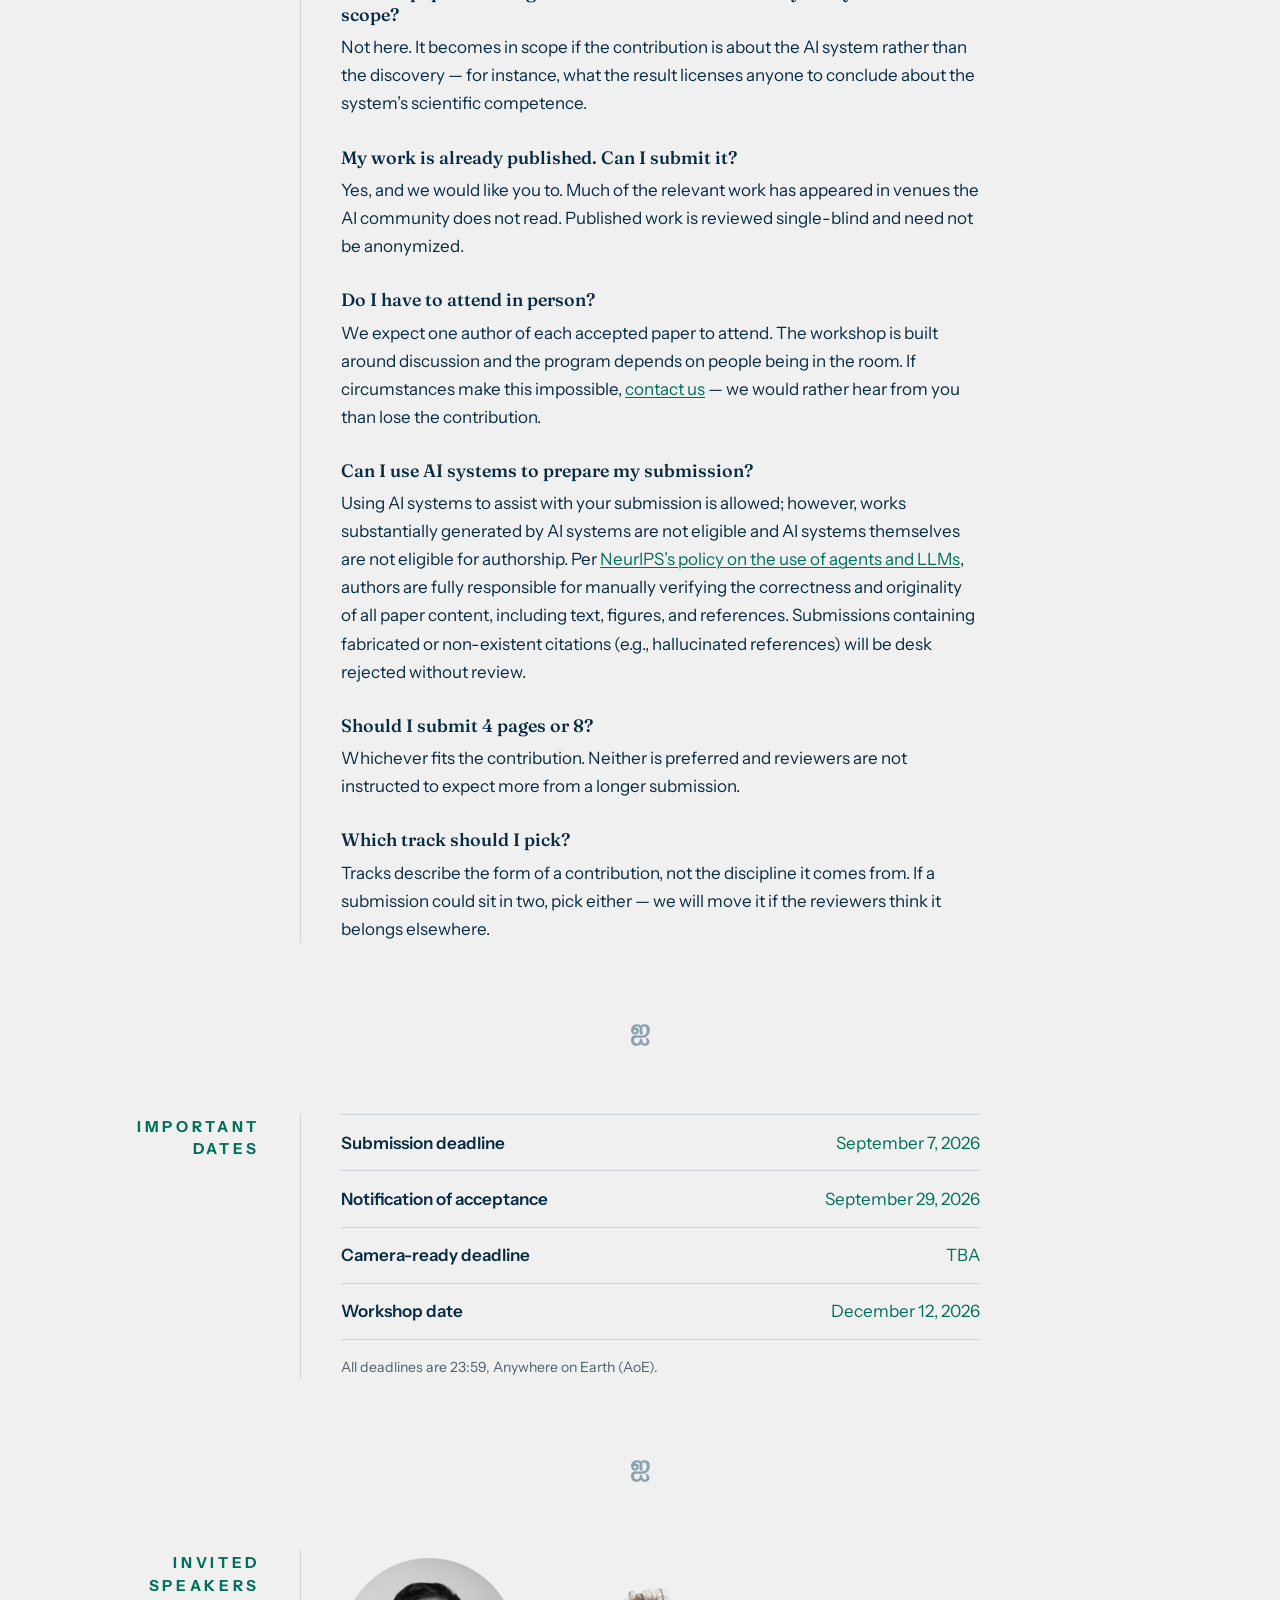
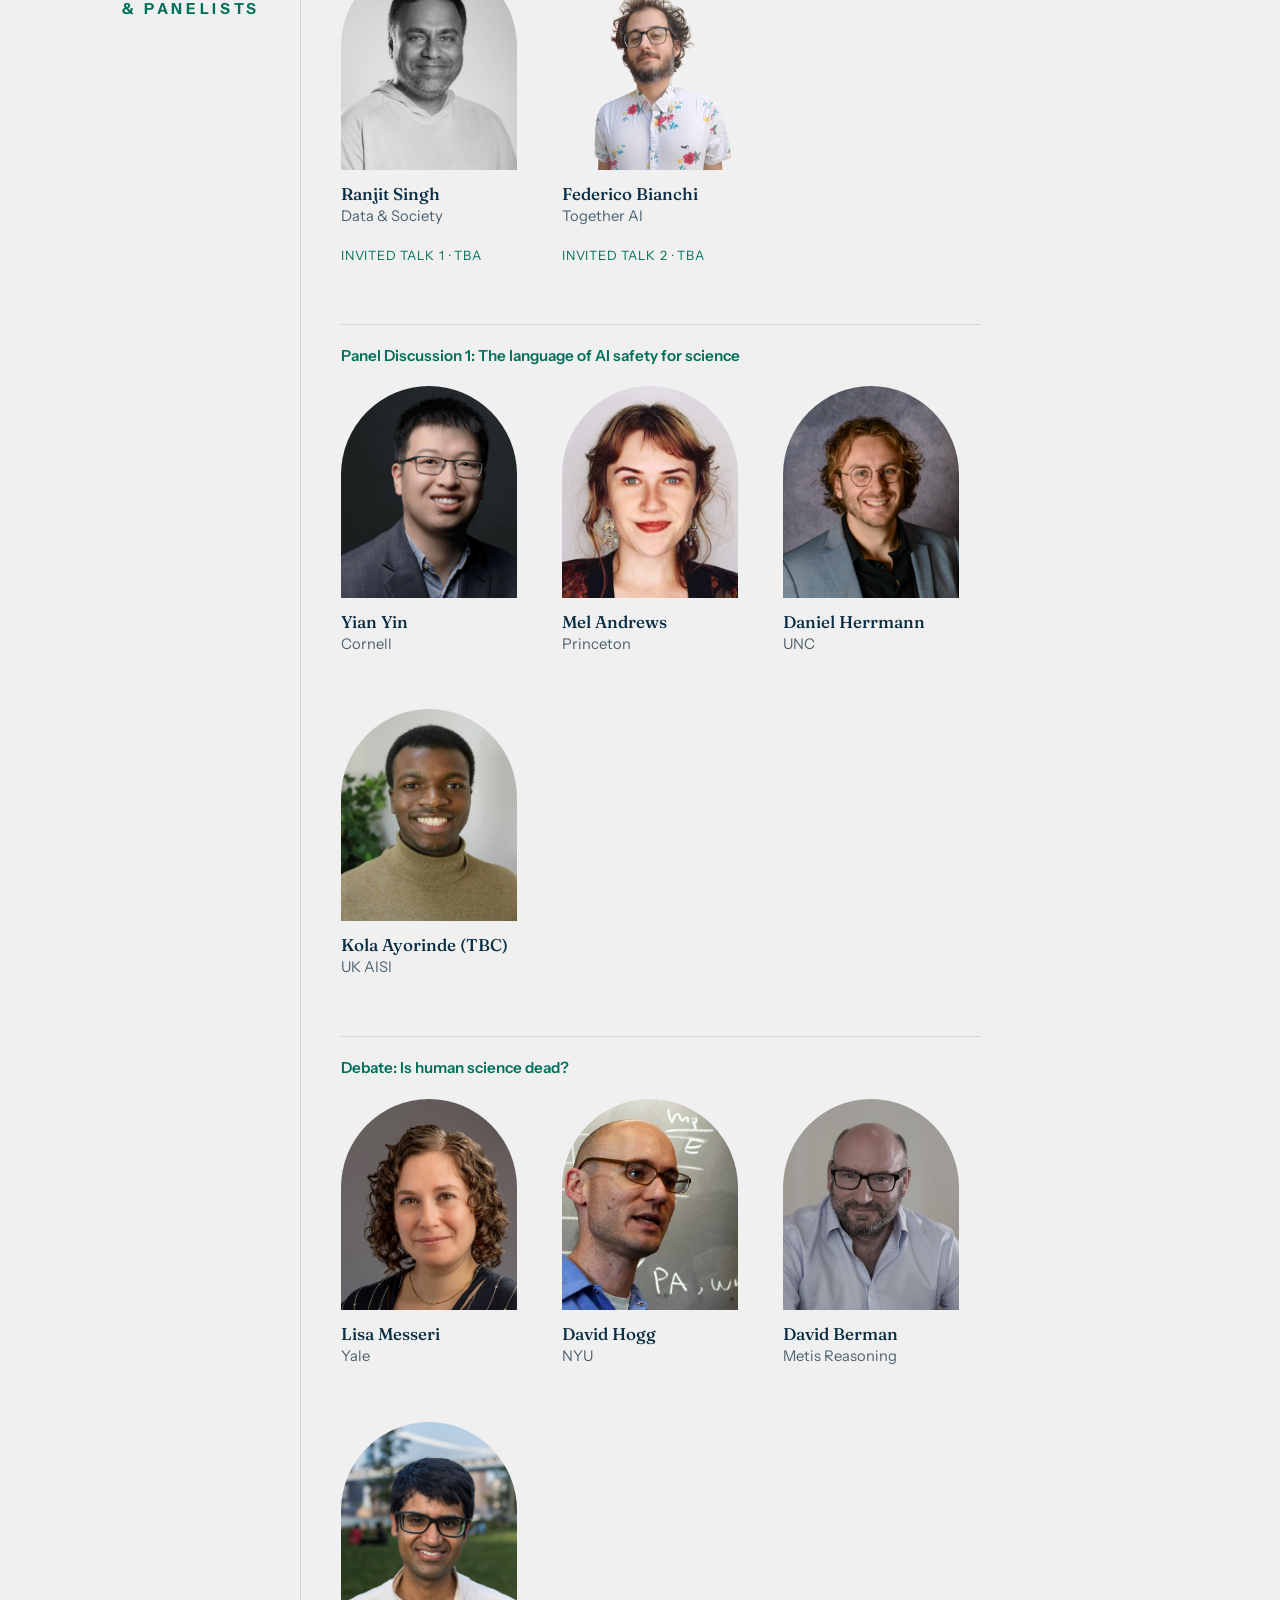
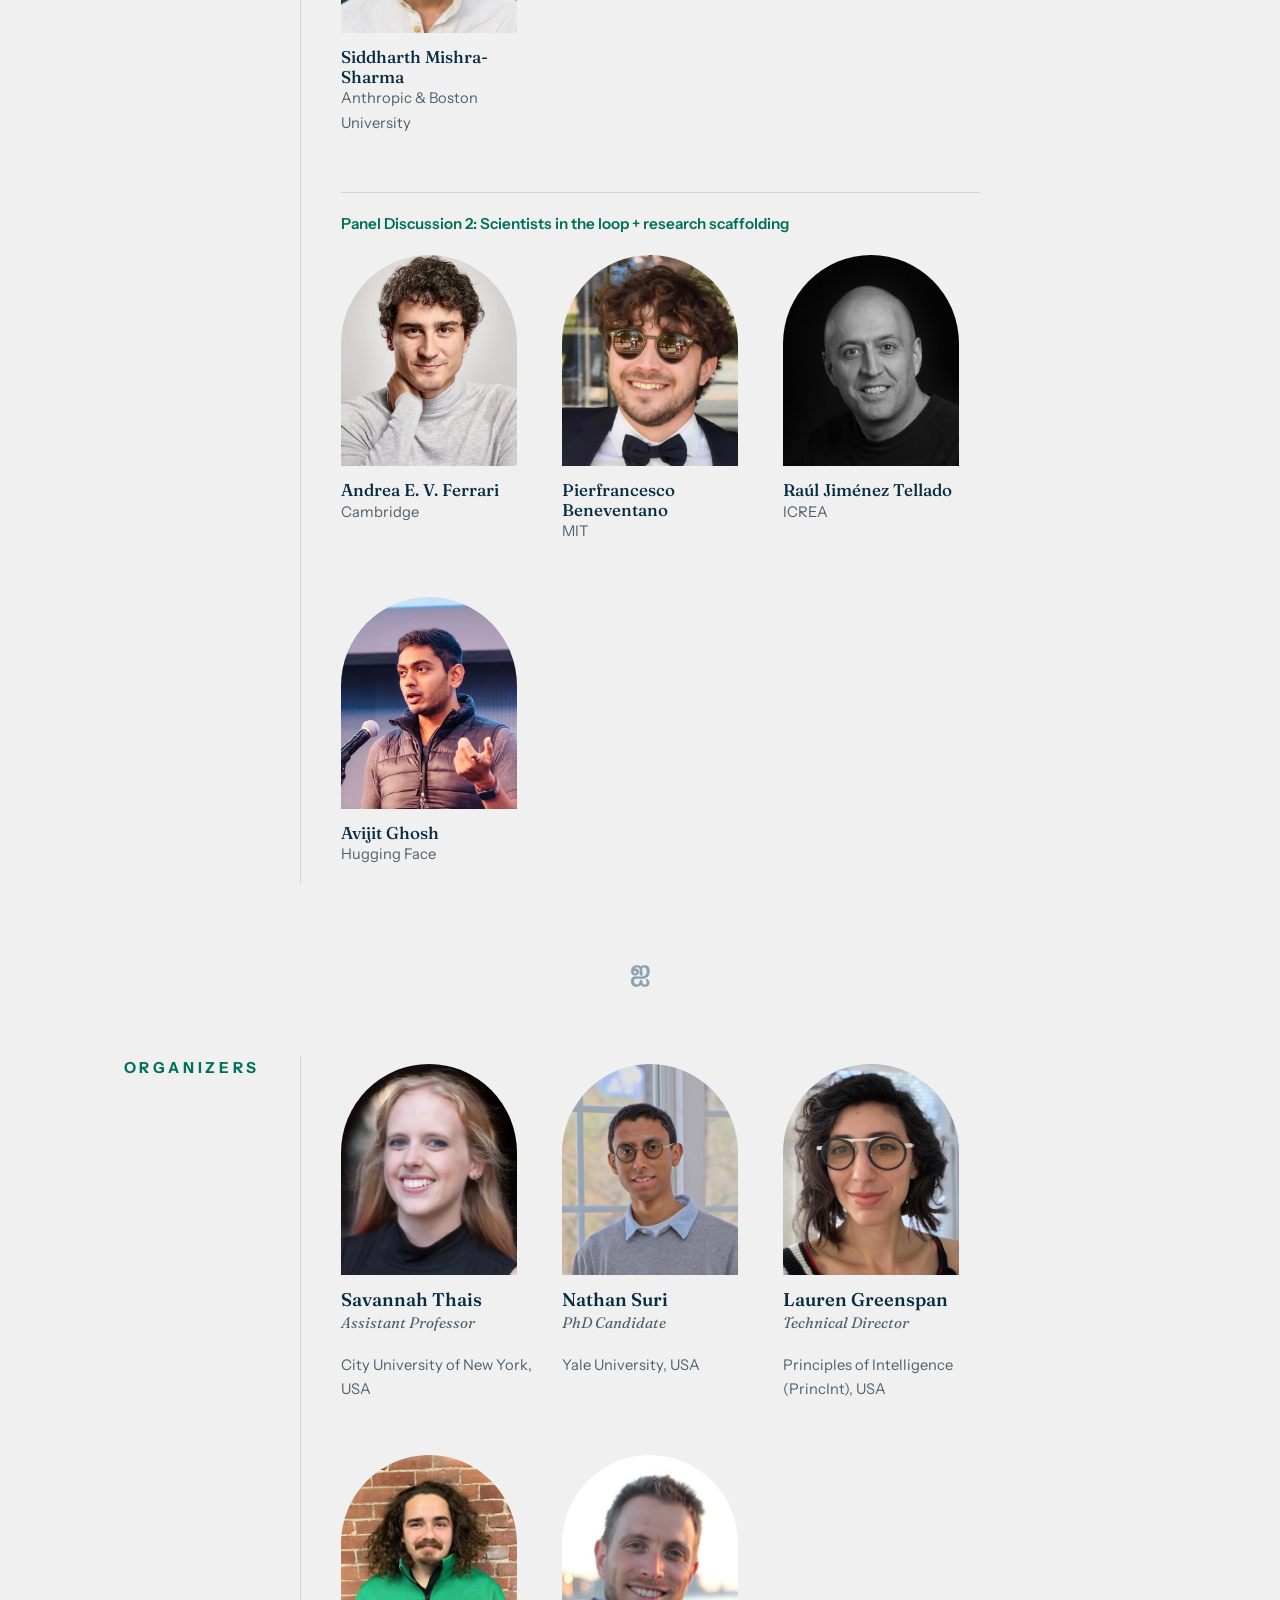
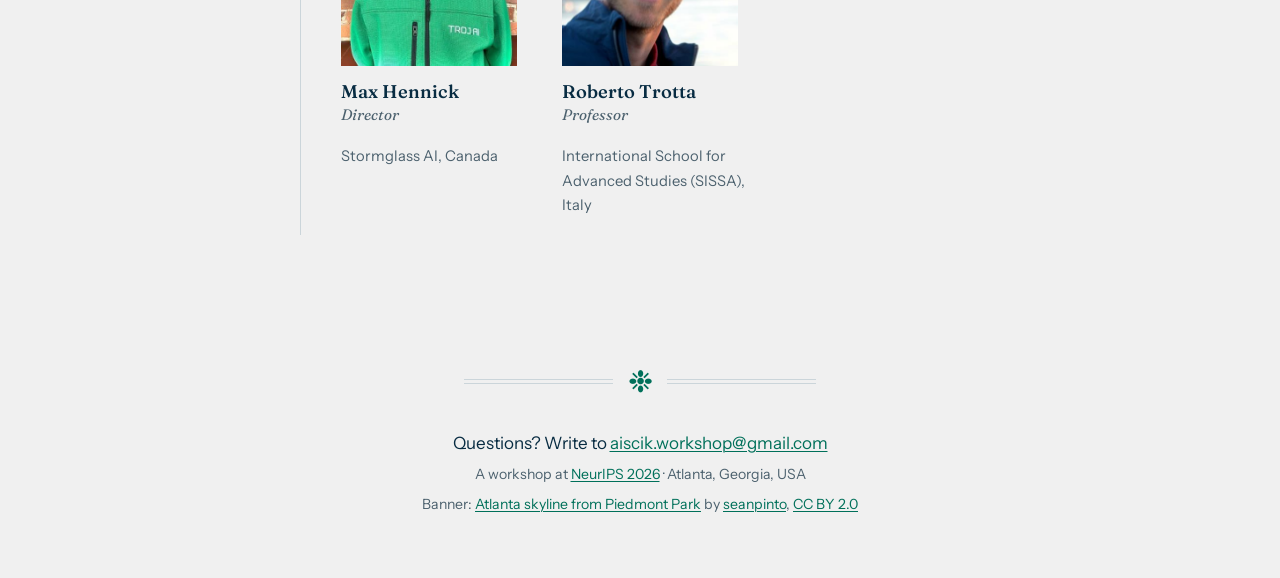
==== commit 2e9af38b: "Add Siddharth Mishra-Sharma to the debate Fourth debate participant, with a joint Anthropic & Boston" ====
--- a/index.html
+++ b/index.html
@@ -285,6 +285,11 @@
           <h4>David Berman</h4>
           <p class="person-affil">Metis Reasoning</p>
         </li>
+        <li class="person">
+          <img src="/assets/headshots/siddharth-mishra-sharma.jpg" alt="Headshot of Siddharth Mishra-Sharma" width="466" height="480" loading="lazy">
+          <h4>Siddharth Mishra-Sharma</h4>
+          <p class="person-affil">Anthropic &amp; Boston University</p>
+        </li>
         </ul>
       </section>
       <section class="speaker-group" id="panel-2">
